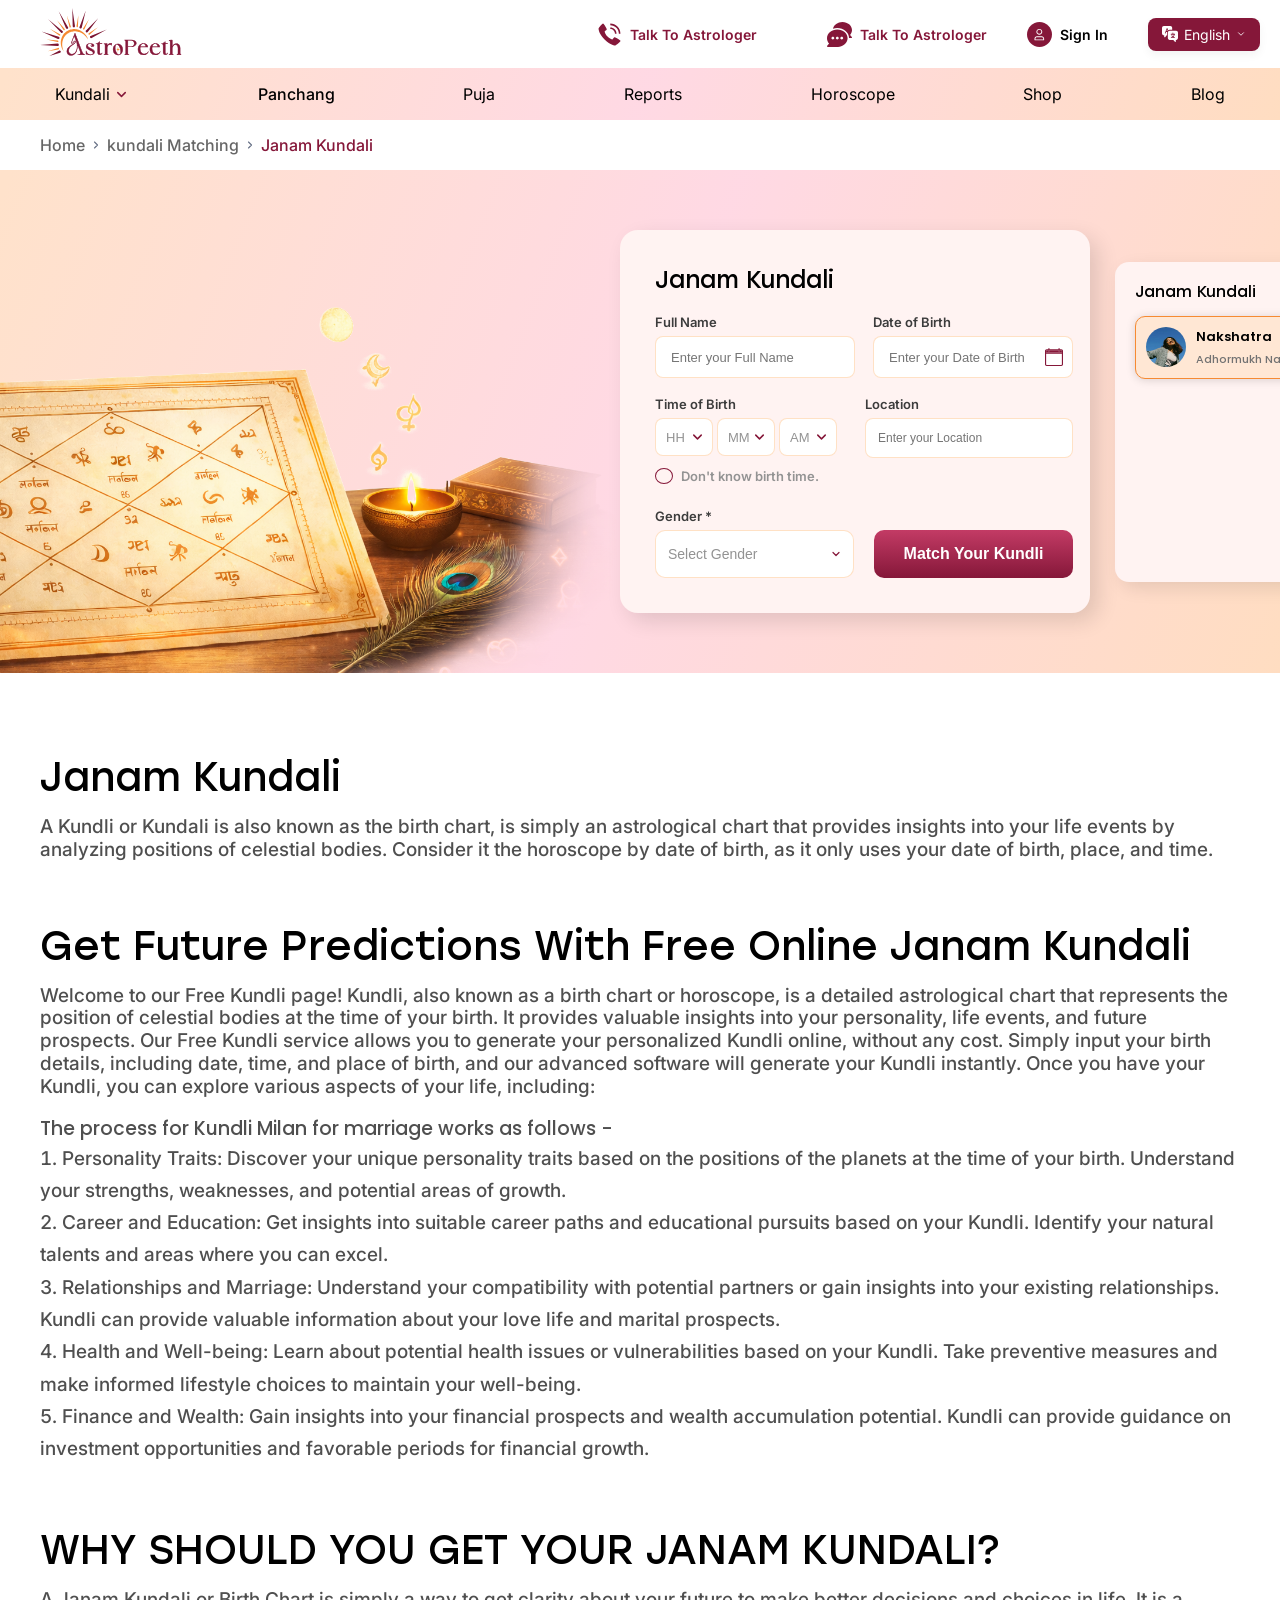
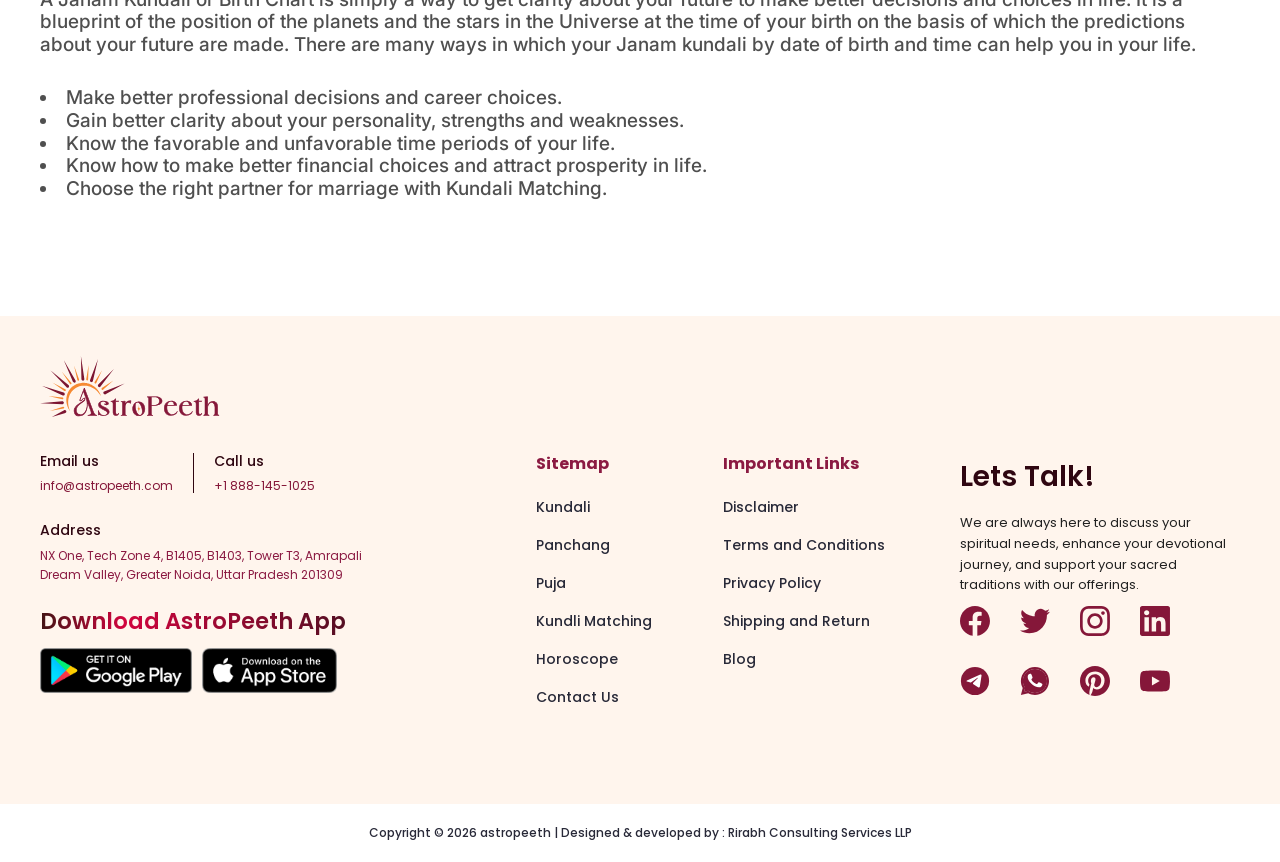
==== janam kundali.html @ 213d7656 "new pages" ====
<!DOCTYPE html>
<html lang="en">

<head>
    <meta charset="UTF-8">
    <meta name="viewport" content="width=device-width, initial-scale=1.0">
    <link
        href="https://fonts.googleapis.com/css2?family=Inter:wght@300;400;500;600&family=Poppins:wght@300;400;500&family=Roboto:wght@300;400;500;700&display=swap"
        rel="stylesheet">
    <link href="https://fonts.googleapis.com/css2?family=Manrope:wght@200;300;400;500;600;700;800&display=swap"
        rel="stylesheet">
    <link href="https://fonts.googleapis.com/css2?family=Figtree:wght@300;400;500;600;700&display=swap"
        rel="stylesheet">
    <link href="https://fonts.googleapis.com/css2?family=Mulish:wght@200;300;400;500;600;700;800&display=swap"
        rel="stylesheet">
    <link rel="stylesheet" href="style.css">
    <link rel="stylesheet" href="css/profile.css">
    <link rel="stylesheet" href="css/janam_kundali.css">
    <link rel="stylesheet" href="css/kundali_matching.css">
    <title>Astropeeth</title>
</head>

<header class="header">
    <div class="container">
        <div class="logo">
            <img src="Images/logo.svg" alt="AstroPeeth Logo">
        </div>

        <div class="header-right">
            <div class="header-item  phone desktop-only">
                <img src="Images/phone.svg" alt="">
                <span>Talk To Astrologer</span>
            </div>

            <div class="header-item talk-to-astro desktop-only">
                <img src="Images/msg.svg" alt="">
                <span>Talk To Astrologer</span>
            </div>

            <div class="header-item sign-in">
                <img src="Images/user.svg" alt="">
                <span>Sign In</span>
            </div>

            <div class="hamburger-menu" id="hamburger">
                <img src="Images/hamburger.svg" alt="Menu">
            </div>

            <div class="language desktop-only">
                <img src="Images/Language.svg" alt="">
                <span>English</span>
                <img src="Images/arrow-down.svg" class="arrow" alt="">
            </div>
        </div>
    </div>
</header>

<body>
    <section class="top-strip">
        <div class="container strip-container">

            <div class="strip-item">

                <span class="with-arrow">
                    Kundali
                    <img src="Images/arrow-down-red.svg" class="arrow" alt="">
                </span>
            </div>


            <div class="strip-item active">

                <span>Panchang</span>
            </div>

            <div class="strip-item">

                <span>Puja</span>
            </div>

            <div class="strip-item">

                <span>Reports</span>
            </div>

            <div class="strip-item">

                <span>Horoscope</span>
            </div>

            <div class="strip-item">

                <span>Shop</span>
            </div>

            <div class="strip-item">

                <span>Blog</span>
            </div>

        </div>
    </section>
    <nav class="breadcrumb-nav">
        <div class="container">
            <ul class="breadcrumbs">
                <li>
                    <a href="index.html">Home</a>
                    <img src="Images/arrow-right.svg" alt="arrow" class="breadcrumb-separator">
                </li>
                <li>
                    <a href="kundali matching.html">kundali Matching</a>
                    <img src="Images/arrow-right.svg" alt="arrow" class="breadcrumb-separator">
                </li>
                <li class="active">Janam Kundali</li>
            </ul>
        </div>
    </nav>

    <section class="kundli-hero janam-kundli-page">
        <div class="container">
            <div class="hero-wrapper">

                <!-- LEFT IMAGE -->
                <div class="hero-image-box">
                    <img src="Images/janam-kundali.png" alt="Janam Kundali Chart" class="janam-bg" aria-hidden="true">
                </div>

                <!-- RIGHT SIDE (2 CARDS WRAPPER) -->
                <div class="hero-card-box janam-cards-wrapper">

                    <!-- MAIN FORM CARD -->
                    <div class="janam-card main-card">
                        <h2 class="card-title">Janam Kundali</h2>

                        <form class="match-form">
                            <div class="input-grid">

                                <!-- NAME -->
                                <div class="form-group">
                                    <label for="full-name">Full Name</label>
                                    <input type="text" id="full-name" name="full-name"
                                        placeholder="Enter your Full Name">
                                </div>

                                <!-- DOB -->
                                <div class="form-group">
                                    <label for="dob">Date of Birth</label>
                                    <div class="date-input-wrapper">
                                        <input type="text" id="dob" name="dob" placeholder="Enter your Date of Birth">
                                        <img src="Images/date.svg" class="icon-date" alt="" aria-hidden="true">
                                    </div>
                                </div>

                                <!-- TIME + LOCATION -->
                                <div class="form-group full-width">
                                    <div class="time-location-row">

                                        <!-- TIME -->
                                        <div class="time-section">
                                            <label id="tob-label">Time of Birth</label>

                                            <div class="time-inputs" role="group" aria-labelledby="tob-label">

                                                <!-- HOUR -->
                                                <div class="select-wrapper">
                                                    <select id="tob-hh" name="birth-hour" aria-label="Birth Hour">
                                                        <option value="" disabled selected>HH</option>
                                                        <option>01</option>
                                                        <option>02</option>
                                                        <option>03</option>
                                                        <option>04</option>
                                                        <option>05</option>
                                                        <option>06</option>
                                                        <option>07</option>
                                                        <option>08</option>
                                                        <option>09</option>
                                                        <option>10</option>
                                                        <option>11</option>
                                                        <option>12</option>
                                                    </select>
                                                    <img src="Images/arrow-down-red.svg" class="arrow-icon" alt=""
                                                        aria-hidden="true">
                                                </div>

                                                <!-- MINUTE -->
                                                <div class="select-wrapper">
                                                    <select id="tob-mm" name="birth-minute" aria-label="Birth Minute">
                                                        <option value="" disabled selected>MM</option>
                                                        <option>00</option>
                                                        <option>05</option>
                                                        <option>10</option>
                                                        <option>15</option>
                                                        <option>20</option>
                                                        <option>25</option>
                                                        <option>30</option>
                                                        <option>35</option>
                                                        <option>40</option>
                                                        <option>45</option>
                                                        <option>50</option>
                                                        <option>55</option>
                                                    </select>
                                                    <img src="Images/arrow-down-red.svg" class="arrow-icon" alt=""
                                                        aria-hidden="true">
                                                </div>

                                                <!-- AM/PM -->
                                                <div class="select-wrapper">
                                                    <select id="tob-ampm" name="birth-period" aria-label="AM or PM">
                                                        <option value="AM">AM</option>
                                                        <option value="PM">PM</option>
                                                    </select>
                                                    <img src="Images/arrow-down-red.svg" class="arrow-icon" alt=""
                                                        aria-hidden="true">
                                                </div>

                                            </div>
                                        </div>

                                        <!-- LOCATION -->
                                        <div class="location-section">
                                            <label for="location">Location</label>
                                            <input type="text" id="location" name="location"
                                                placeholder="Enter your Location">
                                        </div>

                                    </div>

                                    <!-- CHECKBOX -->
                                    <div class="checkbox-group">
                                        <input type="checkbox" id="no-time" name="no-time">
                                        <label for="no-time">Don't know birth time.</label>
                                    </div>
                                </div>

                                <!-- LAST ROW -->
                                <div class="last-row">

                                    <!-- GENDER -->
                                    <div class="form-group">
                                        <label for="gender">Gender *</label>
                                        <div class="select-wrapper type-full">
                                            <select id="gender" name="gender" required>
                                                <option value="">Select Gender</option>
                                                <option value="male">Male</option>
                                                <option value="female">Female</option>
                                                <option value="other">Other</option>
                                            </select>
                                            <img src="Images/arrow-down-red.svg" class="arrow-icon" alt=""
                                                aria-hidden="true">
                                        </div>
                                    </div>

                                    <!-- BUTTON -->
                                    <div class="button-wrapper">
                                        <button type="submit" class="match-btn">Match Your Kundli</button>
                                    </div>

                                </div>

                            </div>
                        </form>
                    </div>

                    <!-- RIGHT SMALL CARD -->
                    <div class="janam-card side-card">
                        <h3 class="side-title">Janam Kundali</h3>

                        <div class="profile-box">
                            <img src="Images/nak.png" alt="User Profile">
                            <div>
                                <p class="name">Nakshatra</p>
                                <span class="sub-text">Adhormukh Nakshatra</span>
                            </div>
                        </div>

                    </div>

                </div>
            </div>
        </div>
    </section>

    <section class="janam-kundali-info">
        <div class="janam-kundali-wrapper">
            <div class="janam-kundali-block">
                <h1 class="janam-kundali-title">Janam Kundali</h1>
                <p class="janam-kundali-text">
                    A Kundli or Kundali is also known as the birth chart, is simply an astrological chart that provides
                    insights into your life events by analyzing positions of celestial bodies. Consider it the horoscope
                    by date of birth, as it only uses your date of birth, place, and time.
                </p>
            </div>

            <div class="janam-kundali-block">
                <h2 class="janam-kundali-subtitle">Get Future Predictions With Free Online Janam Kundali</h2>
                <p class="janam-kundali-text">
                    Welcome to our Free Kundli page! Kundli, also known as a birth chart or horoscope, is a detailed
                    astrological chart that represents the position of celestial bodies at the time of your birth. It
                    provides valuable insights into your personality, life events, and future prospects. Our Free Kundli
                    service allows you to generate your personalized Kundli online, without any cost. Simply input your
                    birth details, including date, time, and place of birth, and our advanced software will generate
                    your Kundli instantly. Once you have your Kundli, you can explore various aspects of your life,
                    including: </p>

                <p class="janam-kundali-process">The process for Kundli Milan for marriage works as follows -</p>

                <ul class="janam-kundali-features">
                    <li>Personality Traits: Discover your unique personality traits based on the positions of the
                        planets at the time of your birth. Understand your strengths, weaknesses, and potential areas of
                        growth.</li>
                    <li>Career and Education: Get insights into suitable career paths and educational pursuits based on
                        your Kundli. Identify your natural talents and areas where you can excel.</li>
                    <li>Relationships and Marriage: Understand your compatibility with potential partners or gain
                        insights into your existing relationships. Kundli can provide valuable information about your
                        love life and marital prospects.</li>
                    <li>Health and Well-being: Learn about potential health issues or vulnerabilities based on your
                        Kundli. Take preventive measures and make informed lifestyle choices to maintain your
                        well-being.</li>
                    <li>Finance and Wealth: Gain insights into your financial prospects and wealth accumulation
                        potential. Kundli can provide guidance on investment opportunities and favorable periods for
                        financial growth.</li>
                </ul>
            </div>

            <div class="janam-kundali-block">
                <h2 class="janam-kundali-subtitle uppercase">WHY SHOULD YOU GET YOUR JANAM KUNDALI?</h2>
                <p class="janam-kundali-text">
                    A Janam Kundali or Birth Chart is simply a way to get clarity about your future to make better
                    decisions and choices in life. It is a blueprint of the position of the planets and the stars in the
                    Universe at the time of your birth on the basis of which the predictions about your future are made.
                    There are many ways in which your Janam kundali by date of birth and time can help you in your life.
                </p>

                <ul class="janam-kundali-benefits">
                    <li>Make better professional decisions and career choices.</li>
                    <li>Gain better clarity about your personality, strengths and weaknesses.</li>
                    <li>Know the favorable and unfavorable time periods of your life.</li>
                    <li>Know how to make better financial choices and attract prosperity in life.</li>
                    <li>Choose the right partner for marriage with Kundali Matching.</li>
                </ul>
            </div>
        </div>
    </section>



  
    <footer class="footer-section">
        <div class="footer-container">
            <div class="footer-content">
                <div class="footer-brand">
                    <img src="Images/logo.svg" alt="AstroPeeth" class="footer-logo">
                    <div class="contact-info">
                        <div class="info-item">
                            <span>Email us</span>
                            <p>info@astropeeth.com</p>
                        </div>
                        <div class="info-divider"></div>
                        <div class="info-item">
                            <span>Call us</span>
                            <p>+1 888-145-1025</p>
                        </div>
                    </div>
                    <div class="address-info">
                        <span>Address</span>
                        <p>NX One, Tech Zone 4, B1405, B1403, Tower T3, Amrapali Dream Valley, Greater Noida, Uttar
                            Pradesh 201309</p>
                    </div>
                    <div class="download-apps">
                        <h3>Download AstroPeeth App</h3>
                        <div class="app-buttons">
                            <img src="Images/google-play.png" alt="Get it on Google Play">
                            <img src="Images/app-store.png" alt="Download on the App Store">
                        </div>
                    </div>
                </div>

                <div class="footer-links">
                    <div class="link-column">
                        <h3>Sitemap</h3>
                        <ul>
                            <li><a href="#">Kundali</a></li>
                            <li><a href="panchang.html">Panchang</a></li>
                            <li><a href="puja.html">Puja</a></li>
                            <li><a href="kundali matching.html">Kundli Matching</a></li>
                            <li><a href="#">Horoscope</a></li>
                            <li><a href="#">Contact Us</a></li>
                        </ul>
                    </div>
                    <div class="link-column">
                        <h3>Important Links</h3>
                        <ul>
                            <li><a href="#">Disclaimer</a></li>
                            <li><a href="#">Terms and Conditions</a></li>
                            <li><a href="#">Privacy Policy</a></li>
                            <li><a href="#">Shipping and Return</a></li>
                            <li><a href="#">Blog</a></li>
                        </ul>
                    </div>
                </div>

                <div class="footer-social">
                    <h2>Lets Talk!</h2>
                    <p>We are always here to discuss your spiritual needs, enhance your devotional journey, and support
                        your sacred traditions with our offerings.</p>
                    <div class="social-icons">
                        <img src="Images/fb.svg" alt="Facebook">
                        <img src="Images/twitter.svg" alt="Twitter">
                        <img src="Images/insta.svg" alt="Instagram">
                        <img src="Images/linkdin.svg" alt="LinkedIn">
                        <img src="Images/telegram.svg" alt="Telegram">
                        <img src="Images/whatsapp.svg" alt="WhatsApp">
                        <img src="Images/pinterest.svg" alt="Pinterest">
                        <img src="Images/youtube.svg" alt="YouTube">
                    </div>
                </div>
            </div>
        </div>
    </footer>
    
    <div class="footer-bottom">
        <p>Copyright © 2026 astropeeth | Designed & developed by : Rirabh Consulting Services LLP</p>
    </div>
    <script>
        const minuteSelect = document.getElementById("tob-mm");

        for (let i = 0; i < 60; i++) {
            let val = i.toString().padStart(2, '0'); // 01, 02, 03...
            let option = document.createElement("option");

            option.value = val;
            option.textContent = val;

            minuteSelect.appendChild(option);
        }
    </script>
    <script src="script.js" defer></script>
</body>

</html>
---- style.css ----
/* ================= GLOBAL RESET ================= */
* {
    margin: 0;
    padding: 0;
    box-sizing: border-box;
}

body {
    font-family: 'Inter', sans-serif;
}

/* ================= FONT VARIABLES (ONLY) ================= */
:root {
    --font-body: 'Inter', sans-serif;
    --font-heading: 'Stolzl', sans-serif;
    --font-para: 'Poppins', sans-serif;
    
    /* Colors */
    --white: rgba(255, 255, 255, 1);
    --light-cream: rgba(255, 245, 237, 1);
    --span-color: linear-gradient(120deg,rgba(37, 37, 37, 1), rgba(209, 4, 62, 1), rgba(44, 44, 44, 1));
}

@font-face {
    font-family: 'Satoshi';
    src: url('Fonts/Satoshi-Regular.woff') format('woff2');
    font-weight: 300;
}

@font-face {
    font-family: 'Stolzl';
    src: url('Fonts/stolzl_light.woff2') format('woff2');
    font-weight: 300;
}

@font-face {
    font-family: 'Stolzl';
    src: url('Fonts/stolzl_book.woff2') format('woff2');
    font-weight: 350;
}

@font-face {
    font-family: 'Stolzl';
    src: url('Fonts/stolzl_regular.woff2') format('woff2');
    font-weight: 400;
}

@font-face {
    font-family: 'Stolzl';
    src: url('Fonts/stolzl_medium.woff2') format('woff2');
    font-weight: 500;
}

@font-face {
    font-family: 'Stolzl';
    src: url('Fonts/stolzl_bold.woff2') format('woff2');
    font-weight: 700;
}

/* ================= GLOBAL ELEMENTS ================= */
a {
    text-decoration: none;
    color: inherit;
}

/* ================= HEADING & PARA ================= */
h1, h2, h3, h4, h5, h6 {
    font-family: var(--font-heading);
}

p {
    font-family: var(--font-para);
}

/* ================= CONTAINER ================= */
.container {
    max-width: 1200px;
    margin: auto;
    display: flex;
    justify-content: space-between;
    align-items: center;
}

/* ================= HEADER ================= */
.header {
    width: 100%;
    background:var(--white);
      padding: 8px 0; 
}
.hamburger-menu {
    display: none;
    cursor: pointer;
}
.hamburger-menu img {
    width: 30px;
    height: 30px;
}
/* ================= LOGO ================= */
.logo img {
    height: 48px;
}

/* ================= RIGHT SECTION ================= */
.header-right {
    display: flex;
    align-items: center;
    gap: 40px;
    transform: translateX(20px);
}

/* ================= HEADER ITEMS ================= */
.header-item {
    display: flex;
    align-items: center;
    gap: 8px;
    cursor: pointer;
    font-size: 14px;
    color: rgba(133, 23, 57, 1);
    font-weight: 600;
    transition: 0.3s;
}
.sign-in span {
    color: #000000;
}

.talk-to-astro{
    margin-left: 30px;
}

.header-item img {
    width: 25px;
    height: 25px;
}

.header-item:hover {
    opacity: 0.8;
}

/* ================= LANGUAGE BUTTON ================= */
.language {
    display: flex;
    align-items: center;
    gap: 6px;
    background: rgba(133, 23, 57, 1);
    color: #fff;
    padding: 8px 14px;
    border-radius: 8px;
    font-size: 14px;
    cursor: pointer;
    transition: 0.3s;
    box-shadow: 0px 4px 10px rgba(10, 13, 18, 0.05);
}

.language img {
    width: 16px;
}

.language .arrow {
    width: 10px;
}

.language:hover {
    background: #a52a4a;
}


/* ================= TOP STRIP ================= */
.top-strip {
    width: 100%;
   background: linear-gradient(111.75deg, #FFE2CB 0.68%, rgba(255, 180, 202, 0.51) 50.32%, #FFDDC1 99.97%);

}
.with-arrow {
    display: flex;
    align-items: center;
    gap: 4px;
}

.with-arrow .arrow {
    width: 15px;
}

/* container same alignment */
.strip-container {
    display: flex;
    align-items: center;
    gap: 40px;
    padding: 15px 15px;
}

/* items */
.strip-item {
    display: inline-flex;
    align-items: center;
    position: relative;
    gap: 6px;
    font-size: 16px;
    color: black;
    cursor: pointer;
}


/* active underline only text */
.strip-item.active span::after {
    content: "";
    position: absolute;
    left:20px;
    bottom: 0;
    width: 100%;
    top: 34px;
    height: 2.5px;
    background: #8b1c3d;
}

.strip-item img {
       width: 22px;
    height: 22px;
    object-fit: contain;
    display: block;          
}

/* hover */
.strip-item:hover {
    color: #8b1c3d;
}

/* active (underline effect) */
.strip-item.active {
    color: black;
    font-weight: 500;
}

/* ================= HERO SECTION ================= */

.hero {
    width: 100%;
    height: 590px; 
    background: linear-gradient(111.75deg, #FFE2CB 0.68%, rgba(255, 180, 202, 0.51) 50.32%, #FFDDC1 99.97%);
    position: relative;
    overflow: hidden;
    display: flex;
    align-items: flex-start;
}

.hero-image {
    position: absolute;
    left: 0;
    bottom: 0;
    height: 110%; 
    z-index: 1;
}

.hero-image img {
    height: 100%;
    width: auto;
    display: block;
} 

.hero-wrapper {
    max-width: 1350px;
    margin: 0 auto;
    width: 100%;
    height: 100%;
    position: relative;
    z-index: 2;
   display: flex;
    justify-content: center;
    align-items: space-between;
    
}

/* ================= LEFT CONTENT POSITIONING ================= */
.hero-content {
    position: absolute;
    left: 0; 
    top: 30px; 
    width: 700px;
    margin-left: -80px;
    display: flex;
    justify-content: center;
    align-items: center;
    flex-direction: column;
}

.hero-heading {
    font-size: 36px;
    font-weight: 500;
    line-height: 1.15;
    color: #252525;
    margin-bottom: 8px;
    text-align: center;
    
}

.hero-heading span {
 display: inline-block;
  background: linear-gradient(120deg,rgba(37, 37, 37, 1), rgba(209, 4, 62, 1), rgba(44, 44, 44, 1));

    -webkit-background-clip: text;
    background-clip: text;
    -webkit-text-fill-color: transparent;
    width: fit-content;
}

.hero-subtext {
    font-size: 16px;
    color: rgba(59, 58, 58, 1);
    line-height: 1.5;
    margin-bottom: 35px;
    max-width: 550px;
    text-align: center;
    font-weight: 500;
}

.hero-row{
   position: relative;
    left: 180px;
    max-width: 280px;
    margin-top: 20px;
}

.hero-points {
    display: flex;
    flex-direction: column;
    gap: 16px;
    
}

.point {
    display: flex;
    align-items: center;
    gap: 12px;
}

.point img {
    width: 28px;
    height: 28px;
    background: #8B1A42;
    border-radius: 50%;
    transform: translateY(-11px);
}

.point p {
    font-size: 16px;
    color: rgba(59, 58, 58, 1);
    font-weight: 500;
}

.hero-btn {
    width: fit-content;
    font-family: var(--font-para);
    padding: 8px 16px;
    margin-left: 35px;
    background: #8B1A42;
    color: #fff;
     border: 2px solid transparent;
    background-image: 
        linear-gradient(#8B1A42, #8B1A42), 
        linear-gradient(161.75deg, rgba(255, 226, 203, 1), rgba(186, 122, 142, 0.51), rgba(255, 221, 193, 1));
    background-origin: border-box;
    background-clip: padding-box, border-box;
    border-radius: 12px;
    font-size: 16px;
    font-weight: 600;
    cursor: pointer;
    box-shadow: 0 4px 15px rgba(139, 26, 66, 0.3);
}

/* ================= RIGHT PANEL (PANCHANG CARD) ================= */
.hero-panel {
    position: absolute;
    right: 0;
    top: 20px;
    width: 720px;
    padding: 30px;
    border-radius: 24px;
    background-color: rgba(255, 243, 242, 1);
  
    box-shadow: 8px 8px 25.2px 0px rgba(9, 9, 9, 0.12);
    border: 4px solid transparent;
    background-image: 
        linear-gradient(rgba(255, 243, 242, 1), rgba(255, 243, 242, 1)), 
        linear-gradient(111.75deg, rgba(255, 226, 203, 0.4) 0.68%, rgba(255, 180, 202, 0.4) 50.32%, rgba(255, 221, 193, 0.4) 99.97%);
    background-origin: border-box;
    background-clip: padding-box, border-box;
}

.panel-header h2 {
    font-size: 32px;
    color: #851739;
    font-weight: 800;
    margin-bottom: 4px;
    font-weight: 500;
}

.panel-header .date {
    font-size: 16px;
    color: rgba(56, 56, 56, 1);
    font-weight: 700;
    margin-bottom: 25px;
    font-family: var(--font-body);
}

.astro-times {
    display: grid;
    grid-template-columns: repeat(4, 1fr);
    gap: 10px;
    margin-bottom: 20px;
}
.time-box {
    display: flex;
    align-items: center;
    gap: 15px;
    background: rgba(255, 236, 220, 1);
    padding: 1px 2px;
    border-radius: 12px;
    
    border: 2px solid transparent;
    background-image: 
        linear-gradient(rgba(255, 236, 220, 1), rgba(255, 236, 220, 1)), 
        linear-gradient(111.75deg, #FFE2CB 0.68%, #FFB4CA 50.32%, #FFDDC1 99.97%);
    background-origin: border-box;
    background-clip: padding-box, border-box;

    min-width: 140px; 
}

.time-box img {
    width: 55px;
    height: auto;
    flex-shrink: 0;
}

.time-text {
    display: flex;
    flex-direction: column;
    justify-content: center;
    text-align: left;
}

.time-text h2 {
    font-size: 14px;
    font-weight: 500;
    color: #000;
    margin: 0;
    line-height: 1.2;
}

.time-text h6{
    font-size: 11px;
    color: #333;
    font-weight: 400;
    margin-top: 2px;
}



.astro-info {
    display: flex;
    flex-direction: column;
    gap: 12px;
    margin-bottom: 30px;
   
}

.astro-info p {
    font-size: 18px;
    color: #333;
    margin: 0;
     font-family: var(--font-body);
     font-weight: 400;
}

.astro-info strong {
    color: #111;
    font-weight: 700;
    display: inline-block;
}

.panchang-btn {
     width: fit-content;
    background: linear-gradient(180deg, #D64572 0%, #851739 100%);
    color: #fff;
    border: none;
    padding: 14px 100px;
    border-radius: 12px;
    font-size: 15px;
    font-weight: 700;
    cursor: pointer;
    text-align: center;   
}



.astrologers-section {
    padding: 80px 0;
    background-color: #ffffff;
    display: flex;
    justify-content: center;
}

.astrologers-container {
    max-width: 1200px;
    width: 100%;
    text-align: center;
}

.astrologers-title {
    font-size: 32px;
    font-weight: 500;
    color: #000;
    margin-bottom: 40px;
}

.astrologers-title span {
   background: linear-gradient(90deg, rgb(88, 39, 39), rgba(209, 4, 62, 1), rgba(44, 44, 44, 1));
    -webkit-background-clip: text;
    background-clip: text;
    -webkit-text-fill-color: transparent;
}

.astrologers-grid {
    display: grid;
    grid-template-columns: repeat(3, 1fr);
    gap: 20px;
    padding: 0 20px;
}

.card-link-wrapper {
    text-decoration: none;
    color: inherit; 
    display: block;
    width: 100%;
}

.astro-card {
    
  border: 4px solid transparent;
    background-image: 
        linear-gradient(rgb(255, 244, 235), rgb(255, 255, 255)), 
        linear-gradient(111.75deg,rgba(255, 226, 203, 0.735),rgba(255, 180, 202, 1),rgba(255, 221, 193, 1));
    background-origin: border-box;
    background-clip: padding-box, border-box;
    border-radius: 20px;
    overflow: hidden;
    display: flex;
    flex-direction: column;
    cursor: pointer;
}

.astro-top {
    padding: 30px;
    display: flex;
    align-items: center; 
    gap: 20px;
    
}


.astro-profile {
    display: flex;
    flex-direction: column;
    align-items: center;
    justify-content: center;
    flex-shrink: 0;
    padding-right: 15px;
    border-right: 1px solid rgba(130, 0, 37, 0.24);
    max-height: 90px;
}

.img-wrapper {
    width: 55px;
    height: 75px;
    border-radius: 50%;
    overflow: hidden;
    display: flex;
    align-items: center;
    justify-content: center;
    box-shadow: 0 4px 10px rgba(0,0,0,0.1);
}

.img-wrapper img {
    width: 100%;
    height: 100%;
    object-fit: cover; 
}

.rating-info {
    width: 100%;
    display: flex;
    flex-direction: column;
    align-items: center;
    margin-top: 6px;
}

.stars {
    color: #FFB800;
    font-size: 10px;
    display: block;
}

.count {
    font-size: 8px;
    color: rgba(51, 51, 51, 0.63);
    font-weight: 400;
    font-family: Roboto, 'sans-serif';
}

.astro-details {
    flex: 1;
    text-align: left;
    display: flex;
    flex-direction: column;
    gap: 4px;
    align-self: flex-start;
   margin-top: 2px;
}

.name-row {
    display: flex;
    align-items: center;
    gap: 10px;
    margin-bottom: 2px;
}

.name-row h3 {
    font-size: 24px;
    font-weight: 600;
    color: rgba(36, 36, 36, 1);
    font-family: var(--font-body);
}

.verify-icon {
    width: 14px;
    height: 14px;
}

.info-row {
    display: flex;
    align-items: center;
    gap: 8px;
    font-size: 18px;
    color: rgba(81, 81, 81, 1);
    font-weight: 500;
  
}

.info-row img {
    width: 18px;
    height: 18px;
}

.astro-bottom {
   background: linear-gradient(111.75deg, #FFE2CB 0.68%, rgba(255, 180, 202, 0.51) 50.32%, #FFDDC1 99.97%);
    padding: 15px 30px;
    display: flex;
    justify-content: space-between;
    align-items: center;
    border-top: 1px solid rgba(255, 255, 255, 0.3);
}

.price-info {
    text-align: left;
}

.exp  {
    font-size: 14px;
    font-weight: 600;
    color: #444;
    display: block;
    font-family: var(--font-body);
}
.year{
    font-weight: 500;
}
.min{
    color: black;
    font-weight: 500;
}
.rate {
    font-size: 25px;
    font-weight: 600;
    color: #8B1A42;
    margin: 0;
    font-family: var(--font-body);
}

.rate span {
    font-size: 13px;
    font-weight: 500;
}

.action-icons {
    display: flex;
    gap: 10px;
}

.icon-btn {
    width: 45px;
    height: 45px;
    background: #8B1A42;
    border: none;
    border-radius: 50%;
    display: flex;
    align-items: center;
    justify-content: center;
    cursor: pointer;
    box-shadow: 0 4px 8px rgba(139, 26, 66, 0.2);
}

.icon-btn img {
    width: 25px;
    height: 25px;
}

.view-all-btn {
    margin-top: 40px;
    background: #8B1A42;
    color: #fff;
    border: 2px solid transparent;
    background-image: 
        linear-gradient(#8B1A42, #8B1A42), 
        linear-gradient(161.75deg, rgba(255, 226, 203, 1), rgba(186, 122, 142, 0.51), rgba(255, 221, 193, 1));
    background-origin: border-box;
    background-clip: padding-box, border-box;
    border-radius: 12px;
    padding: 10px 16px;
    border-radius: 10px;
    font-size: 15px;
    font-weight: 600;
    cursor: pointer;
    transition: 0.3s;
}

.view-all-btn:hover {
    background: #721435;
    transform: translateY(-2px);
}

/* HOROSCOPE SECTION */

.horoscope-section {
    position: relative;
    padding: 80px 10px;
    background-color: rgba(255, 245, 237, 1);
    text-align: center;
    margin-top: 50px;
    overflow: hidden;
}
.horoscope-section::before {
    content: "";
    position: absolute;
    inset: 0;
    background-image: url("Images/horoscope_bg1.svg"), url("Images/horoscope_bg2.svg");
    background-repeat: no-repeat, no-repeat;
    background-position: left center, right center;
    background-size: 290px auto, 290px auto;
    opacity: 0.1;
    z-index: 0;
}

.horoscope-container {
    max-width: 1400px;
    margin: 0 auto;
      position: relative;
    z-index: 1;
}

.horoscope-title {
    font-size: 40px;
    font-weight: 400;
    color: #222;
    margin-bottom: 40px;
}

.horoscope-title span {
    background:linear-gradient(90deg, rgba(128, 35, 35, 1), #D1043E 15%, #252424 100%);
    -webkit-background-clip: text;
    background-clip: text;
    -webkit-text-fill-color: transparent;
    font-weight: 500;
}

.horoscope-grid {
    display: grid;
  grid-template-columns: repeat(6, 180px);
  justify-content: center;
    gap: 30px 20px;
}

.horoscope-card {
    max-width:226px;
    height: 210px;
    border: 4px solid transparent;
    border-radius: 16px;
    background: 
        /* 1️⃣ white overlay */
        linear-gradient(rgba(255, 255, 255, 0.6), rgba(255, 255, 255, 0.6)) padding-box,

        /* 2️⃣ main gradient bg */
        linear-gradient(100deg, 
            rgba(255, 226, 203, 1) 0%, 
            rgba(255, 180, 202, 0.2) 35%, 
            rgba(255, 180, 202, 0.2) 75%, 
            rgba(255, 221, 193, 1) 100%
        ) padding-box,

        /* 3️⃣ border gradient */
        linear-gradient(111.75deg,
            rgba(255, 226, 203, 0.735),
            rgba(255, 180, 202, 1),
            rgba(255, 221, 193, 1)
        ) border-box;
    background-clip: padding-box, padding-box, border-box;
    padding: 5px 10px;
    display: flex;
    flex-direction: column;
    align-items: center;
    transition: all 0.3s ease;
    cursor: pointer;
    flex-shrink: 0;
    overflow: hidden;
   justify-content: center;

}

.horoscope-card:hover {
    transform: translateY(-5px);
    box-shadow: 0 10px 20px rgba(139, 26, 66, 0.05);
}

.horoscope-card img {
    width: 60px;
    height: 60px;
    object-fit: contain;
    margin-bottom: 12px;
    transform: scale(2) translateY(-8px);  
}

.horoscope-card h3 {
    font-size: 18px;
    font-weight: 600;
    color: rgba(36, 36, 36, 1);
    margin: 10px 0 4px 0;
    font-family: var(--font-body);
}

.horoscope-card p {
    font-size: 12px;
    color: rgba(114, 114, 114, 1);
    margin: 0;
    font-weight: 500;
    font-family: var(--font-body);
}


.services-section {
    padding: 60px 20px;
    background-color: #ffffff;
    text-align: center;
    margin-top: 40px;
}

.services-container {
    max-width: 1200px;
    margin: 0 auto;
}

.services-title {
    font-size: 44px;
    font-weight: 400;
    color: #000;
    margin-bottom: 40px;
}

.services-title span {
background:linear-gradient(90deg, rgba(128, 35, 35, 1), #D1043E 15%, #252424 100%);
    -webkit-background-clip: text;
    background-clip: text;
    -webkit-text-fill-color: transparent;
    font-weight: 500;
}

.services-grid {
    display: grid;
    grid-template-columns: repeat(5, 1fr);
    gap: 20px;
}

.service-card {
   background: linear-gradient(111.75deg, #FFE2CB 0.68%, rgba(255, 180, 202, 0.51) 50.32%, #FFDDC1 99.97%);
    border: 1px solid #FFDDC1;
    border-radius: 12px;
    padding: 10px;
    display: flex;
    flex-direction: column;
    align-items: center;
    box-shadow: 0px 4px 8.1px 0px rgba(0, 0, 0, 0.19);
}

.service-img {
    width: 100%;
    aspect-ratio: 1/1;
    border-radius: 10px;
    overflow: hidden;
    margin-bottom: 10px;
}

.service-img img {
    width: 100%;
    height: 100%;
    object-fit: cover;
}

.service-card h3 {
   width: 100%;
    background: rgba(246, 246, 246, 0.56);
    border-radius: 8px;
    padding: 10px 0;
    margin: 5px 0 0 0;
    
    font-size: 16px;
    font-weight: 500;
    color: rgba(40, 40, 40, 1);
    font-family: var(--font-body);
    
    display: flex;
    align-items: center;
    justify-content: center;
   box-shadow: 0px 4px 8px 0px rgba(0, 0, 0, 0.14);
    font-family: var(--font-body);
}

/* GEMSTONES COLLECTION SECTION */
.gemstones-section {
    position: relative;
    padding: 80px 10px;
    background-color: rgba(255, 245, 237, 1);
    text-align: center;
    margin-top: 50px;
    overflow: hidden;
}

.gemstones-section::before {
    content: "";
    position: absolute;
    inset: 0;
    background-image: url("Images/horoscope_bg1.svg"), url("Images/horoscope_bg2.svg");
    background-repeat: no-repeat, no-repeat;
    background-position: left center, right center;
    background-size: 270px auto, 270px auto;
    opacity: 0.1;
    z-index: 0;
}

.gemstones-container {
    max-width: 1200px;
    margin: 0 auto;
    position: relative;
}

.gemstones-title {
    font-size: 44px;
    font-weight: 400;
    color: #252525;
    margin-bottom: 50px;
}

.gemstones-title span {
    background:linear-gradient(90deg, rgba(128, 35, 35, 1), #D1043E 15%, #252424 100%);
    -webkit-background-clip: text;
    background-clip: text;
    -webkit-text-fill-color: transparent;
    font-weight: 500;
}

.gemstones-grid {
    display: grid;
    grid-template-columns: repeat(4, 1fr);
    gap: 20px;
}

.gemstone-card {
    background: linear-gradient(111.75deg, #FFE2CB 0.68%, #FFDAE5 50.32%, #FFDDC1 99.97%);;
    border: 1px solid #FFDDC1;
    border-radius: 15px;
    padding: 12px;
    text-align: left;
   box-shadow: 0px 4px 8.1px 0px rgba(0, 0, 0, 0.19);
}

.gemstone-img {
    width: 100%;
    aspect-ratio: 1/1;
    border-radius: 10px;
    overflow: hidden;
    margin-bottom: 15px;
}

.gemstone-img img {
    width: 100%;
    height: 100%;
    object-fit: cover;
}

.gemstone-info h3 {
    font-size: 14px;
    font-weight: 600;
    color: black;
    margin-bottom: 4px;
    white-space: nowrap;
    overflow: hidden;
    font-family: var(--font-body);
}

.rating-row {
    display: flex;
    align-items: center;
    gap: 8px;
    margin-bottom: 8px;
    line-height: 1;
}

.stars {
    color: #FFB800;
    font-size: 14px;
}

.score {
    font-size: 12px;
    color:rgba(0, 0, 0, 1);
    font-weight: 400;
   font-family: satoshi, 'sans-serif';
}
.score-max{
    color: rgba(0, 0, 0, 0.6);
}
.price-row {
    display: flex;
    justify-content: space-between;
    align-items: center;
}

.price {
    font-size: 18px;
    font-weight: 600;
    color: #252525;
}

.buy-btn {
    background: transparent;
    border: 2px solid rgba(133, 23, 57, 1);
    color: #8B1A42;
    padding: 6px 15px;
    border-radius: 12px;
    font-size: 11px;
    font-weight: 500;
    cursor: pointer;
    transition: 0.3s;
    font-family: var(--font-para);
}

.buy-btn:hover {
    background: #8B1A42;
    color: #ffffff;
}

/* ASTROLOGY VIDEOS SECTION */
.videos-section {
    padding: 60px 0;
    background-color: #ffffff;
    text-align: center;
    
}

.videos-container {
    width: 100%;
    margin: 0 auto;
    
}

.videos-title {
    font-size: 46px;
    font-weight: 400;
    color: #252525;
    margin-bottom: 40px;
}

.videos-title span {
      background:linear-gradient(90deg, rgba(128, 35, 35, 1), #D1043E 15%, #252424 100%);
    -webkit-background-clip: text;
    background-clip: text;
    -webkit-text-fill-color: transparent;
    font-weight: 500;
}

.videos-scroll {
    display: flex;
    gap: 20px;
    overflow-x: auto;
    padding-bottom: 20px;
  
}

.videos-scroll::-webkit-scrollbar {
    display: none;
}

.video-card {
    min-width: 280px;
  background: linear-gradient(111.75deg, #FFE2CB 0.68%, #FFDAE5 50.32%, #FFDDC1 99.97%);
    border: 1px solid #FFDDC1;
    border-radius: 20px;
    overflow: hidden;
    cursor: pointer;
    transition: transform 0.3s ease;
    display: flex;
    flex-direction: column;
    justify-content: space-between;
}

.video-card:hover {
    transform: translateY(-5px);
}

.video-thumb {
    width: 100%;
    height: 300px;
    position: relative;
    border-radius: 12px;
}


.video-thumb img {
    width: 100%;
    height: 100%;
    object-fit: cover;
    overflow: hidden;
    
}

.play-overlay {
    position: absolute;
    top: 50%;
    left: 50%;
    transform: translate(-50%, -50%);
    width: 66px;
    height: 66px;
    z-index: 5;
}

.play-shape {
    position: absolute;
    top: 0;
    left: 0;
    width: 90%;
    height: 90%;
    object-fit: contain;
}

.play-overlay img.play-icon {
    position: absolute;
    top: 50%;
    left: 55%;

    transform: translate(-50%, -50%);
    width: 24px;
    height: 24px;
    object-fit: contain;
    z-index: 6;
}

.video-info {
    padding: 10px 15px 15px;
}

.video-info p {
    font-size: 15px;
    font-weight: 600;
    color: rgba(10, 10, 10, 1);
     font-family: var(--font-body);
    line-height: 1;
    text-align: center;
    margin: 0;
}

/* CLIENT TESTIMONIALS SECTION */

.testimonials-section {
    position: relative;
    padding: 80px 10px;
    background-color: rgba(255, 245, 237, 1);
    text-align: center;
    margin-top: 20px;
    overflow: hidden;
}

.testimonials-section::before {
    content: "";
    position: absolute;
    inset: 0;
    background-image: url("Images/horoscope_bg1.svg"), url("Images/horoscope_bg2.svg");
    background-repeat: no-repeat, no-repeat;
    background-position: left center, right center;
    background-size: 220px auto, 220px auto;
    opacity: 0.1;
    z-index: 0;
}

.testimonials-container {
    max-width: 1200px;
    margin: 0 auto;
    position: relative;
}

.testimonials-title {
    font-size: 46px;
    font-weight: 400;
    color: #222;
    margin-bottom: 50px;
}

.testimonials-title span {
       background:linear-gradient(90deg, rgb(57, 25, 25), #D1043E 55%, #252424 100%);
    -webkit-background-clip: text;
    background-clip: text;
    -webkit-text-fill-color: transparent;
    font-weight: 500;
}

.testimonials-grid {
    display: grid;
    grid-template-columns: repeat(3, 1fr);
    gap: 25px;
    margin-bottom: 40px;
}

.testimonial-card {
    background: linear-gradient(111.75deg, #FFE2CB 0.68%, rgba(255, 180, 202, 0.51) 50.32%, #FFDDC1 99.97%);
    border-radius: 24px;
    padding: 12px;
    text-align: left;

}
.testimonial-content {
    background-color:rgba(255, 255, 255, 0.52);
        border: 2px solid white;
    border-radius: 24px;
    padding: 20px;
    height: 100%;
    box-shadow: 0px 4px 13.9px 0px rgba(0, 0, 0, 0.25);

}
.testimonial-header {
    display: flex;
    align-items: center;
    gap: 15px;
    margin-bottom: 20px;
}

.client-img {
    width: 60px;
    height: 60px;
    border-radius: 50%;
    object-fit: cover;
}

.client-meta h3 {
    font-size: 18px;
    font-weight: 700;
    color: rgba(36, 36, 36, 1);
    margin: 0 0 5px 0;
    font-family: manrope, 'poppins', 'sans-serif';
}

.client-rating {
    display: flex;
    align-items: center;
    gap: 5px;
}

.star-icon {
    color: #8B1A42;
    font-size: 18px;
}

.rating-value {
    font-size: 14px;
    font-weight: 800;
    color: #444;
    font-family: manrope, 'poppins', 'sans-serif';
}

.testimonial-text {
    font-size: 13px;
    line-height: 1.6;
    color: rgba(99, 99, 99, 1);
    margin: 0;
    font-weight: 400;
    font-family: var(--font-body);
}

.testimonial-pagination {
    display: flex;
    justify-content: center;
    align-items: center;
    gap: 10px;
}

.dot {
    width: 8px;
    height: 8px;
    background-color: #E0E0E0;
    border-radius: 50%;
    cursor: pointer;
}

.dot.active {
    width: 30px;
    height: 8px;
    background-color: #8B1A42;
    border-radius: 10px;
}

/* AS SEEN ON SECTION */
.seen-section {
    padding: 80px 20px 30px  ;
    background-color: #ffffff;
    text-align: center;
}

.seen-container {
    max-width: 1200px;
    margin: 0 auto;
}

.seen-title {
    font-size: 58px;
    font-weight: 400;
    color: #252525;
    margin-bottom: 50px;
}

.seen-title span {
         background:linear-gradient(70deg, rgb(25, 5, 5), #D1043E 75%);
    -webkit-background-clip: text;
    background-clip: text;
    -webkit-text-fill-color: transparent;
    font-weight: 500;
}

.seen-grid {
    display: grid;
    grid-template-columns: repeat(4, 1fr);
    gap: 30px;
}

.seen-card {
   background: linear-gradient(111.75deg, #FFE2CB 0.68%, rgba(255, 180, 202, 0.51) 50.32%, #FFDDC1 99.97%);
    border: 1px solid #FFDDC1;
    border-radius: 15px;
    padding: 12px;
    transition: transform 0.3s ease;
   box-shadow: 0px 4px 8.1px 0px rgba(0, 0, 0, 0.19);

}

.seen-card:hover {
    transform: translateY(-5px);
}

.seen-img {
    width: 100%;
    aspect-ratio: 1/1;
    border-radius: 10px;
    overflow: hidden;
    margin-bottom: 15px;
}

.seen-img img {
    width: 100%;
    height: 100%;
    object-fit: cover;
}

.seen-info h3 {
    font-size: 22px;
    font-weight: 600;
    color: #333;
    margin-bottom: 15px;
    font-family: var(--font-body);
}

.explore-btn {
    background: transparent;
    border: 2px solid rgba(133, 23, 57, 1);
    color: #8B1A42;
    padding: 6px 20px;
    border-radius: 8px;
    font-size: 13px;
    font-weight: 500;
    cursor: pointer;
    transition: 0.3s;
    display: inline-flex;
    align-items: center;
    gap: 5px;
    font-family: var(--font-para);
}

.explore-btn:hover {
    background: #8B1A42;
    color: #ffffff;
}


.blogs-section {
    position: relative;
    padding: 80px 10px;
    background-color: rgba(255, 245, 237, 1);
    text-align: center;
    margin-top: 50px;
    overflow: hidden;
}

.blogs-section::before {
    content: "";
    position: absolute;
    inset: 0;
    background-image: url("Images/horoscope_bg1.svg"), url("Images/horoscope_bg2.svg");
    background-repeat: no-repeat, no-repeat;
    background-position: left center, right center;
    background-size: 300px auto, 300px auto;
    opacity: 0.1;
    z-index: 0;
}

.blogs-container {
    max-width: 1200px;
    margin: 0 auto;
    position: relative;
}


.blogs-title {
    font-size: 36px;
    font-weight: 400;
    color: #222;
    margin-bottom: 50px;
}

.blogs-title span {
     background:linear-gradient(90deg, rgb(138, 66, 66), #D1043E 15%, #252424 100%);
    -webkit-background-clip: text;
    background-clip: text;
    -webkit-text-fill-color: transparent;
    font-weight: 500;
}

.blogs-grid {
    display: grid;
    grid-template-columns: repeat(3, 1fr);
    gap: 35px;
    margin-bottom: 40px;
    align-items: stretch;
}

.blog-card {
    
    background: linear-gradient(111.75deg, #FFE2CB 0.68%, rgba(255, 180, 202, 0.51) 50.32%, #FFDDC1 99.97%);
    border: 1px solid #FFDDC1;
    border-radius: 16px;
    padding: 8px;
    overflow: hidden;
    text-align: left;
    transition: transform 0.3s ease;
    box-shadow: 0 5px 15px rgba(0,0,0,0.02);
}

.blog-main-wrapper {
   background-color:rgba(255, 255, 255, 0.52);
        border: 1px solid white;
     border-radius: 14px;
    height: 100%;
    box-shadow: 0px 4px 13.9px 0px rgba(0, 0, 0, 0.3);
}
.blog-card:hover {
    transform: translateY(-5px);
}

.blog-thumb {
    width: 100%;
    aspect-ratio: 16/10;
    overflow: hidden;
}

.blog-thumb img {
    width: 100%;
    height: 100%;
    object-fit: cover;
     border-radius: 14px 14px 0 0;
}

.blog-header {
    display: flex;
    justify-content: space-between;
    align-items: flex-start;
    gap: 10px;
    margin: 20px 35px 5px 20px;
}

.blog-header h3 {
    font-size: 20px;
    font-weight: 500;
    color: rgba(16, 24, 40, 1);
    line-height: 1.2;
}

.blog-arrow-svg {
    width: 20px;
    height: 20px;
    object-fit: contain;
    flex-shrink: 0;
   transform: translateX(20px);
   
}

.blog-content-area p {
    font-size: 13px;
    color: rgba(93, 93, 93, 1);
    font-family: var(--font-body);
    line-height: 1.2;
    margin-bottom: 20px;
    font-weight:400 ;
       margin: 0 35px 0 20px;
}

.blog-footer {
    display: flex;
    justify-content: space-between;
    align-items: center;
    padding: 20px;
}

.author-info {
    display: flex;
    align-items: center;
    gap: 8px;
}

.author-info img {
    width: 32px;
    height: 32px;
    border-radius: 50%;
    object-fit: cover;
}

.author-info span {
    font-size: 12px;
    font-weight: 500;
    color: rgba(29, 31, 30, 1);
    font-weight: 500;
    font-family: 'figtree', sans-serif;
}

.blog-date {
    font-size: 12px;
    font-weight: 500;
    color: rgba(29, 31, 30, 1);
     font-family: 'figtree', sans-serif;

}

.blog-pagination {
    display: flex;
    justify-content: center;
    align-items: center;
    gap: 10px;
}

.dot {
    width: 8px;
    height: 8px;
    background-color: rgba(202, 100, 129, 0.68);
    border-radius: 50%;
}

.dot.active {
    width: 30px;
    height: 8px;
    background-color: #8B1A42;
    border-radius: 10px;
}

/* FREQUENTLY ASK QUESTIONS SECTION */
.faq-section {
    padding: 70px 20px;
    background-color: #ffffff;
    text-align: center;
}

.faq-container {
    max-width: 1200px;
    margin: 0 auto;
}

.faq-title {
    font-size: 36px;
    font-weight: 400;
    color: #252525;
    margin-bottom: 40px;
}

.faq-title span {
    background:linear-gradient(90deg, rgb(138, 66, 66), #D1043E 15%, #252424 100%);
    -webkit-background-clip: text;
    background-clip: text;
    -webkit-text-fill-color: transparent;
    font-weight: 500;

}

.faq-wrapper {
   background: linear-gradient(111.75deg, #FFE2CB 0.68%, rgba(255, 180, 202, 0.51) 50.32%, #FFDDC1 99.97%);
    border-radius: 20px;
    padding: 30px 20px;
    display: flex;
    gap: 30px;
}

.faq-column {
    flex: 1;
    display: flex;
    flex-direction: column;
    gap: 15px;
}

.faq-item {
    background: rgba(255, 255, 255, 0.52);
    border-radius: 12px;
    padding: 15px 25px;
    box-shadow: 0px 4px 13.9px 0px rgba(0, 0, 0, 0.14);
    text-align: left;
    transition: 0.3s ease;
}

.faq-question {
    display: flex;
    justify-content: space-between;
    align-items: center;
    cursor: pointer;
}

.faq-question h3 {
    font-size: 15px;
    font-weight: 600;
    font-family: var(--font-body);
    color: #252525;
    margin: 0;
}

.faq-icon {
    width: 32px;
    height: 32px;
    object-fit: contain;
   transform: translateX(15px);
}

.faq-icon-up {
    width: 38px;
    height: 38px;
    object-fit: contain;
    flex-shrink: 0;
    transform: translateX(15px);
}

.faq-answer {
    margin-top: 2px;
}

.faq-answer p {
    font-size: 12.5px;
    color: rgba(111, 108, 143, 1);
    line-height: 1.6;
    margin: 0;
    font-weight: 400;
    font-family: var(--font-body);
}

/* FOOTER SECTION */
.footer-section {
    position: relative;
    padding: 40px 20px;
    background-color: rgba(255, 245, 237, 1);
    overflow: hidden;
}


.footer-section::before {
    content: "";
    position: absolute;
    top: 0;
    left: 0;
    width: 550px;
    height: 550px;
    background-image: url("Images/horoscope_bg1.svg");
    background-repeat: no-repeat;
    background-size: contain;
    opacity: 0.09;
    z-index: 0;
    
    transform: rotate(90deg);
}  
.footer-section::after {
    content: "";
    position: absolute;
    bottom: 0;
    right: 0;
    top: 315px;
     width: 680px;
    height: 550px;
    left: 900px;
    background-image: url("Images/horoscope_bg2.svg");
    background-repeat: no-repeat;
    background-size: contain;
    opacity: 0.09;
    z-index: 0;
   
    transform: rotate(90deg);
}

.footer-container {
    max-width: 1300px;
    margin: 0 auto;
    padding: 0 20px;
}

.footer-content {
    display: grid;
    grid-template-columns: 1.5fr 1.5fr 1fr;
    gap: 40px;
    padding-bottom: 40px;
    
}

.footer-logo {
    width: 180px;
    margin-bottom: 30px;
}

.contact-info {
    display: flex;
    align-items: center;
    gap: 20px;
    margin-bottom: 25px;
}

.info-item span, .address-info span {
    display: block;
    font-size: 14px;
    font-weight: 500;
    color: rgba(47, 6, 17, 1);
    margin-bottom: 5px;
    font-family: var(--font-para);
}

.info-item p, .address-info p {
    font-size: 12px;
    color: rgba(133, 23, 57, 1);
    margin: 0;
    max-width: 350px;
}

.info-divider {
    width: 1px;
    height: 40px;
    background-color: rgba(47, 6, 17, 1);
}

.address-info {
    margin-bottom: 20px;
}

.address-info p {
    color: #8B1A42;
    line-height: 1.6;
}

.download-apps h3 {
    font-size: 22.5px;
      background:linear-gradient(90deg, rgb(66, 20, 20), #D1043E 20%, #141414 100%);
    -webkit-background-clip: text;
    background-clip: text;
    -webkit-text-fill-color: transparent;
    font-weight: 600;
    margin-bottom: 10px;
    font-family: var(--font-para);
}

.app-buttons {
    display: flex;
    gap: 10px;
}

.app-buttons img {
    height: 45px;
    cursor: pointer;
}

.footer-links {
    display: flex;
    justify-content: space-around;
    margin-top: 95px;
}

.link-column h3 {
    font-size: 16px;
    font-weight: 700;
    color: #8B1A42;
    margin-bottom: 20px;
    font-family: var(--font-para);
}

.link-column ul {
    list-style: none;
    padding: 0; 
   
}

.link-column ul li {
    margin-bottom: 16px;
   
}

.link-column ul li a {
    text-decoration: none;
    color: rgba(40, 41, 56, 1);
    font-size: 14px;
    transition: 0.3s;
    font-family: var(--font-para);
    font-weight: 500;
}

.link-column ul li a:hover {
    color: #8B1A42;
}
.footer-social{
margin-top: 100px;
}

.footer-social h2 {
    font-size: 28px;
    font-weight: 600;
    color: rgba(47, 6, 17, 1);
    margin-bottom: 15px;
    font-family: var(--font-para);
}

.footer-social p {
    font-size: 13px;
    color: rgba(33, 33, 33, 1);
    line-height: 1.6;
    margin-bottom: 10px;
    font-weight: 400;
}

.social-icons {
    display: grid;
    grid-template-columns: repeat(4, 1fr);
    gap: 30px;
    width: fit-content;
}

.social-icons img {
    width: 30px;
    height: 30px;
    cursor: pointer;
    transition: 0.3s;
}

.social-icons img:hover {
    transform: scale(1.1);
}

.footer-bottom {
    padding: 20px;
    text-align: center;
    background-color: rgba(255, 255, 255, 1);
}

.footer-bottom p {
    font-size: 12px;
    color: rgba(40, 41, 56, 1);
    margin: 0;
    font-weight: 500;
}


@media (min-width: 1870px) and (max-width: 2200px) {
    
/* ================= HERO SECTION ================= */

.hero {
    width: 100%;
    height: 700px; 
    background: linear-gradient(111.75deg, #FFE2CB 0.68%, rgba(255, 180, 202, 0.51) 50.32%, #FFDDC1 99.97%);
    position: relative;
    overflow: hidden;
    display: flex;
    align-items: flex-start;
}

.hero-image {
    position: absolute;
    left: 0;
    bottom: 0;
    height: 128%; 
    z-index: 1;
}

.hero-image img {
    height: 100%;
    width: auto;
    display: block;
} 

.hero-wrapper {
    max-width: 1350px;
    margin: 0 auto;
    width: 100%;
    height: 100%;
    position: relative;
    z-index: 2;
   display: flex;
    justify-content: center;
    align-items: space-between;
    
}

/* ================= LEFT CONTENT POSITIONING ================= */
.hero-content {
    position: absolute;
    left: 0; 
    top: 30px; 
    width: 600px;
    margin-left: -30px;
    
}

.hero-heading {
    font-size: 34px;
    
}

.hero-subtext {
    font-size: 14px;
    margin-bottom: 20px;
}

.hero-row{
   position: relative;
    left: 80px;
    max-width: 280px;
    margin-top: 20px;
}

/* ================= RIGHT PANEL (PANCHANG CARD) ================= */
.hero-panel {
    position: absolute;
    right: 0;
    left: 650px;
    top: 20px;
    width: 800px;
    padding: 30px;
}



.astro-info p {
    font-size: 24px;
    
}
.gemstones-grid {
    display: grid;
    grid-template-columns: repeat(4, 1fr);
    gap: 30px;
}
.gemstones-grid {
    display: grid;
    grid-template-columns: repeat(4, 1fr);
    gap: 40px;
}




}

@media (min-width: 1700px) and (max-width: 1870px) {
    
/* ================= HERO SECTION ================= */

.hero {
    width: 100%;
    height: 700px; 
    background: linear-gradient(111.75deg, #FFE2CB 0.68%, rgba(255, 180, 202, 0.51) 50.32%, #FFDDC1 99.97%);
    position: relative;
    overflow: hidden;
    display: flex;
    align-items: flex-start;
}

.hero-image {
    position: absolute;
    left: 0;
    bottom: 0;
    height: 130%; 
    z-index: 1;
}

.hero-image img {
    height: 100%;
    width: auto;
    display: block;
} 

.hero-wrapper {
    max-width: 1350px;
    margin: 0 auto;
    width: 100%;
    height: 100%;
    position: relative;
    z-index: 2;
   display: flex;
    justify-content: center;
    align-items: space-between;
    
}

/* ================= LEFT CONTENT POSITIONING ================= */
.hero-content {
    position: absolute;
    left: 0; 
    top: 30px; 
    width: 700px;
    margin-left: -30px;
    
}

.hero-heading {
    font-size: 30px;
    
}

.hero-subtext {
    font-size: 12px;
}

.hero-row{
   position: relative;
    left: 100px;
    max-width: 280px;
    margin-top: 20px;
}



.point img {
    width: 28px;
    height: 28px;
    background: #8B1A42;
    border-radius: 50%;
    transform: translateY(-11px);
}

.point p {
    font-size: 16px;
    color: rgba(59, 58, 58, 1);
    font-weight: 500;
}

/* ================= RIGHT PANEL (PANCHANG CARD) ================= */
.hero-panel {
    position: absolute;
    right: 0;
    left: 600px;
    top: 20px;
    width: 800px;
    padding: 30px;
}



.astro-info p {
    font-size: 24px;
    
}
.gemstones-grid {
    display: grid;
    grid-template-columns: repeat(4, 1fr);
    gap: 40px;
}





}
@media (min-width: 1000px) and (max-width: 1345px) {
   .header{
            padding: 20px ;
}
.horoscope-grid {
        grid-template-columns: repeat(6, 1fr); 
        gap: 30px 20px;
        max-width: 1200px;
      
    }

    .horoscope-card {
        width: 100%; 
        max-width: 180px; 
        height: 210px;
    }
    
.hero-panel {
    max-width: 800px; 
}


.astro-times {
    display: flex;
   
    gap: 20px;
    width: auto;
}

.time-box {
    display: inline-flex;
    width: fit-content;
    min-width: 0;
    padding: 4px 10px;
    align-items: center;
    gap: 15px;
    flex-shrink: 0;
}

.time-text {
    width: auto;
    flex-shrink: 0;
}
.time-box img {
    width: 20px;
    height: 20px;
}
.time-text h2 {
    font-size: 11px;
}
.hero-heading {
    font-size: 28px;
}
.hero-subtext {
    font-size: 14px;
}
.point p {
    font-size: 14px;
    max-width: 150px;
}
.point img {
    width: 20px;
    height: 20px;
   
}
}

@media (min-width: 650px) and (max-width: 1000px) {
    
.hamburger-menu img {
        transform: translateY(10px);
    }

.desktop-only  {
        display: none;
    }

    .header-right {
        gap: 15px;
        transform: translateX(0);
    }

    .hamburger-menu {
        display: block;
    }

    .sign-in span {
        display: none; 
    }
    .sign-in{
        transform: translateY(10px);
    }
    .phone{
    display: block;
    transform: translateY(10px)
}
.phone span{
    display: none;
}
    .top-strip {
        display: none;
        position: absolute;
        top: 60px;
        left: 0;
        width: 100%;
        height: 100%;
        background: #fff;
        z-index: 1000;
        box-shadow: 0 5px 15px rgba(0,0,0,0.1);
    }

        .header{
            padding: 5px ;
}
    .top-strip.active {
        display: block;
    }

    .strip-container {
        flex-direction: column;
        align-items: flex-start;
        padding: 10px 0;
        gap: 0;
    }

    .strip-item {
        width: 100%;
        padding: 15px 20px;
        border-bottom: 1px solid #f0f0f0;
        justify-content: flex-start;
    }

    .strip-item.active span::after {
        display: none;
    }

    .strip-item.active {
        background: #fff5ed;
        border-left: 4px solid #8b1c3d;
    }

    .hero {
        height: auto;
        padding: 20px 0;
        display: block;
    }

    .hero-image {
        display: none;
    }

    .hero-wrapper {
        flex-direction: column;
        align-items: center;
        position: static;
        width: 100%;
        padding: 0 15px;
    }

    .hero-content {
        position: static;
        width: 100%;
        margin-left: 0;
        text-align: center;
        display: flex;
        flex-direction: column;
        align-items: center;
    }

    .hero-heading {
        font-size: 40px;
        line-height: 1.3;
    }

    .hero-subtext {
        font-size:16px;
        max-width: 100%;
        padding: 0 10px;
        margin-bottom: 5px;
        max-width: 500px;
    }
    .hero-subtext br{
        display: none;
    }

    .hero-row {
        position: static;
        max-width: 100%;
        margin: 0;
        left: 0;
    }

    .hero-points {
        gap: 2px;
    }

    .point img {
        width: 20px;
        height: 20px;
        transform: translateY(0);
    }

    .point p {
        font-size: 12px;
        line-height: 1.2;
    }

    .hero-btn {
        padding: 6px 12px;
        font-size: 14px;
        display: block;
        margin: 8px auto 0 auto;
        float: none;
        border-radius: 8px;
    }
    
.panel-header h2 {
    font-size: 28px;
    color: #851739;
    font-weight: 800;
    margin-bottom: 4px;
    font-weight: 500;
    text-align: center;
}

.panel-header .date {
    font-size: 18px;
    color: rgba(56, 56, 56, 1);
    font-weight: 700;
    margin-bottom: 20px;
    font-family: var(--font-body);
    text-align: center;
}
    
    .hero-panel {
        position: static;
        width: 100%;
        margin-top: 30px;
        padding: 20px 15px;
        box-sizing: border-box;
    }

    .astro-times {
        grid-template-columns: repeat(4, 1fr);
        gap: 10px;
        width: 100%;
    }

    .time-box {
        min-width: 0;
        width: 100%;
        gap: 8px;
        padding: 5px;
    }

    .time-box img {
        width: 40px;
    }

    .time-text h2 {
        font-size: 15px;
        font-weight:400 ;
    }

    .time-text h6 {
        font-size: 2x;
    }

    .astro-info p {
        font-size: 20px;
        line-height: 1;
       
    }

    .panchang-btn {
        width: 100%;
        padding: 12px 0;
    }
    .astrologers-section
    {    padding: 40px 10px;}

    .astrologers-grid {
        grid-template-columns: repeat(2, 1fr);
        gap: 15px;
        padding: 0 10px;
    }

    .astrologers-title {
        font-size: 24px;
        margin-bottom: 25px;
    }

    .astro-card {
        border-width: 2px;
    }

    .astro-top {
        padding: 10px;
        flex-direction: column;
        align-items: center;
        text-align: center;
        gap: 10px;
    }
    .img-wrapper {
        width: 46px;        
    }
    .astro-profile {
        padding-right: 0;
        border-right: none;
        border-bottom: 1px solid rgba(130, 0, 37, 0.1);
        padding-bottom: 10px;
        width: 100%;
    }
    .astro-details {
        align-items: center;
        width: 100%;
    }

    .name-row {
        display: flex;
        justify-content: center;
        align-items: center;
        width: 100%;
        text-align: center;
        gap: 5px;
    }
    
    .name-row h3 {
        font-size: 16px;
        margin: 0;
    }

    .info-row {
        font-size: 12px;
        justify-content: center;
    }

    .astro-bottom {
        padding: 10px;
        flex-direction: column;
        gap: 10px;
    }

    .price-info {
        text-align: center;
    }

    .rate {
        font-size: 18px;
    }

    .action-icons {
        justify-content: center;
        width: 100%;
    }

    .icon-btn {
        width: 35px;
        height: 35px;
    }

    .icon-btn img {
        width: 22px;
        height: 22px;
    }
    
    .horoscope-grid {
        display: grid;
        grid-template-columns: repeat(3, 1fr);
        gap: 20px;
        padding: 50px;
        overflow-x: hidden;
        justify-content: center;
        align-items: center;
        margin: 0 auto;
    }
    .horoscope-card {
        padding: 10px 5px;
        height: auto;
        min-height: 140px;
        max-width: 280px;
    }

    .horoscope-card img {
        width: 35px;
        height: 35px;
        margin-bottom: 4px;
    }

    .horoscope-card h3 {
        font-size: 12px;
        margin-bottom: 2px;
    }

    .horoscope-card p {
        font-size: 9px;
        white-space: nowrap;
    }

    .horoscope-title {
        font-size: 24px;
        margin-bottom: 15px;
    }

.horoscope-section::before {
    content: "";
    position: absolute;
    top: 0;
    left: 0;
    width: 350px;
    height: 350px;
    background-image: url("Images/horoscope_bg1.svg");
    background-repeat: no-repeat;
    background-size: contain;
    opacity: 0.09;
    z-index: 0;
    
    transform: rotate(90deg);
}  
.horoscope-section::after {
    content: "";
    position: absolute;
    bottom: 0;
    right: 0;
    top: 650px;
     width: 350px;
    height: 350px;
    background-image: url("Images/horoscope_bg2.svg");
    background-repeat: no-repeat;
    background-size: contain;
    opacity: 0.09;
    z-index: 0;
    transform: rotate(90deg);
}
    .services-section {
        padding: 20px;
    }
    .services-grid {
        grid-template-columns: repeat(2, 1fr);
        gap: 15px;
    }
    
    .services-title {
        font-size: 28px;
    }
    .service-card h3{
        font-size: 12px;
    }

    .gemstones-section {
        padding: 40px 15px;
    }

    .gemstones-title {
        font-size: 20px;
        margin-bottom: 20px;
    }

    .gemstones-grid {
        grid-template-columns: repeat(4, 1fr);
        gap: 20px;
        max-width: 700px;
        margin: 0 auto;
    }

    .gemstone-card {
        padding: 6px;
        z-index: 2;
    }

    .gemstone-info h3 {
        font-size: 10px;
        white-space: normal;
    }

    .price {
        font-size: 12px;
    }

    .buy-btn {
        padding: 2px 8px;
        font-size: 13px;
    }

    .gemstones-section::before {
    content: "";
    position: absolute;
    top: 0;
    left: 0;
    width: 350px;
    height: 350px;
    background-image: url("Images/horoscope_bg1.svg");
    background-repeat: no-repeat;
    background-size: contain;
    opacity: 0.09;
    z-index: 0;
    transform: rotate(90deg);
}  
.gemstones-section::after {
    content: "";
    position: absolute;
    bottom: 0;
    right: 0;
    top: 480px;
     width: 350px;
    height: 350px;
    background-image: url("Images/horoscope_bg2.svg");
    background-repeat: no-repeat;
    background-size: contain;
    opacity: 0.09;
    z-index: 0;
    transform: rotate(90deg);
   
}

.videos-section {
        padding: 40px 15px;
    }

    .videos-title {
        font-size: 28px;
        margin-bottom: 25px;
    }

    .videos-scroll {
        gap: 15px;
        padding-bottom: 15px;
    }

    .video-card {
        min-width: 200px;
        border-radius: 15px;
    }

   .video-thumb {
        border-radius: 10px;
        height: 200px;
    }

    .play-overlay {
        width: 45px;
        height: 45px;
    }

    .play-overlay img.play-icon {
        width: 16px;
        height: 16px;
    }

    .video-info {
        padding: 10px;
    }

    .video-info p {
        font-size: 13px;
    }

    .testimonials-section {
        padding: 40px 15px;
        margin-top: 20px;
    }

    .testimonials-section::before {
        background-size: 150px auto, 150px auto;
    }

    .testimonials-title {
        font-size: 28px;
        margin-bottom: 30px;
    }

    .testimonials-grid {
        grid-template-columns: repeat(3,1fr);
        gap: 20px;
        margin-bottom: 25px;
    }

    .testimonial-card {
        padding: 8px;
        border-radius: 20px;
    }

    .testimonial-content {
        padding: 15px;
        border-radius: 20px;
    }

    .testimonial-header {
        gap: 12px;
        margin-bottom: 15px;
    }

    .client-img {
        width: 50px;
        height: 50px;
    }

    .client-meta h3 {
        font-size: 16px;
    }

    .star-icon {
        font-size: 14px;
    }

    .testimonial-text {
        font-size: 12px;
        line-height: 1.5;
    }

    .dot {
        width: 6px;
        height: 6px;
    }

    .dot.active {
        width: 20px;
        height: 6px;
    }

  .seen-grid {
        grid-template-columns: repeat(4, 1fr);
        gap: 15px;
    }

    .seen-title {
        font-size: 28px;
    }

    .seen-info h3 {
        font-size: 16px;
    }

    .blogs-section {
        padding: 40px 15px;
        margin-top: 30px;
    }

    .blogs-section::before {
        background-size: 180px auto, 180px auto;
    }

    .blogs-title {
        font-size: 28px;
        margin-bottom: 30px;
    }

    .blogs-grid {
        grid-template-columns: repeat(3,1fr);
        gap: 25px;
        margin-bottom: 30px;
    }

    .blog-card {
        padding: 6px;
    }

    .blog-header {
        margin: 15px 20px 5px 15px;
    }

    .blog-header h3 {
        font-size: 12px;
    }

    .blog-arrow-svg {
        width: 18px;
        height: 18px;
        transform: translateX(10px);
    }

    .blog-content-area p {
        font-size: 8px;
        margin: 0 20px 0 15px;
    }

    .blog-footer {
        padding: 15px;
    }

    .author-info img {
        width: 28px;
        height: 28px;
    }

    .author-info span, .blog-date {
        font-size: 8px;
    }

    .dot {
        width: 6px;
        height: 6px;
    }

    .dot.active {
        width: 20px;
        height: 6px;
    }

    .faq-wrapper {
        flex-direction: column;
        padding: 20px 15px;
        gap: 12px;
    }

    .faq-column {
        width: 100%;
    }
    .faq-title{
        font-size: 28px;
        margin-bottom: 25px;
    }
    .faq-question h3 {
        font-size: 12px;
        line-height: 1.4;
    }
   .faq-answer p {
        font-size: 14px;
        line-height: 1.5;
        margin-top: 2px;
    }
    .faq-icon, .faq-icon-up {
        width: 28px;
        height: 28px;
        transform: translateX(5px);
    }

    .footer-section {
        padding: 40px 20px;
    }
    .footer-brand .info-item span,.address-info span {
        font-size: 42px;
    }
    .info-item p, .address-info p {
        font-size: 18px;
        max-width: 500px;
    }
    .download-apps h3 {
        font-size: 40px;
        
    }
    .app-buttons img {
    height: 80px;
    cursor: pointer;
}
    
    .footer-section:before {
    content: "";
    position: absolute;
    bottom: 0;
    
    width: 350px;
    height: 350px;
}
 .footer-section:after {
    content: "";
    position: absolute;
    bottom: 0;
    top: 850px;
    left: 0;
    width: 350px;
    height: 350px;
    opacity: 0.09;
}
    .footer-content {
        display: flex;
        flex-direction: column;
        gap: 0;
        padding-bottom: 10px;
       
    }
  .footer-brand {
    margin: 20px auto 0 auto;
}

.footer-links {
    gap: 20px;
    margin-top: 45px;
}

    .link-column ul li {
    margin-bottom: 10px;
}
.link-column h3 {
    font-size: 24px;}

.link-column ul li a {
    font-size: 20px;
   
}
.footer-social {
    margin-top: 20px;
}
.footer-social p {
    font-size: 20px;
   
}
.footer-social{
    text-align: center;
}
.social-icons {
    margin: 20px auto 0 auto;
}

}
@media (max-width: 650px) {
    
.hamburger-menu img {
        transform: translateY(10px);
    }

.desktop-only  {
        display: none;
    }
.phone{
    display: block;
    transform: translateY(10px)
}
.phone span{
    display: none;
}
    .header-right {
        gap: 15px;
        transform: translateX(0);
    }

    .hamburger-menu {
        display: block;
    }

    .sign-in span {
        display: none; 
    }
    .sign-in{
        transform: translateY(10px);
    }
    .top-strip {
        display: none;
        position: absolute;
        top: 60px;
        left: 0;
        width: 100%;
        height: 100%;
        background: #fff;
        z-index: 1000;
        box-shadow: 0 5px 15px rgba(0,0,0,0.1);
    }
        .header{
            padding: 5px ;
}
    .top-strip.active {
        display: block;
    }

    .strip-container {
        flex-direction: column;
        align-items: flex-start;
        padding: 10px 0;
        gap: 0;
    }

    .strip-item {
        width: 100%;
        padding: 15px 20px;
        border-bottom: 1px solid #f0f0f0;
        justify-content: flex-start;
    }

    .strip-item.active span::after {
        display: none;
    }

    .strip-item.active {
        background: #fff5ed;
        border-left: 4px solid #8b1c3d;
    }

    .hero {
        height: auto;
        padding: 20px 0;
        display: block;
    }

    .hero-image {
        display: none;
    }

    .hero-wrapper {
        flex-direction: column;
        align-items: center;
        position: static;
        width: 100%;
        padding: 0 15px;
    }

    .hero-content {
        position: static;
        width: 100%;
        margin-left: 0;
        text-align: center;
        display: flex;
        flex-direction: column;
        align-items: center;
    }

    .hero-heading {
        font-size: 20px;
        line-height: 1.3;
    }

    .hero-subtext {
        font-size: 8px;
        max-width: 100%;
        padding: 0 10px;
        margin-bottom: 5px;
        max-width: 250px;
    }
    .hero-subtext br{
        display: none;
    }

    .hero-row {
        position: static;
        max-width: 100%;
        margin: 0;
        left: 0;
    }

    .hero-points {
        gap: 2px;
    }

    .point img {
        width: 10px;
        height: 10px;
        transform: translateY(0);
    }

    .point p {
        font-size: 6px;
        line-height: 1.2;
    }

    .hero-btn {
        padding: 6px 12px;
        font-size: 14px;
        display: block;
        margin: 8px auto 0 auto;
        float: none;
        border-radius: 8px;
    }
    
.panel-header h2 {
    font-size: 28px;
    color: #851739;
    font-weight: 800;
    margin-bottom: 4px;
    font-weight: 500;
    text-align: center;
}

.panel-header .date {
    font-size: 18px;
    color: rgba(56, 56, 56, 1);
    font-weight: 700;
    margin-bottom: 20px;
    font-family: var(--font-body);
    text-align: center;
}
    
    .hero-panel {
        position: static;
        width: 100%;
        margin-top: 30px;
        padding: 20px 15px;
        box-sizing: border-box;
    }

    .astro-times {
        grid-template-columns: repeat(2, 1fr);
        gap: 10px;
        width: 100%;
    }

    .time-box {
        min-width: 0;
        width: 100%;
        gap: 8px;
        padding: 5px;
    }

    .time-box img {
        width: 40px;
    }

    .time-text h2 {
        font-size: 8px;
    }

    .time-text h6 {
        font-size: 10px;
    }

    .astro-info p {
        font-size: 8px;
        line-height: 1;
    }

    .panchang-btn {
        width: 100%;
        padding: 12px 0;
    }
    .astrologers-section
    {    padding: 40px 10px;}

    .astrologers-grid {
        grid-template-columns: repeat(2, 1fr);
        gap: 15px;
        padding: 0 10px;
    }

    .astrologers-title {
        font-size: 24px;
        margin-bottom: 25px;
    }

    .astro-card {
        border-width: 2px;
    }

    .astro-top {
        padding: 10px;
        flex-direction: column;
        align-items: center;
        text-align: center;
        gap: 10px;
    }
    .img-wrapper {
        width: 46px;        
    }
    .astro-profile {
        padding-right: 0;
        border-right: none;
        border-bottom: 1px solid rgba(130, 0, 37, 0.1);
        padding-bottom: 10px;
        width: 100%;
    }
    .astro-details {
        align-items: center;
        width: 100%;
    }

    .name-row {
        display: flex;
        justify-content: center;
        align-items: center;
        width: 100%;
        text-align: center;
        gap: 5px;
    }
    
    .name-row h3 {
        font-size: 16px;
        margin: 0;
    }

    .info-row {
        font-size: 12px;
        justify-content: center;
    }

    .astro-bottom {
        padding: 10px;
        flex-direction: column;
        gap: 10px;
    }

    .price-info {
        text-align: center;
    }

    .rate {
        font-size: 18px;
    }

    .action-icons {
        justify-content: center;
        width: 100%;
    }

    .icon-btn {
        width: 35px;
        height: 35px;
    }

    .icon-btn img {
        width: 22px;
        height: 22px;
    }
    
    .horoscope-grid {
        display: grid;
        grid-template-columns: repeat(3, 1fr);
        gap: 8px;
        padding: 0 10px;
        overflow-x: hidden;
    }
    .horoscope-card {
        padding: 10px 5px;
        height: auto;
        min-height: 140px;
    }

    .horoscope-card img {
        width: 35px;
        height: 35px;
        margin-bottom: 4px;
    }

    .horoscope-card h3 {
        font-size: 12px;
        margin-bottom: 2px;
    }

    .horoscope-card p {
        font-size: 9px;
        white-space: nowrap;
    }

    .horoscope-title {
        font-size: 24px;
        margin-bottom: 15px;
    }

.horoscope-section::before {
    content: "";
    position: absolute;
    top: 0;
    left: 0;
    width: 350px;
    height: 350px;
    background-image: url("Images/horoscope_bg1.svg");
    background-repeat: no-repeat;
    background-size: contain;
    opacity: 0.09;
    z-index: 0;
    
    transform: rotate(90deg);
}  
.horoscope-section::after {
    content: "";
    position: absolute;
    bottom: 0;
    right: 0;
    top: 650px;
     width: 350px;
    height: 350px;
    background-image: url("Images/horoscope_bg2.svg");
    background-repeat: no-repeat;
    background-size: contain;
    opacity: 0.09;
    z-index: 0;
    transform: rotate(90deg);
}
    .services-section {
        padding: 20px;
    }
    .services-grid {
        grid-template-columns: repeat(2, 1fr);
        gap: 15px;
    }
    
    .services-title {
        font-size: 28px;
    }
    .service-card h3{
        font-size: 12px;
    }

    .gemstones-section {
        padding: 40px 15px;
    }

    .gemstones-title {
        font-size: 20px;
        margin-bottom: 20px;
    }

    .gemstones-grid {
        grid-template-columns: repeat(2, 1fr);
        gap: 20px;
        max-width: 320px;
        margin: 0 auto;
    }

    .gemstone-card {
        padding: 6px;
        z-index: 2;
    }

    .gemstone-info h3 {
        font-size: 10px;
        white-space: normal;
    }

    .price {
        font-size: 12px;
    }

    .buy-btn {
        padding: 2px 8px;
        font-size: 13px;
    }

    .gemstones-section::before {
    content: "";
    position: absolute;
    top: 0;
    left: 0;
    width: 350px;
    height: 350px;
    background-image: url("Images/horoscope_bg1.svg");
    background-repeat: no-repeat;
    background-size: contain;
    opacity: 0.09;
    z-index: 0;
    transform: rotate(90deg);
}  
.gemstones-section::after {
    content: "";
    position: absolute;
    bottom: 0;
    right: 0;
    top: 480px;
     width: 350px;
    height: 350px;
    background-image: url("Images/horoscope_bg2.svg");
    background-repeat: no-repeat;
    background-size: contain;
    opacity: 0.09;
    z-index: 0;
    transform: rotate(90deg);
   
}


.videos-section {
        padding: 40px 15px;
    }

    .videos-title {
        font-size: 28px;
        margin-bottom: 25px;
    }

    .videos-scroll {
        gap: 15px;
        padding-bottom: 15px;
    }

    .video-card {
        min-width: 200px;
        border-radius: 15px;
    }

    .video-thumb {
        border-radius: 10px;
        height: 200px;
    }


    .play-overlay {
        width: 45px;
        height: 45px;
    }

    .play-overlay img.play-icon {
        width: 16px;
        height: 16px;
    }

    .video-info {
        padding: 10px;
    }

    .video-info p {
        font-size: 13px;
    }

    .testimonials-section {
        padding: 40px 15px;
        margin-top: 20px;
    }

    .testimonials-section::before {
        background-size: 150px auto, 150px auto;
    }

    .testimonials-title {
        font-size: 28px;
        margin-bottom: 30px;
    }

    .testimonials-grid {
        grid-template-columns: 1fr;
        gap: 20px;
        margin-bottom: 25px;
    }

    .testimonial-card {
        padding: 8px;
        border-radius: 20px;
    }

    .testimonial-content {
        padding: 15px;
        border-radius: 20px;
    }

    .testimonial-header {
        gap: 12px;
        margin-bottom: 15px;
    }

    .client-img {
        width: 50px;
        height: 50px;
    }

    .client-meta h3 {
        font-size: 16px;
    }

    .star-icon {
        font-size: 14px;
    }

    .testimonial-text {
        font-size: 12px;
        line-height: 1.5;
    }

    .dot {
        width: 6px;
        height: 6px;
    }

    .dot.active {
        width: 20px;
        height: 6px;
    }

  .seen-grid {
        grid-template-columns: repeat(2, 1fr);
        gap: 15px;
    }

    .seen-title {
        font-size: 28px;
    }

    .seen-info h3 {
        font-size: 16px;
    }

    .blogs-section {
        padding: 40px 15px;
        margin-top: 30px;
    }

    .blogs-section::before {
        background-size: 180px auto, 180px auto;
    }

    .blogs-title {
        font-size: 28px;
        margin-bottom: 30px;
    }

    .blogs-grid {
        grid-template-columns: 1fr;
        gap: 25px;
        margin-bottom: 30px;
    }

    .blog-card {
        padding: 6px;
    }

    .blog-header {
        margin: 15px 20px 5px 15px;
    }

    .blog-header h3 {
        font-size: 18px;
    }

    .blog-arrow-svg {
        width: 18px;
        height: 18px;
        transform: translateX(10px);
    }

    .blog-content-area p {
        font-size: 12px;
        margin: 0 20px 0 15px;
    }

    .blog-footer {
        padding: 15px;
    }

    .author-info img {
        width: 28px;
        height: 28px;
    }

    .author-info span, .blog-date {
        font-size: 11px;
    }

    .dot {
        width: 6px;
        height: 6px;
    }

    .dot.active {
        width: 20px;
        height: 6px;
    }

    .faq-wrapper {
        flex-direction: column;
        padding: 20px 15px;
        gap: 12px;
    }

    .faq-column {
        width: 100%;
    }
    .faq-title{
        font-size: 28px;
        margin-bottom: 25px;
    }
    .faq-question h3 {
        font-size: 10px;
        line-height: 1.4;
    }
   .faq-answer p {
        font-size: 10px;
        line-height: 1.5;
        margin-top: 2px;
    }
    .faq-icon, .faq-icon-up {
        width: 28px;
        height: 28px;
        transform: translateX(5px);
    }

    .footer-section {
        padding: 40px 20px;
    }
    .download-apps h3 {
        font-size: 20px;
        text-align: center;
    }
    .app-buttons img {
    height: 40px;
    cursor: pointer;
}
    
    .footer-section:before {
    content: "";
    position: absolute;
    bottom: 0;
    
    width: 350px;
    height: 350px;
}
 .footer-section:after {
    content: "";
    position: absolute;
    bottom: 0;
    top: 850px;
    left: 0;
    width: 350px;
    height: 350px;
    opacity: 0.09;
}
    .footer-content {
        display: flex;
        flex-direction: column;
        gap: 0;
        padding-bottom: 10px;
       
    }
    .app-buttons {
        justify-content: center;
    }

.footer-links {
    gap: 50px;
    margin-top: 45px;
}

    .link-column ul li {
    margin-bottom: 10px;
}
.link-column h3 {
    font-size: 14px;}

.link-column ul li a {
    font-size: 12px;
   
}
.footer-social {
    margin-top: 20px;
}
}
---- css/profile.css ----
/* ================= GLOBAL RESET ================= */
* {
    margin: 0;
    padding: 0;
    box-sizing: border-box;
}

body {
    font-family: 'Inter', sans-serif;
}

/* ================= FONT VARIABLES (ONLY) ================= */
:root {
    --font-body: 'Inter', sans-serif;
    --font-heading: 'Stolzl', sans-serif;
    --font-para: 'Poppins', sans-serif;
    
    /* Colors */
    --white: rgba(255, 255, 255, 1);
    --light-cream: rgba(255, 245, 237, 1);
    --span-color: linear-gradient(120deg,rgba(37, 37, 37, 1), rgba(209, 4, 62, 1), rgba(44, 44, 44, 1));
}

@font-face {
    font-family: 'Satoshi';
    src: url('Fonts/Satoshi-Regular.woff') format('woff2');
    font-weight: 300;
}

@font-face {
    font-family: 'Stolzl';
    src: url('Fonts/stolzl_light.woff2') format('woff2');
    font-weight: 300;
}

@font-face {
    font-family: 'Stolzl';
    src: url('Fonts/stolzl_book.woff2') format('woff2');
    font-weight: 350;
}

@font-face {
    font-family: 'Stolzl';
    src: url('Fonts/stolzl_regular.woff2') format('woff2');
    font-weight: 400;
}

@font-face {
    font-family: 'Stolzl';
    src: url('Fonts/stolzl_medium.woff2') format('woff2');
    font-weight: 500;
}

@font-face {
    font-family: 'Stolzl';
    src: url('Fonts/stolzl_bold.woff2') format('woff2');
    font-weight: 700;
}

/* ================= GLOBAL ELEMENTS ================= */
a {
    text-decoration: none;
    color: inherit;
}

/* ================= HEADING & PARA ================= */
h1, h2, h3, h4, h5, h6 {
    font-family: var(--font-heading);
}

p {
    font-family: var(--font-para);
}

/* ================= CONTAINER ================= */
.container {
    max-width: 1200px;
    margin: auto;
    display: flex;
    justify-content: space-between;
    align-items: center;
}

/* ================= HEADER ================= */
.header {
    width: 100%;
    background:var(--white);
      padding: 8px 0; 
}
.hamburger-menu {
    display: none;
    cursor: pointer;
}
.hamburger-menu img {
    width: 30px;
    height: 30px;
}
/* ================= LOGO ================= */
.logo img {
    height: 48px;
}

/* ================= RIGHT SECTION ================= */
.header-right {
    display: flex;
    align-items: center;
    gap: 40px;
    transform: translateX(20px);
}

/* ================= HEADER ITEMS ================= */
.header-item {
    display: flex;
    align-items: center;
    gap: 8px;
    cursor: pointer;
    font-size: 14px;
    color: rgba(133, 23, 57, 1);
    font-weight: 600;
    transition: 0.3s;
}
.sign-in span {
    color: #000000;
}

.talk-to-astro{
    margin-left: 30px;
}

.header-item img {
    width: 25px;
    height: 25px;
}

.header-item:hover {
    opacity: 0.8;
}

/* ================= LANGUAGE BUTTON ================= */
.language {
    display: flex;
    align-items: center;
    gap: 6px;
    background: rgba(133, 23, 57, 1);
    color: #fff;
    padding: 8px 14px;
    border-radius: 8px;
    font-size: 14px;
    cursor: pointer;
    transition: 0.3s;
    box-shadow: 0px 4px 10px rgba(10, 13, 18, 0.05);
}

.language img {
    width: 16px;
}

.language .arrow {
    width: 10px;
}

.language:hover {
    background: #a52a4a;
}


/* ================= TOP STRIP ================= */
.top-strip {
    width: 100%;
   background: linear-gradient(111.75deg, #FFE2CB 0.68%, rgba(255, 180, 202, 0.51) 50.32%, #FFDDC1 99.97%);

}
.with-arrow {
    display: flex;
    align-items: center;
    gap: 4px;
}

.with-arrow .arrow {
    width: 15px;
}

/* container same alignment */
.strip-container {
    display: flex;
    align-items: center;
    gap: 40px;
    padding: 15px 15px;
}

/* items */
.strip-item {
    display: inline-flex;
    align-items: center;
    position: relative;
    gap: 6px;
    font-size: 16px;
    color: black;
    cursor: pointer;
}


/* active underline only text */
.strip-item.active span::after {
    content: "";
    position: absolute;
    left:20px;
    bottom: 0;
    width: 100%;
    top: 34px;
    height: 2.5px;
    background: #8b1c3d;
}

.strip-item img {
       width: 22px;
    height: 22px;
    object-fit: contain;
    display: block;          
}

/* hover */
.strip-item:hover {
    color: #8b1c3d;
}

/* active (underline effect) */
.strip-item.active {
    color: black;
    font-weight: 500;
}

.strip-item.active span::after {
    display: none;
}

/* ================= BREADCRUMB SECTION ================= */
.breadcrumb-nav {
    background-color: #ffffff;
    padding: 15px 0;
    width: 100%;
}

.breadcrumbs {
    list-style: none;
    display: flex;
    align-items: center;
    padding: 0;
    margin: 0;
}

.breadcrumbs li {
    display: flex;
    align-items: center;
    font-family: var(--font-para);
    color: rgba(102, 112, 133, 1);
}


.breadcrumbs li a {
    text-decoration: none;
    color: #666;
    transition: 0.3s;
    font-family: var(--font-body);
    font-weight: 500;
}

.breadcrumbs li a:hover {
    color: #851739; 
}


.breadcrumbs li img.breadcrumb-separator {
    width: 12px;
    height: 12px;
    margin: 0 5px;
    display: flex;
    align-items: center;
}

.breadcrumbs li.active {
    color: #851739; 
    font-weight: 500;
    font-family: var(--font-body);
}

/* ================= PROFILE PAGE LAYOUT ================= */
.profile-main {
    padding: 50px 0;
    background-color: #ffffff;
}

.profile-grid {
    display: grid;
    grid-template-columns: 320px 1fr;
    gap: 40px;
    align-items: start;
    
}

/* ================= SIDEBAR / ASTRO CARD ================= */
.astro-bio-card {
     border: 4px solid transparent;
    background-image: 
        linear-gradient(rgb(255, 244, 235), rgb(255, 255, 255)), 
        linear-gradient(111.75deg,rgba(255, 226, 203, 0.735),rgba(255, 180, 202, 1),rgba(255, 221, 193, 1));
    background-origin: border-box;
    background-clip: padding-box, border-box;
    border-radius: 24px;
    padding: 40px 0 0;
    text-align: center;
}

.profile-img-box img {
    width: 110px;
    height: 110px;
    border-radius: 50%;
    object-fit: cover;
    margin-bottom: 5px;
}

.follow-btn {
    background: rgba(133, 23, 57, 1);
    color: #ffffff;
    border: none;
    padding: 8px 50px;
    border-radius: 8px;
    font-size: 14px;
    font-weight: 600;
    cursor: pointer;
    margin-bottom: 2%;
}

.astro-name {
    font-size: 22px;
    margin: 2px 0 5px;
    display: flex;
    align-items: center;
    justify-content: center;
    gap: 8px;
    font-family: var(--font-body);
    font-weight: 600;
}

.astro-name img {
    width: 14px;
    height: 14px;
}

.astro-spec {
    color: rgba(36, 36, 36, 0.6);
    font-size: 15px;
    margin-bottom: 3px;
    font-family: var(--font-body);
}

.astro-lang {
    color: rgba(36, 36, 36, 0.6);
    font-size: 14px;
    margin-bottom: 20px;
    font-family: var(--font-body);
}

.pricing-actions {
   background: linear-gradient(111.75deg, #FFE2CB 0.68%, rgba(255, 180, 202, 0.51) 50.32%, #FFDDC1 99.97%);
    padding: 20px 30px;
    display: flex;
    justify-content: space-between;
    align-items: center;
    border-top: 1px solid rgba(255, 255, 255, 0.3);
    border-radius:0 0 20px 20px;
}

.price-info {
    text-align: left;
}

.exp  {
    font-size: 14px;
    font-weight: 600;
    color: rgba(36, 36, 36, 1);
    display: block;
    font-family: var(--font-body);
}
.year{
    font-weight: 500;
     color: rgba(36, 36, 36, 1);
}

.rate {
    font-size: 25px;
    font-weight: 600;
    color: #8B1A42;
    margin: 0;
    font-family: var(--font-body);
}

.rate span {
    font-size: 22px;
    font-weight: 500;
}
.action-buttons {
    display: flex;
    gap: 8px;
}

.action-buttons button {
    width: 50px;
    height: 50px;
    border-radius: 50%;
    border: none;
    background: #851739;
    cursor: pointer;
    display: flex;
    align-items: center;
    justify-content: center;
}

.action-buttons img {
    width: 30px;
    height: 30px;
}

/* Trust Badges */
.trust-badges {
    margin-top: 20px;
    background: #FFEBEB;
    border-radius: 15px;
    overflow: hidden;
    border: 1px solid rgba(130, 0, 37, 0.1);
}

.badge-item {
    padding: 15px 20px;
    display: flex;
    align-items: center;
    gap: 12px;
    position: relative;
}

.badge-item:not(:last-child)::after {
    content: "";
    position: absolute;
    bottom: 0;
    left: 0;
    width: 100%;
    height: 1px;
    background: linear-gradient(90deg, #FFD9CF 0.47%, rgba(130, 0, 37, 0.74) 50%, #FFD5CA 99.53%);
}

.badge-item:last-child {
    border-bottom: none;
}

.badge-item img {
    width: 45px; 
    height: 45px;
    background-color: #851739;
    border-radius: 50%;
    padding: 8px; 
    display: flex;
    align-items: center;
    justify-content: center;
    object-fit: contain;
    box-sizing: border-box;
}
.badge-item span {
    font-size: 14px;
    font-weight: 600;
    color: rgba(19, 21, 21, 1);
   
}

/* ================= CONTENT AREA ================= */
.about-section h2 {
    font-size: 28px;
    margin-bottom: 15px;
    font-family: var(--font-heading);
    font-weight: 400;
}

.about-section p {
    line-height: 1.6;
    letter-spacing: 1.4px;
    color: rgba(16, 21, 46, 1);
    font-size: 16px;
    margin-bottom: 30px;
    font-family: var(--font-body);
    font-weight: 400;
    max-width: 820px;
}

.reviews-container {
    background: linear-gradient(111.75deg, #FFE2CB 0.68%, rgba(255, 180, 202, 0.51) 50.32%, #FFDDC1 99.97%); 
    border-radius: 12px;
    overflow: hidden;
    margin-bottom: 40px;
}

.reviews-top-part {
    padding: 30px 150px 30px 80px;
}

.rating-summary {
    display: flex;
    justify-content: space-between;
    align-items: center;
}

.rating-bars {
    flex: 1;
    max-width: 450px;
}

.bar-row {
    display: flex;
    align-items: center;
    gap: 5px;
    margin-bottom: 10px;
}

.rating-label .num{
    color: rgba(51, 51, 51, 1);
   font-family: 'Mulish', sans-serif;
   font-size: 16px;
}

.star-icon img {
    width: 14px;
    height: 14px;
   
    object-fit: contain;
}

.bar {
    flex: 1;
    height: 10px;
    border-radius: 5px;
    overflow: hidden;
}

.fill {
    height: 100%;
    background: #851739;
    border-radius: 5px;
}

.bar-5 { width: 85%; }
.bar-4 { width: 65%; }
.bar-3 { width: 40%; }
.bar-2 { width: 20%; }
.bar-1 { width: 10%; }

.rating-score {
    text-align: right;
    padding-left: 40px;
    
}

.rating-score h3 {
    font-size: 68px;
    color: #333;
    margin-bottom: 5px;
    line-height: 1;
    font-family: 'Mulish', sans-serif;
    font-weight: 700;
}


.rating-score p {
    font-size: 14px;
    color: #444;
    font-family: 'Mulish', sans-serif;
    font-weight: 600;
}

.rating-score .stars {
    display: flex;
    justify-content: center;
    align-items: center;
    gap: 8px;
    margin: 12px 0;
}

.rating-score .stars img {
    width: 15px;
    height: 15px;
    object-fit: contain;
}
.reviews-bottom-part {
    width: 100%;;
}

.reviews-list {
  border: 1px solid transparent;
  border-top: none;
    background-image: 
        linear-gradient(rgba(255, 243, 242, 1)), 
        linear-gradient(111.75deg,rgba(255, 226, 203, 0.735),rgba(255, 180, 202, 1),rgba(255, 221, 193, 1));
    background-origin: border-box;
    background-clip: padding-box, border-box;
    border-radius: 0 0 12px 12px;
  padding: 10px 80px 30px;
 
   
}

.review-item {
    border-bottom: 1px solid rgba(217, 217, 217, 1);
    padding: 20px 0;
}

.review-item:last-child {
    border-bottom: none;
}

.review-header {
    display: flex;
    gap: 8px;
}

.review-header img {
    width: 45px;
    height: 45px;
    border-radius: 50%;
    object-fit: cover;
}

.user-meta {
    flex: 1;
}

.name-dots {
    display: flex;
    justify-content: space-between;
    align-items: center;
}

.name-dots h4 {
   
    font-size: 17px;
    font-weight: 600;
     font-family: 'Mulish', sans-serif;
}

.dots-btn {
    background: none;
    border: none;
    color: rgba(30, 30, 30, 1);
    font-size: 26px;
    cursor: pointer;
    line-height: 1;
}

.stars-time {
    display: flex;
    gap: 6px;
    margin-top: 5px;
    line-height: 0;
}

.stars-time .stars {
    display: flex;
    align-items: center;
    gap: 6px;
}

.stars-time .stars img {
    width: 14px;
    height: 14px;
    object-fit: contain;
    
}

.stars-time .time {
    font-size: 16px;
    font-family: 'Mulish', sans-serif;
    color: #777;
    line-height: 1;
    font-weight: 500;
}


.review-text {
    line-height: 1.6;
    color: rgba(51, 51, 51, 1);
    font-size: 15px;
    margin-top: 12px;
    font-family: 'Mulish', sans-serif;
     font-weight: 400;
}

.view-more {
    display: block;
    width: 280px;
    margin: 30px auto 0;
    background: rgba(130, 0, 37, 1);
    color: #ffffff;
    border: none;
    padding: 16px 24px;
    border-radius: 8px;
    font-weight: 700;
    font-size: 16px;
    cursor: pointer;
    font-family: 'Mulish', sans-serif;
    
}


/* FOOTER SECTION */
.footer-section {
    position: relative;
    padding: 40px 20px;
    background-color: rgba(255, 245, 237, 1);
    overflow: hidden;
}


.footer-section::before {
    content: "";
    position: absolute;
    top: 0;
    left: 0;
    width: 550px;
    height: 550px;
    background-image: url("Images/horoscope_bg1.svg");
    background-repeat: no-repeat;
    background-size: contain;
    opacity: 0.09;
    z-index: 0;
    
    transform: rotate(90deg);
}  
.footer-section::after {
    content: "";
    position: absolute;
    bottom: 0;
    right: 0;
    top: 315px;
     width: 680px;
    height: 550px;
    left: 900px;
    background-image: url("Images/horoscope_bg2.svg");
    background-repeat: no-repeat;
    background-size: contain;
    opacity: 0.09;
    z-index: 0;
   
    transform: rotate(90deg);
}

.footer-container {
    max-width: 1300px;
    margin: 0 auto;
    padding: 0 20px;
}

.footer-content {
    display: grid;
    grid-template-columns: 1.5fr 1.5fr 1fr;
    gap: 40px;
    padding-bottom: 40px;
    
}

.footer-logo {
    width: 180px;
    margin-bottom: 30px;
}

.contact-info {
    display: flex;
    align-items: center;
    gap: 20px;
    margin-bottom: 25px;
}

.info-item span, .address-info span {
    display: block;
    font-size: 14px;
    font-weight: 500;
    color: rgba(47, 6, 17, 1);
    margin-bottom: 5px;
    font-family: var(--font-para);
}

.info-item p, .address-info p {
    font-size: 12px;
    color: rgba(133, 23, 57, 1);
    margin: 0;
    max-width: 350px;
}

.info-divider {
    width: 1px;
    height: 40px;
    background-color: rgba(47, 6, 17, 1);
}

.address-info {
    margin-bottom: 20px;
}

.address-info p {
    color: #8B1A42;
    line-height: 1.6;
}

.download-apps h3 {
    font-size: 22.5px;
      background:linear-gradient(90deg, rgb(66, 20, 20), #D1043E 20%, #141414 100%);
    -webkit-background-clip: text;
    background-clip: text;
    -webkit-text-fill-color: transparent;
    font-weight: 600;
    margin-bottom: 10px;
    font-family: var(--font-para);
}

.app-buttons {
    display: flex;
    gap: 10px;
}

.app-buttons img {
    height: 45px;
    cursor: pointer;
}

.footer-links {
    display: flex;
    justify-content: space-around;
    margin-top: 95px;
}

.link-column h3 {
    font-size: 16px;
    font-weight: 700;
    color: #8B1A42;
    margin-bottom: 20px;
    font-family: var(--font-para);
}

.link-column ul {
    list-style: none;
    padding: 0; 
   
}

.link-column ul li {
    margin-bottom: 16px;
   
}

.link-column ul li a {
    text-decoration: none;
    color: rgba(40, 41, 56, 1);
    font-size: 14px;
    transition: 0.3s;
    font-family: var(--font-para);
    font-weight: 500;
}

.link-column ul li a:hover {
    color: #8B1A42;
}
.footer-social{
margin-top: 100px;
}

.footer-social h2 {
    font-size: 28px;
    font-weight: 600;
    color: rgba(47, 6, 17, 1);
    margin-bottom: 15px;
    font-family: var(--font-para);
}

.footer-social p {
    font-size: 13px;
    color: rgba(33, 33, 33, 1);
    line-height: 1.6;
    margin-bottom: 10px;
    font-weight: 400;
}

.social-icons {
    display: grid;
    grid-template-columns: repeat(4, 1fr);
    gap: 30px;
    width: fit-content;
}

.social-icons img {
    width: 30px;
    height: 30px;
    cursor: pointer;
    transition: 0.3s;
}

.social-icons img:hover {
    transform: scale(1.1);
}

.footer-bottom {
    padding: 20px;
    text-align: center;
    background-color: rgba(255, 255, 255, 1);
}

.footer-bottom p {
    font-size: 12px;
    color: rgba(40, 41, 56, 1);
    margin: 0;
    font-weight: 500;
}

@media (min-width: 851px) and (max-width: 1240px) {

/* ================= PROFILE PAGE LAYOUT ================= */
.profile-main {
    padding: 20px 15px;
}

.hamburger-menu img {
        transform: translateY(10px);
    }

.desktop-only  {
        display: none;
    }
.phone{
    display: block;
    transform: translateY(10px)
}
.phone span{
    display: none;
}
    .header-right {
        gap: 15px;
        transform: translateX(0);
    }

    .hamburger-menu {
        display: block;
    }

    .sign-in span {
        display: none; 
    }
    .sign-in{
        transform: translateY(10px);
    }
    .top-strip {
        display: none;
        position: absolute;
        top: 60px;
        left: 0;
        width: 100%;
        height: 100%;
        background: #fff;
        z-index: 1000;
        box-shadow: 0 5px 15px rgba(0,0,0,0.1);
    }
        .header{
            padding: 5px ;
}
    .top-strip.active {
        display: block;
    }

    .strip-container {
        flex-direction: column;
        align-items: flex-start;
        padding: 10px 0;
        gap: 0;
    }

    .strip-item {
        width: 100%;
        padding: 15px 20px;
        border-bottom: 1px solid #f0f0f0;
        justify-content: flex-start;
    }

    .strip-item.active span::after {
        display: none;
    }

.breadcrumb-nav {
    padding: 15px 20px;
}

/* ================= SIDEBAR / ASTRO CARD ================= */
.astro-bio-card {
    padding: 20px 0 0;
    width: 90%;
    max-width: 400px;
    margin: 0 auto;
}


/* Trust Badges */
.trust-badges {
    width: 90%;
    max-width: 900px;
    margin: 0 auto;
    margin-top: 20px;
}
}


@media (max-width: 850px) {
    
.hamburger-menu img {
        transform: translateY(10px);
    }

.desktop-only  {
        display: none;
    }
.phone{
    display: block;
    transform: translateY(10px)
}
.phone span{
    display: none;
}
    .header-right {
        gap: 15px;
        transform: translateX(0);
    }

    .hamburger-menu {
        display: block;
    }

    .sign-in span {
        display: none; 
    }
    .sign-in{
        transform: translateY(10px);
    }
    .top-strip {
        display: none;
        position: absolute;
        top: 60px;
        left: 0;
        width: 100%;
        height: 100%;
        background: #fff;
        z-index: 1000;
        box-shadow: 0 5px 15px rgba(0,0,0,0.1);
    }
        .header{
            padding: 5px ;
}
    .top-strip.active {
        display: block;
    }

    .strip-container {
        flex-direction: column;
        align-items: flex-start;
        padding: 10px 0;
        gap: 0;
    }

    .strip-item {
        width: 100%;
        padding: 15px 20px;
        border-bottom: 1px solid #f0f0f0;
        justify-content: flex-start;
    }

    .strip-item.active span::after {
        display: none;
    }

.breadcrumb-nav {
    padding: 15px 20px;
}


/* ================= PROFILE PAGE LAYOUT ================= */
.profile-main {
    padding: 20px 15px;
    
}

.profile-grid {
   grid-template-columns: 1fr;
        gap: 30px;
        
}

/* ================= SIDEBAR / ASTRO CARD ================= */
.astro-bio-card {
    padding: 20px 0 0;
    width: 90%;
    max-width: 400px;
    margin: 0 auto;
}


/* Trust Badges */
.trust-badges {
    width: 90%;
    max-width: 900px;
    margin: 0 auto;
    margin-top: 20px;
}


/* ================= CONTENT AREA ================= */
.content-area {
    padding: 0 30px;
    margin: 0 auto;
}

.reviews-container {
    background: linear-gradient(111.75deg, #FFE2CB 0.68%, rgba(255, 180, 202, 0.51) 50.32%, #FFDDC1 99.97%); 
    border-radius: 12px;
    overflow: hidden;
    margin-bottom: 40px;
    width: 100%;
    max-width: 500px;
    margin: 0 auto;
}

.reviews-top-part {
    padding: 10px 10px;
}


.reviews-bottom-part {
    width: 100%;;
}

.reviews-list {
  padding: 15px;   
}


.stars-time .stars {
  
    gap: 2px;
}


.stars-time .time {
    font-size: 12px;
}


.view-more {
    display: block;
    width: 90%;
    max-width: 280px;
    margin: 30px auto 0;

    
}

    .footer-section {
        padding: 40px 20px;
    }
    .download-apps h3 {
        font-size: 20px;
        text-align: center;
    }
    .app-buttons img {
    height: 40px;
    cursor: pointer;
}
    
    .footer-section:before {
    content: "";
    position: absolute;
    bottom: 0;
    
    width: 350px;
    height: 350px;
}
 .footer-section:after {
    content: "";
    position: absolute;
    bottom: 0;
    top: 850px;
    left: 0;
    width: 350px;
    height: 350px;
    opacity: 0.09;
}
    .footer-content {
        display: flex;
        flex-direction: column;
        gap: 0;
        padding-bottom: 10px;
       
    }
    .app-buttons {
        justify-content: center;
    }

.footer-links {
    gap: 50px;
    margin-top: 45px;
}

    .link-column ul li {
    margin-bottom: 10px;
}
.link-column h3 {
    font-size: 14px;}

.link-column ul li a {
    font-size: 12px;
   
}
.footer-social {
    margin-top: 20px;
}
}
---- css/janam_kundali.css ----
:root {
    --font-body: 'Inter', sans-serif;
    --font-heading: 'Stolzl', sans-serif;
    --font-para: 'Poppins', sans-serif;
    
    /* Colors */
    --white: rgba(255, 255, 255, 1);
    --light-cream: rgba(255, 245, 237, 1);
    --span-color: linear-gradient(120deg,rgba(37, 37, 37, 1), rgba(209, 4, 62, 1), rgba(44, 44, 44, 1));
}
.strip-item.active span::after {
    display: none;
}
.janam-bg {
    position: absolute;
    top: 90%;
    left: 50%;
    transform: translate(-65%, -47%);
    width: 900px;
    opacity: 1;
    z-index: 1;
}

/* ================= RIGHT CARD WRAPPER ================= */
.janam-kundli-page .hero-card-box {
    width: 50%;
    display: flex;
    justify-content: flex-start;
}

/* 2 CARDS LAYOUT */
.janam-cards-wrapper {
    display: flex;
    gap: 5px;
    align-items: center;
}

/* ================= MAIN CARD ================= */
.janam-card.main-card {
    width: 100%;
    max-width: 470px;
     flex-shrink: 0;
    background: rgba(255, 243, 242, 1);
    padding: 35px;
    max-height: 450px;
    border-radius: 18px;
    box-shadow: 8px 8px 21.3px 0px rgba(9, 9, 9, 0.12);

    /* LEFT SHIFT (only this page) */
    transform: translateX(-20px);
}

/* ================= SIDE CARD ================= */
.janam-card.side-card {
    width: 250px;
    height: 320px;    
    flex-shrink: 0;
    background: rgba(255, 243, 242, 1);
    padding: 20px;
    border-radius: 14px;
    box-shadow: 6px 6px 18px rgba(0,0,0,0.1);
}

/* SIDE CARD CONTENT */
.side-title {
    font-size: 16px;
    font-weight: 400;
    margin-bottom: 15px;
    font-family: var(--font-heading);
}

.profile-box {
    display: flex;
    align-items: center;
    gap: 10px;
    padding: 10px;
   border: 1px solid rgba(246, 138, 50, 1);
    border-radius: 10px;
    background: rgba(255, 231, 212, 1);
    box-shadow: 0px 1px 10px 0px rgba(0, 0, 0, 0.15);


}

.profile-box img {
    width: 40px;
    height: 40px;
    border-radius: 50%;
}

.profile-box .name {
    font-size: 13px;
    font-weight: 600;
    margin: 0;
    
}

.profile-box .sub-text {
    font-size: 11px;
    color: rgba(114, 114, 114, 1);
    font-weight: 500;
    font-family: var(--font-para);
}

/* ================= TITLE ================= */
.janam-kundli-page .card-title {
    font-size: 24px;
    font-weight: 400;
    margin-bottom: 20px;
    font-family: var(--font-heading);
}

/* ================= FORM ================= */
.janam-kundli-page .input-grid {
    display: grid;
    grid-template-columns: 1fr 1fr;
    gap: 18px;
}

.janam-kundli-page .form-group {
    display: flex;
    flex-direction: column;
}

.janam-kundli-page .form-group.full-width {
    grid-column: span 2;
}

.janam-kundli-page .form-group label {
    font-size: 13px;
    margin-bottom: 6px;
    color: rgba(60, 60, 60, 1);
    font-weight: 600;
}

.janam-kundli-page input, 
.janam-kundli-page select {
    height: 42px;
    padding: 0 15px;
    border-radius: 8px;
    border: 1px solid rgba(255, 195, 140, 0.5);
    font-size: 13px;
    outline: none;
}

/* ================= DATE ================= */
.janam-kundli-page .date-input-wrapper {
    position: relative;
}

.janam-kundli-page .icon-date {
    position: absolute;
    right: 10px;
    top: 50%;
    transform: translateY(-50%);
    width: 18px;
}

/* ================= SELECT ================= */
.janam-kundli-page .select-wrapper {
    position: relative;
    width: 65px;
}

.janam-kundli-page .select-wrapper select {
    width: 100%;
    height: 38px;
    padding: 0 25px 0 10px;
    font-size: 13px;
    appearance: none;
    border: 1px solid rgba(255, 195, 140, 0.5);
    border-radius: 8px;
    background: #fff;
    cursor: pointer;
    color: rgba(147, 147, 147, 1);
}

.janam-kundli-page .arrow-icon {
    position: absolute;
    right: 8px;
    top: 50%;
    transform: translateY(-50%);
    width: 15px;
    pointer-events: none;
}

/* ================= TIME + LOCATION ================= */
.janam-kundli-page .time-location-row {
    display: flex;
    gap: 20px;
    align-items: flex-start;
    width: 100%;
}

.janam-kundli-page .time-section {
    display: flex;
    flex-direction: column;
     min-width:190px; 
}

.janam-kundli-page .time-inputs {
    display: flex;
    gap: 4px;
}

.janam-kundli-page .time-inputs .select-wrapper {
    width: 58px;
}

.janam-kundli-page .location-section {
    display: flex;
    flex-direction: column;
    flex: 1;
}

.janam-kundli-page .location-section input {
    height: 40px;
    padding: 0 12px;
}

/* ================= CHECKBOX ================= */
.janam-kundli-page .checkbox-group {
    margin-top: 10px;
    display: flex;
    gap: 8px;
}

.janam-kundli-page .checkbox-group input[type="checkbox"] {
     -webkit-appearance: none;
    appearance: none;
    width: 14px; 
    height: 16px;
    min-width: 18px; 
    border: 1px solid #851739;
    border-radius: 50%;
    cursor: pointer;
    position: relative;
    outline: none;
    display: inline-block;
    padding: 0;
    margin: 0;
}


.janam-kundli-page .checkbox-group input[type="checkbox"]:checked::before {
     content: "";
    position: absolute;
    width: 4px;
    height: 8px;
    right: 5px;
   
    border: solid #851739;
    border-width: 0 2px 2px 0;
    transform: rotate(45deg);
}

.janam-kundli-page .checkbox-group label {
    font-size: 13px;
    color: rgba(147, 147, 147, 1);
}

/* ================= LAST ROW ================= */
.janam-kundli-page .last-row {
    display: flex;
    align-items: flex-end;
    gap: 20px;
    width: 100%;
    grid-column: 1 / -1;
}

.janam-kundli-page .last-row > * {
    flex: 1;
}

.janam-kundli-page .type-full select {
    width: 100%;
    height: 48px;
    padding: 0 40px 0 12px;
    border-radius: 10px;
    border: 1px solid rgba(255, 195, 140, 0.5);
    font-size: 14px;
}

/* ================= BUTTON ================= */
.janam-kundli-page .button-wrapper {
    height: 48px;
}

.janam-kundli-page .match-btn {
    height: 48px;
    width: 100%;
    border: none;
    border-radius: 10px;
    background: linear-gradient(180deg, #C33B65 0%, #851739 100%);
    color: #fff;
    font-size: 16px;
    font-weight: 600;
    cursor: pointer;
}

.janam-kundli-page .match-btn:active {
    transform: scale(0.98);
}


.janam-kundali-info {
    padding: 80px 20px;
    background-color: #ffffff;
    
    color: rgba(79, 79, 79, 1);
}


.janam-kundali-wrapper {
    max-width: 1280px;
    margin: 0 auto;
    padding: 0 20px;
}

.janam-kundali-block {
    margin-bottom: 35px;
}

.janam-kundali-title {
    font-size: 40px;
    font-weight: 400;
    color: #000;
    margin-bottom: 15px;
    
}

.janam-kundali-subtitle {
    font-size: 40px;
    font-weight: 400;
    font-family: var(--font-heading);
    color: #000;
    margin-bottom: 15px;
    margin-top: 60px;
}

.janam-kundali-subtitle.uppercase {
    text-transform: uppercase;
}

.janam-kundali-text {
    font-size: 19px;
    margin-bottom: 15px;
    font-family: var(--font-body);
    line-height: 1.2;
    font-weight: 500;
   
}

.janam-kundali-process {
    font-size: 19px;
   
    color: rgba(79, 79, 79, 1);
    font-weight: 500;
}

.janam-kundali-features, .janam-kundali-benefits {
    padding-left: 20px;
    line-height: 1.7;
    font-weight: 500;
      list-style-position: inside;
      padding-left: 0;
}

.janam-kundali-features li {
    font-size: 19px;
      line-height: 1.7;
    list-style-type: number;
}
.janam-kundali-benefits li{
      font-size: 19px;
      line-height: 1.2;
    
}
.janam-kundali-benefits{
    margin-top: 30px;
}
---- css/kundali_matching.css ----
.strip-item.active span::after {
    display: none;
}
/* ================= KUNDLI HERO ================= */
.kundli-hero {
    padding: 60px 0;
    background: linear-gradient(111.75deg, #FFE2CB 0.68%, rgba(255, 180, 202, 0.51) 50.32%, #FFDDC1 99.97%);
    overflow: hidden;
}


.hero-wrapper {
    display: flex;
    align-items: center;
    justify-content: space-between;
    gap: 60px;
}

/* ================= LEFT IMAGE ================= */
.hero-image-box {
    position: relative;
    width: 100%;
}

.circle-bg {
    position: absolute;
    top: 50%;
    left: 50%;
    transform: translate(-65%, -35%);
    width: 650px;
    opacity: 1;
    z-index: 1;
}

.couple-img {
    position: absolute;
    max-width: 840px;
    z-index: 2;
    top: 50%;
    left: 50%;
    transform: translate(-65%, -42%);
}

/* ================= RIGHT CARD ================= */
.hero-card-box {
    width: 50%;
    display: flex;
    justify-content: center;
}

.matchmaking-card {
    width: 100%;
    max-width: 500px;
    background: #f6eeee;
    padding: 38px ;
    max-height: 450px;
    border-radius: 18px;
    box-shadow: 8px 8px 21.3px 0px rgba(9, 9, 9, 0.12);

}

/* ================= TITLE ================= */
.card-title {
    font-size: 24px;
    font-weight: 400;
    margin-bottom: 20px;
    font-family: var(--font-heading);
}

/* ================= TABS ================= */
.tab-header {
    display: flex;
    gap: 60px;
    margin-bottom: 25px;
    border-bottom: 1px solid #ddd;
    align-items: center;
    justify-content: center;
}

.tab-btn {
    background: none;
    border: none;
    padding-bottom: 10px;
    font-size: 16px;
    cursor: pointer;
    color: #555;
    position: relative;
    font-weight: 500;
}

.tab-btn.active {
    color: rgba(246, 138, 50, 1);
     font-weight: 600;
}

.tab-btn.active::after {
    content: "";
    position: absolute;
    left: -40px;
    bottom: -1px;
    width: 150%;
    height: 2px;
    background: rgba(246, 138, 50, 1);
}

/* ================= FORM ================= */
.input-grid {
    display: grid;
    grid-template-columns: 1fr 1fr;
    gap: 18px;
}

.form-group {
    display: flex;
    flex-direction: column;
}

.form-group.full-width {
    grid-column: span 2;
}

.form-group label {
    font-size: 13px;
    margin-bottom: 6px;
    color: rgba(60, 60, 60, 1);
    font-weight: 600;
}

input, select {
    height: 42px;
    padding: 0 12px;
    border-radius: 8px;
    border: 1px solid rgba(255, 195, 140, 0.5);
    font-size: 13px;
    outline: none;
    
}
/* ================= DATE INPUT ================= */
.date-input-wrapper {
    position: relative;
}

.icon-date {
    position: absolute;
    right: 10px;
    top: 50%;
    transform: translateY(-50%);
    width: 18px;
}

.select-wrapper select {
    width: 100%;
    height: 38px;
    padding: 0 25px 0 10px;
    font-size: 13px;
    -webkit-appearance: none;
    -moz-appearance: none;
    appearance: none;
    border: 1px solid rgba(255, 195, 140, 0.5);
    border-radius: 8px;
    background: #fff;
    cursor: pointer;
    color: rgba(147, 147, 147, 1);
    outline: none;
}

.time-location-row {
    display: flex;
    gap: 20px;
    align-items: flex-start;
    width: 100%;
}

.time-section {
    display: flex;
    flex-direction: column;
}
.time-inputs .select-wrapper {
    width: 58px;
}

.time-inputs {
    display: flex;
    gap: 4px;
}

.location-section {
    display: flex;
    flex-direction: column;
    flex: 1;
}

.time-section label, 
.location-section label {
    font-size: 13px;
    margin-bottom: 6px;
    color: #333;
    font-weight: 600;
}

.select-wrapper {
    position: relative;
    width: 65px;
}

.select-wrapper select, 
.location-section input {
    height: 40px;
    border-radius: 8px;
    border: 1px solid rgba(255, 195, 140, 0.5);
    font-size: 12px;
    outline: none;
    background: #fff;
    width: 100%;
    box-sizing: border-box;
}

.location-section input {
    padding: 0 12px;
}

.select-wrapper select {
    padding: 0 20px 0 10px;
    -webkit-appearance: none;
    -moz-appearance: none;
    appearance: none;
    cursor: pointer;
}

.arrow-icon {
    position: absolute;
    right: 8px;
    top: 50%;
    transform: translateY(-50%);
    width: 15px;
    pointer-events: none;
}

.checkbox-group {
    margin-top: 10px;
    display: flex;
  
    gap: 8px;
}

.checkbox-group input[type="checkbox"] {
    -webkit-appearance: none;
    appearance: none;
    width: 14px; 
    height: 14px;
    min-width: 18px; 
    border: 1px solid #851739;
    border-radius: 50%;
    cursor: pointer;
    position: relative;
    outline: none;
    display: inline-block;
    padding: 0;
    margin: 0;
}
.checkbox-group input[type="checkbox"]:checked::before {
    content: "";
    position: absolute;
    width: 4px;
    height: 8px;
    right: 5px;
   
    border: solid #851739;
    border-width: 0 2px 2px 0;
    transform: rotate(45deg);
  
}
.checkbox-group label {
    font-size: 13px;
    color: rgba(147, 147, 147, 1);
    cursor: pointer;
    font-weight: 400;
}
.last-row {
    display: flex;
    align-items: flex-end;
    gap: 20px;
    width: 100%;
     grid-column: 1 / -1;
}

.last-row > * {
    flex: 1;
    min-width: 0;
}

.last-row .form-group {
    display: flex;
    flex-direction: column;
    margin-bottom: 0;
}

.last-row .select-wrapper {
    width: 100%;
}

.last-row .type-full {
    width: 100%;
    position: relative;
}

.last-row .type-full select {
    width: 100%;
    height: 48px;
    padding: 0 40px 0 12px;
    border-radius: 10px;
    border: 1px solid rgba(255, 195, 140, 0.5);
    font-size: 14px;
    outline: none;
    appearance: none;
    background: #fff;
    cursor: pointer;
    box-sizing: border-box;
}

.last-row .type-full .arrow-icon {
    position: absolute;
    right: 12px;
    top: 50%;
    transform: translateY(-50%);
    width: 12px;
    pointer-events: none;
}

.button-wrapper {
    display: flex;
    flex-direction: column;
    height: 48px;
}

.match-btn {
    height: 48px;
    width: 100%;
    border: none;
    border-radius: 10px;
   background: linear-gradient(180deg, #C33B65 0%, #851739 100%);
    color: #fff;
    font-size: 16px;
    font-weight: 600;
    cursor: pointer;
    transition: transform 0.2s;
    display: flex;
    align-items: center;
    justify-content: center;
    box-sizing: border-box;
    margin: 0;
}

.match-btn:active {
    transform: scale(0.98);
}

/* ================= SECTION ================= */
.kundli-analysis-section {
  
    padding: 20px 20px;
}

/* ================= CONTAINER ================= */
.kundli-container {
    max-width: 1200px;
    margin: 0 auto;
    
}

/* ================= MAIN TITLE ================= */
.kundli-main-title {
    font-size: 40px;
    font-weight: 400;
     color: rgba(10, 10, 10, 1);
    margin-bottom: 12px;
}

/* ================= DESCRIPTION ================= */
.kundli-description {
    font-size: 18.5px;
    line-height: 1.2;
    margin-bottom: 30px;
    color: rgba(79, 79, 79, 1);
    font-family: var(--font-body);
    font-weight: 500;
}

/* ================= SUB TITLES ================= */
.kundli-sub-title {
    font-size: 38px;
    font-weight: 400;
    margin-bottom: 20px;
    margin-top: 40px;
  color: rgba(10, 10, 10, 1);
}

/* ================= SUB DESC ================= */
.kundli-sub-desc {
    font-size: 19px;
    margin-bottom: 15px;
    color: rgba(79, 79, 79, 1);
    font-family: var(--font-body);
    font-weight: 500;
}

/* ================= STEPS ================= */
.kundli-steps p {
    font-size: 18.5px;
    line-height: 1.7;
    margin-bottom: 10px;
    color: rgba(79, 79, 79, 1);
    font-family: var(--font-body);
    font-weight: 500;
}

/* ================= BENEFITS ================= */
.benefits-sub-desc {
    font-size: 19px;
    
    margin-bottom: 35px;
    color: rgba(79, 79, 79, 1);
    font-family: var(--font-body);
    font-weight: 500;
}

.kundli-benefits p {
    font-size: 18.5px;
    font-family: var(--font-body);
    font-weight: 500;
    color: rgba(79, 79, 79, 1);
}
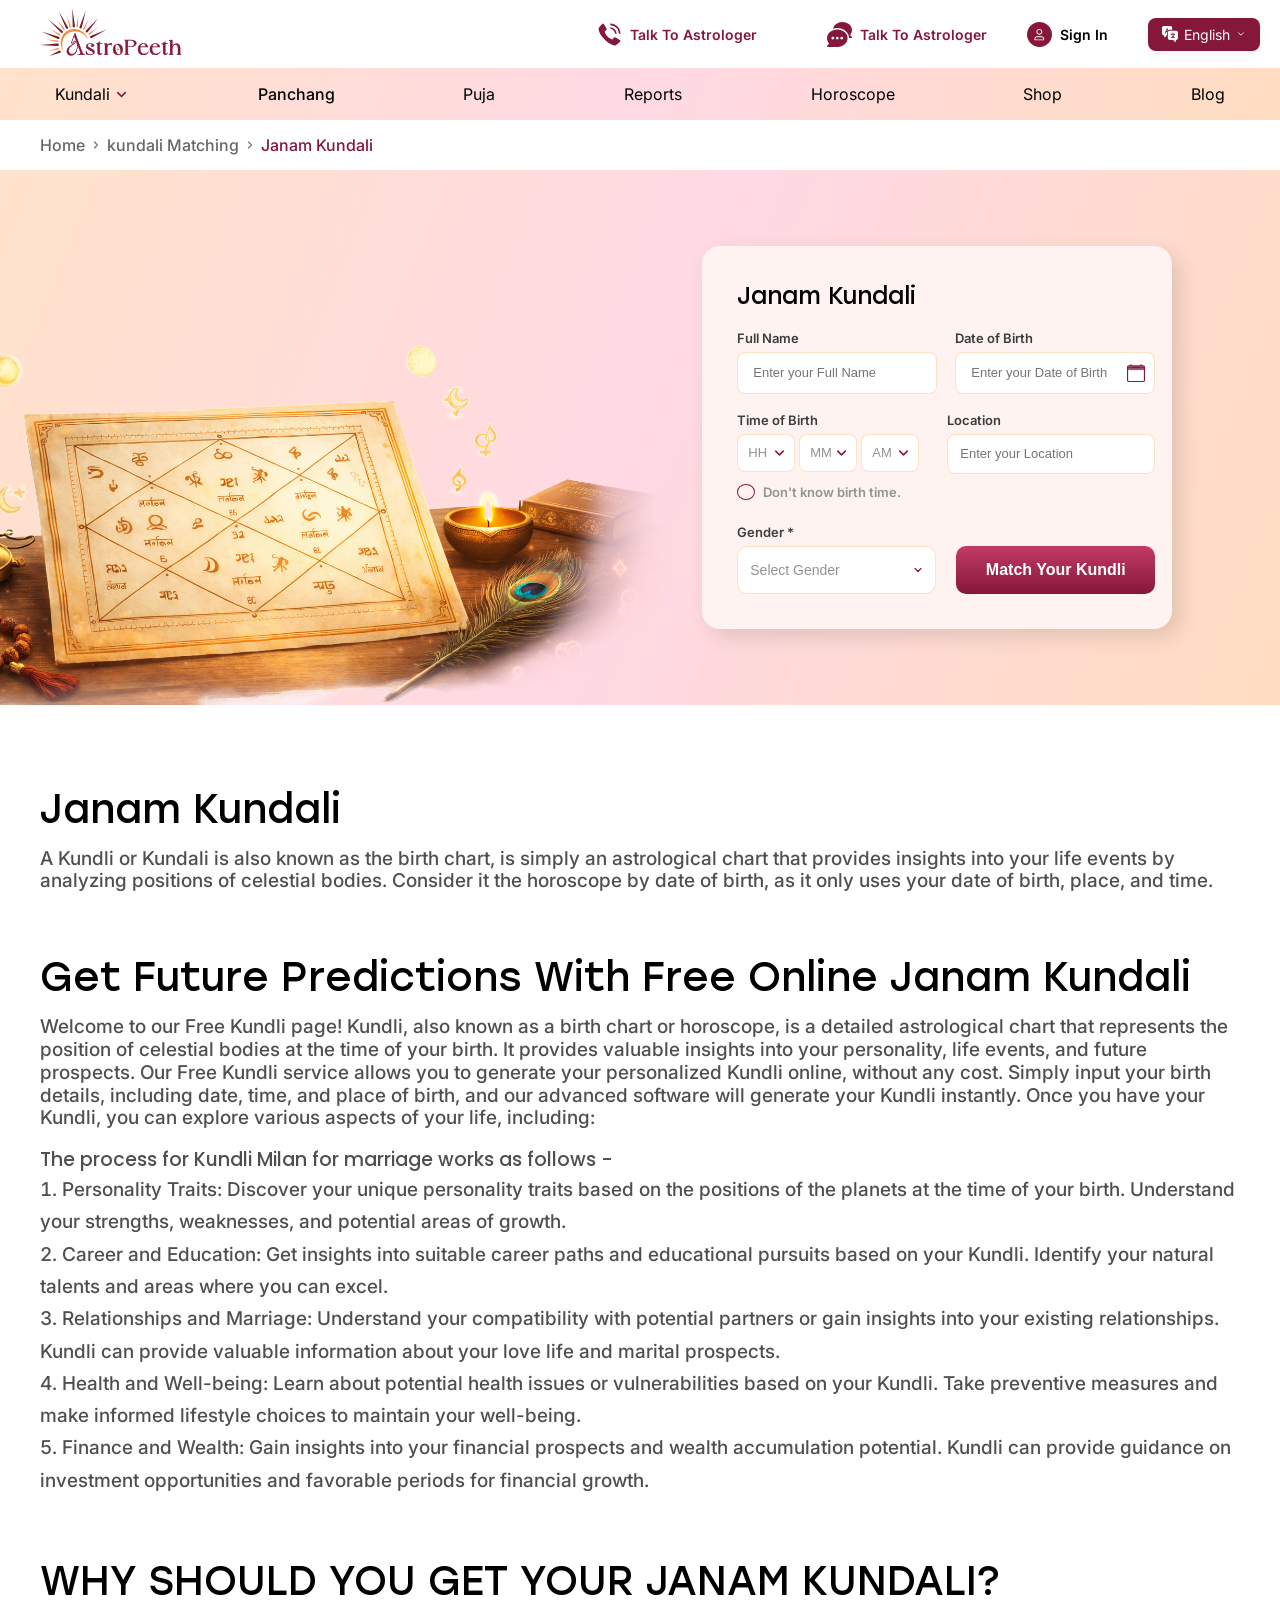
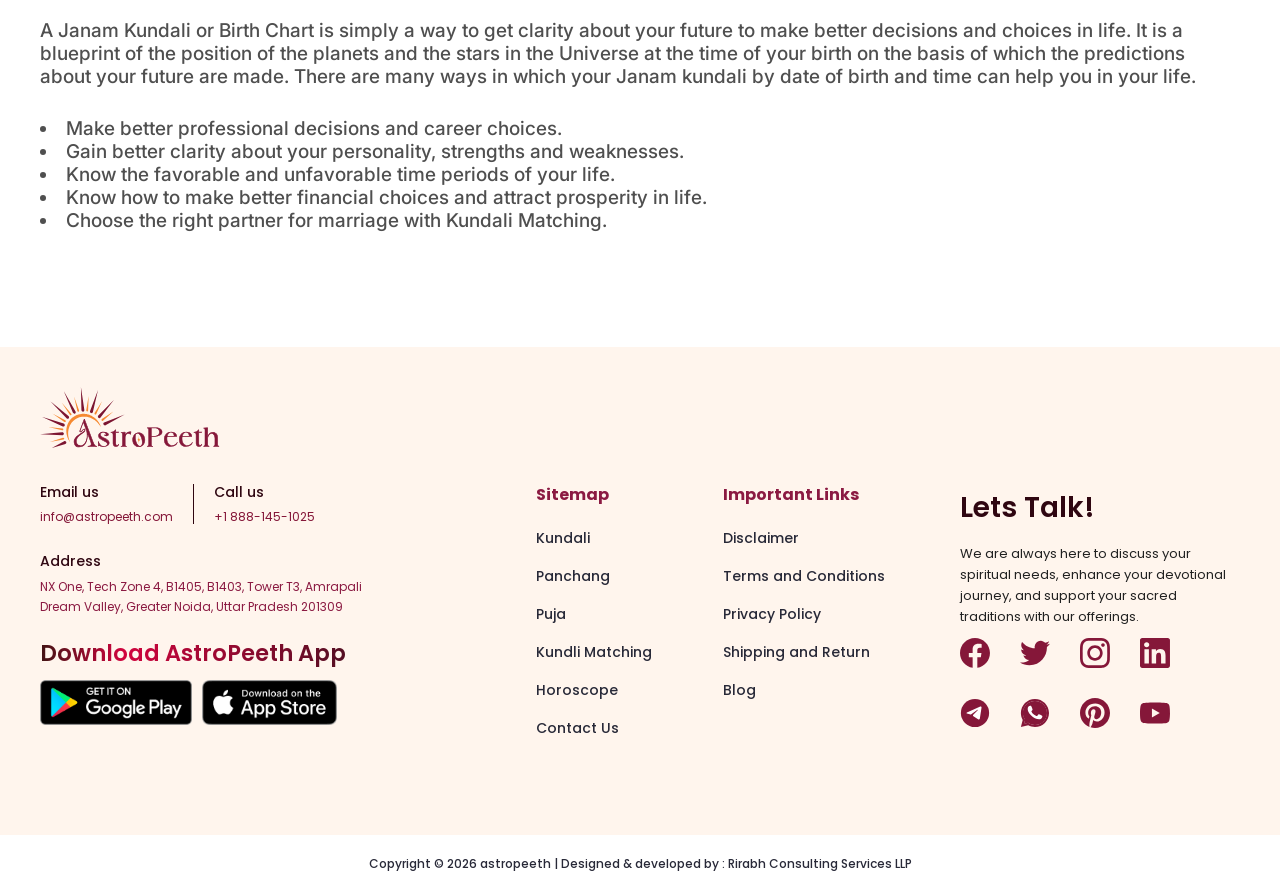
==== commit 31e6b872: "new page" ====
--- a/janam kundali.html
+++ b/janam kundali.html
@@ -13,10 +13,9 @@
         rel="stylesheet">
     <link href="https://fonts.googleapis.com/css2?family=Mulish:wght@200;300;400;500;600;700;800&display=swap"
         rel="stylesheet">
-    <link rel="stylesheet" href="style.css">
-    <link rel="stylesheet" href="css/profile.css">
+    
+  
     <link rel="stylesheet" href="css/janam_kundali.css">
-    <link rel="stylesheet" href="css/kundali_matching.css">
     <title>Astropeeth</title>
 </head>
 
--- a/css/janam_kundali.css
+++ b/css/janam_kundali.css
@@ -1,3 +1,16 @@
+
+/* ================= GLOBAL RESET ================= */
+* {
+    margin: 0;
+    padding: 0;
+    box-sizing: border-box;
+}
+
+body {
+    font-family: 'Inter', sans-serif;
+}
+
+/* ================= FONT VARIABLES (ONLY) ================= */
 :root {
     --font-body: 'Inter', sans-serif;
     --font-heading: 'Stolzl', sans-serif;
@@ -8,13 +21,297 @@
     --light-cream: rgba(255, 245, 237, 1);
     --span-color: linear-gradient(120deg,rgba(37, 37, 37, 1), rgba(209, 4, 62, 1), rgba(44, 44, 44, 1));
 }
+
+
+@font-face {
+    font-family: 'Satoshi';
+    src: url('../Fonts/Satoshi-Regular.woff') format('woff2');
+    font-weight: 300;
+}
+
+@font-face {
+    font-family: 'Stolzl';
+    src: url('../Fonts/stolzl_light.woff2') format('woff2');
+    font-weight: 300;
+}
+
+@font-face {
+    font-family: 'Stolzl';
+    src: url('../Fonts/stolzl_book.woff2') format('woff2');
+    font-weight: 350;
+}
+
+@font-face {
+    font-family: 'Stolzl';
+    src: url('../Fonts/stolzl_regular.woff2') format('woff2');
+    font-weight: 400;
+}
+
+@font-face {
+    font-family: 'Stolzl';
+    src: url('../Fonts/stolzl_medium.woff2') format('woff2');
+    font-weight: 500;
+}
+
+@font-face {
+    font-family: 'Stolzl';
+    src: url('../Fonts/stolzl_bold.woff2') format('woff2');
+    font-weight: 700;
+}
+
+/* ================= GLOBAL ELEMENTS ================= */
+a {
+    text-decoration: none;
+    color: inherit;
+}
+
+/* ================= HEADING & PARA ================= */
+h1, h2, h3, h4, h5, h6 {
+    font-family: var(--font-heading);
+}
+
+p {
+    font-family: var(--font-para);
+}
+/* ================= CONTAINER ================= */
+.container {
+    max-width: 1200px;
+    margin: auto;
+    display: flex;
+    justify-content: space-between;
+    align-items: center;
+}
+
+/* ================= HEADER ================= */
+.header {
+    width: 100%;
+    background:var(--white);
+      padding: 8px 0; 
+}
+.hamburger-menu {
+    display: none;
+    cursor: pointer;
+}
+.hamburger-menu img {
+    width: 30px;
+    height: 30px;
+}
+/* ================= LOGO ================= */
+.logo img {
+    height: 48px;
+}
+
+/* ================= RIGHT SECTION ================= */
+.header-right {
+    display: flex;
+    align-items: center;
+    gap: 40px;
+    transform: translateX(20px);
+}
+
+/* ================= HEADER ITEMS ================= */
+.header-item {
+    display: flex;
+    align-items: center;
+    gap: 8px;
+    cursor: pointer;
+    font-size: 14px;
+    color: rgba(133, 23, 57, 1);
+    font-weight: 600;
+    transition: 0.3s;
+}
+.sign-in span {
+    color: #000000;
+}
+
+.talk-to-astro{
+    margin-left: 30px;
+}
+
+.header-item img {
+    width: 25px;
+    height: 25px;
+}
+
+.header-item:hover {
+    opacity: 0.8;
+}
+
+/* ================= LANGUAGE BUTTON ================= */
+.language {
+    display: flex;
+    align-items: center;
+    gap: 6px;
+    background: rgba(133, 23, 57, 1);
+    color: #fff;
+    padding: 8px 14px;
+    border-radius: 8px;
+    font-size: 14px;
+    cursor: pointer;
+    transition: 0.3s;
+    box-shadow: 0px 4px 10px rgba(10, 13, 18, 0.05);
+}
+
+.language img {
+    width: 16px;
+}
+
+.language .arrow {
+    width: 10px;
+}
+
+.language:hover {
+    background: #a52a4a;
+}
+
+
+/* ================= TOP STRIP ================= */
+.top-strip {
+    width: 100%;
+   background: linear-gradient(111.75deg, #FFE2CB 0.68%, rgba(255, 180, 202, 0.51) 50.32%, #FFDDC1 99.97%);
+
+}
+.with-arrow {
+    display: flex;
+    align-items: center;
+    gap: 4px;
+}
+
+.with-arrow .arrow {
+    width: 15px;
+}
+
+/* container same alignment */
+.strip-container {
+    display: flex;
+    align-items: center;
+    gap: 40px;
+    padding: 15px 15px;
+}
+
+/* items */
+.strip-item {
+    display: inline-flex;
+    align-items: center;
+    position: relative;
+    gap: 6px;
+    font-size: 16px;
+    color: black;
+    cursor: pointer;
+}
+
+
+/* active underline only text */
+.strip-item.active span::after {
+    content: "";
+    position: absolute;
+    left:20px;
+    bottom: 0;
+    width: 100%;
+    top: 34px;
+    height: 2.5px;
+    background: #8b1c3d;
+}
+
+.strip-item img {
+       width: 22px;
+    height: 22px;
+    object-fit: contain;
+    display: block;          
+}
+
+/* hover */
+.strip-item:hover {
+    color: #8b1c3d;
+}
+
+/* active (underline effect) */
+.strip-item.active {
+    color: black;
+    font-weight: 500;
+}
+
 .strip-item.active span::after {
     display: none;
 }
+
+/* ================= BREADCRUMB SECTION ================= */
+.breadcrumb-nav {
+    background-color: #ffffff;
+    padding: 15px 0;
+    width: 100%;
+}
+
+.breadcrumbs {
+    list-style: none;
+    display: flex;
+    align-items: center;
+    padding: 0;
+    margin: 0;
+}
+
+.breadcrumbs li {
+    display: flex;
+    align-items: center;
+    font-family: var(--font-para);
+    color: rgba(102, 112, 133, 1);
+}
+
+
+.breadcrumbs li a {
+    text-decoration: none;
+    color: #666;
+    transition: 0.3s;
+    font-family: var(--font-body);
+    font-weight: 500;
+}
+
+.breadcrumbs li a:hover {
+    color: #851739; 
+}
+
+
+.breadcrumbs li img.breadcrumb-separator {
+    width: 12px;
+    height: 12px;
+    margin: 0 5px;
+    display: flex;
+    align-items: center;
+}
+
+.breadcrumbs li.active {
+    color: #851739; 
+    font-weight: 500;
+    font-family: var(--font-body);
+}
+/* ================= KUNDLI HERO ================= */
+.kundli-hero {
+    padding: 60px 0;
+    background: linear-gradient(111.75deg, #FFE2CB 0.68%, rgba(255, 180, 202, 0.51) 50.32%, #FFDDC1 99.97%);
+    overflow: hidden;
+}
+
+.hero-wrapper {
+    max-width: 1350px;
+    margin: 0 auto;
+    width: 100%;
+    height: 100%;
+    position: relative;
+    z-index: 2;
+   display: flex;
+    justify-content: center;
+    align-items: space-between;  
+}
+.hero-image-box {
+    position: relative;
+    width: 100%;
+}
+
+
 .janam-bg {
     position: absolute;
-    top: 90%;
-    left: 50%;
+    top: 50%;
+    left: 45%;
     transform: translate(-65%, -47%);
     width: 900px;
     opacity: 1;
@@ -261,24 +558,53 @@
 
 /* ================= LAST ROW ================= */
 .janam-kundli-page .last-row {
-    display: flex;
+     display: flex;
     align-items: flex-end;
     gap: 20px;
     width: 100%;
-    grid-column: 1 / -1;
-}
-
-.janam-kundli-page .last-row > * {
+     grid-column: 1 / -1;
+}
+.last-row > * {
     flex: 1;
-}
-
-.janam-kundli-page .type-full select {
+    min-width: 0;
+}
+
+.last-row .form-group {
+    display: flex;
+    flex-direction: column;
+    margin-bottom: 0;
+}
+
+.last-row .select-wrapper {
+    width: 100%;
+}
+
+.last-row .type-full {
+    width: 100%;
+    position: relative;
+}
+
+.last-row .type-full select {
     width: 100%;
     height: 48px;
     padding: 0 40px 0 12px;
     border-radius: 10px;
     border: 1px solid rgba(255, 195, 140, 0.5);
     font-size: 14px;
+    outline: none;
+    appearance: none;
+    background: #fff;
+    cursor: pointer;
+    box-sizing: border-box;
+}
+
+.last-row .type-full .arrow-icon {
+    position: absolute;
+    right: 12px;
+    top: 50%;
+    transform: translateY(-50%);
+    width: 12px;
+    pointer-events: none;
 }
 
 /* ================= BUTTON ================= */
@@ -378,4 +704,886 @@
 }
 .janam-kundali-benefits{
     margin-top: 30px;
+}
+
+/* FOOTER SECTION */
+.footer-section {
+    position: relative;
+    padding: 40px 20px;
+    background-color: rgba(255, 245, 237, 1);
+    overflow: hidden;
+}
+
+
+.footer-section::before {
+    content: "";
+    position: absolute;
+    top: 0;
+    left: 0;
+    width: 550px;
+    height: 550px;
+    background-image: url("Images/horoscope_bg1.svg");
+    background-repeat: no-repeat;
+    background-size: contain;
+    opacity: 0.09;
+    z-index: 0;
+    
+    transform: rotate(90deg);
+}  
+.footer-section::after {
+    content: "";
+    position: absolute;
+    bottom: 0;
+    right: 0;
+    top: 315px;
+     width: 680px;
+    height: 550px;
+    left: 900px;
+    background-image: url("Images/horoscope_bg2.svg");
+    background-repeat: no-repeat;
+    background-size: contain;
+    opacity: 0.09;
+    z-index: 0;
+   
+    transform: rotate(90deg);
+}
+
+.footer-container {
+    max-width: 1300px;
+    margin: 0 auto;
+    padding: 0 20px;
+}
+
+.footer-content {
+    display: grid;
+    grid-template-columns: 1.5fr 1.5fr 1fr;
+    gap: 40px;
+    padding-bottom: 40px;
+    
+}
+
+.footer-logo {
+    width: 180px;
+    margin-bottom: 30px;
+}
+
+.contact-info {
+    display: flex;
+    align-items: center;
+    gap: 20px;
+    margin-bottom: 25px;
+}
+
+.info-item span, .address-info span {
+    display: block;
+    font-size: 14px;
+    font-weight: 500;
+    color: rgba(47, 6, 17, 1);
+    margin-bottom: 5px;
+    font-family: var(--font-para);
+}
+
+.info-item p, .address-info p {
+    font-size: 12px;
+    color: rgba(133, 23, 57, 1);
+    margin: 0;
+    max-width: 350px;
+}
+
+.info-divider {
+    width: 1px;
+    height: 40px;
+    background-color: rgba(47, 6, 17, 1);
+}
+
+.address-info {
+    margin-bottom: 20px;
+}
+
+.address-info p {
+    color: #8B1A42;
+    line-height: 1.6;
+}
+
+.download-apps h3 {
+    font-size: 22.5px;
+      background:linear-gradient(90deg, rgb(66, 20, 20), #D1043E 20%, #141414 100%);
+    -webkit-background-clip: text;
+    background-clip: text;
+    -webkit-text-fill-color: transparent;
+    font-weight: 600;
+    margin-bottom: 10px;
+    font-family: var(--font-para);
+}
+
+.app-buttons {
+    display: flex;
+    gap: 10px;
+}
+
+.app-buttons img {
+    height: 45px;
+    cursor: pointer;
+}
+
+.footer-links {
+    display: flex;
+    justify-content: space-around;
+    margin-top: 95px;
+}
+
+.link-column h3 {
+    font-size: 16px;
+    font-weight: 700;
+    color: #8B1A42;
+    margin-bottom: 20px;
+    font-family: var(--font-para);
+}
+
+.link-column ul {
+    list-style: none;
+    padding: 0; 
+   
+}
+
+.link-column ul li {
+    margin-bottom: 16px;
+   
+}
+
+.link-column ul li a {
+    text-decoration: none;
+    color: rgba(40, 41, 56, 1);
+    font-size: 14px;
+    transition: 0.3s;
+    font-family: var(--font-para);
+    font-weight: 500;
+}
+
+.link-column ul li a:hover {
+    color: #8B1A42;
+}
+.footer-social{
+margin-top: 100px;
+}
+
+.footer-social h2 {
+    font-size: 28px;
+    font-weight: 600;
+    color: rgba(47, 6, 17, 1);
+    margin-bottom: 15px;
+    font-family: var(--font-para);
+}
+
+.footer-social p {
+    font-size: 13px;
+    color: rgba(33, 33, 33, 1);
+    line-height: 1.6;
+    margin-bottom: 10px;
+    font-weight: 400;
+}
+
+.social-icons {
+    display: grid;
+    grid-template-columns: repeat(4, 1fr);
+    gap: 30px;
+    width: fit-content;
+}
+
+.social-icons img {
+    width: 30px;
+    height: 30px;
+    cursor: pointer;
+    transition: 0.3s;
+}
+
+.social-icons img:hover {
+    transform: scale(1.1);
+}
+
+.footer-bottom {
+    padding: 20px;
+    text-align: center;
+    background-color: rgba(255, 255, 255, 1);
+}
+
+.footer-bottom p {
+    font-size: 12px;
+    color: rgba(40, 41, 56, 1);
+    margin: 0;
+    font-weight: 500;
+}
+
+@media (max-width: 1490px){
+       
+
+
+.hero-wrapper {
+
+    align-items: center;
+    gap: 100px;
+    padding: 0 10px;
+}
+
+
+.hero-image-box {
+    width: 100%;
+    height: 100%;
+    max-width: clamp(300px, 80vw, 900px);
+    aspect-ratio: 1 / 1;
+    display: flex;
+    justify-content: center;
+    align-items: center;
+    position: relative;
+    margin-top: 0;
+    margin: -60px auto;
+}
+
+.janam-bg {
+    width: 150%;
+    max-width: none;
+    height: auto;
+    position: relative;
+    z-index: 2;
+    display: block;
+    object-fit: contain;
+    transform: translateY(-45%) translateX(-35%);
+}
+
+.janam-kundli-page .hero-card-box {
+    width: 100%;
+    display: flex;
+    justify-content: center;
+    padding: 0 10px;
+    box-sizing: border-box;
+}
+
+.janam-cards-wrapper {
+    flex-direction: column;
+    gap: 20px;
+    width: 100%;
+}
+
+
+
+.janam-card.side-card {
+    display: none; 
+}
+}
+
+@media (max-width: 1250px) {
+     
+.hamburger-menu img {
+        transform: translateY(10px);
+    }
+
+.desktop-only  {
+        display: none;
+    }
+.phone{
+    display: block;
+    transform: translateY(10px)
+}
+.phone span{
+    display: none;
+}
+    .header-right {
+        gap: 15px;
+        transform: translateX(0);
+    }
+
+    .hamburger-menu {
+        display: block;
+    }
+
+    .sign-in span {
+        display: none; 
+    }
+    .sign-in{
+        transform: translateY(10px);
+    }
+    .top-strip {
+        display: none;
+        position: absolute;
+        top: 60px;
+        left: 0;
+        width: 100%;
+        height: 100%;
+        background: #fff;
+        z-index: 1000;
+        box-shadow: 0 5px 15px rgba(0,0,0,0.1);
+    }
+        .header{
+            padding: 5px ;
+}
+    .top-strip.active {
+        display: block;
+    }
+
+    .strip-container {
+        flex-direction: column;
+        align-items: flex-start;
+        padding: 10px 0;
+        gap: 0;
+    }
+
+    .strip-item {
+        width: 100%;
+        padding: 15px 20px;
+        border-bottom: 1px solid #f0f0f0;
+        justify-content: flex-start;
+    }
+
+    .strip-item.active span::after {
+        display: none;
+    }
+
+.breadcrumb-nav {
+    padding: 15px 10px;
+    font-size: 15px;
+}
+
+    
+    /* ================= KUNDLI HERO ================= */
+.kundli-hero {
+    padding: 20px 0;
+}
+
+.hero-wrapper {
+    flex-direction: column-reverse;
+    align-items: center;
+    gap: 0;
+    padding: 0 10px;
+}
+
+
+.hero-image-box {
+    width: 100%;
+    height: 100%;
+    max-width: clamp(300px, 80vw, 900px);
+    aspect-ratio: 1 / 1;
+    display: flex;
+    justify-content: center;
+    align-items: center;
+    position: relative;
+    margin-top: 0;
+    margin: -60px auto;
+}
+
+.janam-bg {
+    width: 150%;
+    max-width: none;
+    height: auto;
+    position: relative;
+    z-index: 2;
+    display: block;
+    object-fit: contain;
+    transform: translateY(-45%) translateX(-25%);
+}
+
+.janam-kundli-page .hero-card-box {
+    width: 100%;
+    display: flex;
+    justify-content: center;
+    padding: 0 10px;
+    box-sizing: border-box;
+}
+
+.janam-cards-wrapper {
+    flex-direction: column;
+    gap: 20px;
+    width: 100%;
+}
+
+.janam-card.main-card {
+    width: 100%;
+    max-width: 100%;
+    max-height: none; 
+    transform: translateX(0); 
+    padding: 25px 15px;
+    box-sizing: border-box;
+    display: flex;
+    
+    flex-direction: column;
+}
+
+.janam-card.side-card {
+    display: none; 
+}
+.janam-kundli-page .input-grid {
+    display: grid;
+    grid-template-columns: repeat(2, 1fr);
+    gap: 20px;
+    width: 100%;
+    box-sizing: border-box;
+}
+
+.janam-kundli-page .form-group.full-width {
+    grid-column: 1 / -1;
+    width: 100%;
+}
+
+.janam-kundli-page .time-location-row {
+    display: grid;
+    grid-template-columns: repeat(2, 1fr);
+    gap: 20px;
+    align-items: flex-end;
+    width: 100%;
+    grid-column: 1 / -1;
+}
+
+.janam-kundli-page .date-input-wrapper {
+    position: relative;
+    width: 100%;
+    display: flex;
+    align-items: center;
+}
+
+.janam-kundli-page .date-input-wrapper input {
+    width: 100%;
+    padding-right: 45px; 
+    box-sizing: border-box;
+    height: 45px;
+    border: 1px solid #ddd;
+    border-radius: 8px;
+}
+
+.janam-kundli-page .icon-date {
+    position: absolute;
+    right: 12px;
+    top: 50%;
+    transform: translateY(-50%);
+    width: 18px;
+    height: auto;
+    pointer-events: none;
+    z-index: 5;
+    display: block;
+    opacity: 0.7;
+}
+
+.janam-kundli-page .time-section, 
+.janam-kundli-page .location-section {
+    display: flex;
+    flex-direction: column;
+    width: 100%;
+    gap: 8px;
+}
+
+.janam-kundli-page .time-inputs {
+    display: flex;
+    gap: 10px;
+    width: 100%;
+    align-items: center;
+}
+
+.janam-kundli-page .time-inputs .select-wrapper {
+    flex: 1;
+    min-width: 0;
+}
+
+.janam-kundli-page .time-inputs .select-wrapper select {
+    width: 100%;
+    height: 45px;
+    box-sizing: border-box;
+    padding: 0 10px;
+    border: 1px solid #ddd;
+    border-radius: 8px;
+}
+
+.janam-kundli-page .location-section input {
+    width: 100%;
+    height: 45px;
+    box-sizing: border-box;
+    padding: 0 12px;
+    border: 1px solid #ddd;
+    border-radius: 8px;
+}
+
+    .footer-section {
+        padding: 40px 20px;
+    }
+    .download-apps h3 {
+        font-size: 20px;
+        text-align: center;
+    }
+    .app-buttons img {
+    height: 40px;
+    cursor: pointer;
+}
+    
+    .footer-section:before {
+    content: "";
+    position: absolute;
+    bottom: 0;
+    
+    width: 350px;
+    height: 350px;
+}
+ .footer-section:after {
+    content: "";
+    position: absolute;
+    bottom: 0;
+    top: 850px;
+    left: 0;
+    width: 350px;
+    height: 350px;
+    opacity: 0.09;
+}
+    .footer-content {
+        display: flex;
+        flex-direction: column;
+        gap: 0;
+        padding-bottom: 10px;
+       
+    }
+    .app-buttons {
+        justify-content: center;
+    }
+
+.footer-links {
+    gap: 50px;
+    margin-top: 45px;
+}
+
+    .link-column ul li {
+    margin-bottom: 10px;
+}
+.link-column h3 {
+    font-size: 14px;}
+
+.link-column ul li a {
+    font-size: 12px;
+   
+}
+.footer-social {
+    margin-top: 20px;
+}
+
+}
+
+@media (max-width: 749px) {
+  
+.hamburger-menu img {
+        transform: translateY(10px);
+    }
+
+.desktop-only  {
+        display: none;
+    }
+.phone{
+    display: block;
+    transform: translateY(10px)
+}
+.phone span{
+    display: none;
+}
+    .header-right {
+        gap: 15px;
+        transform: translateX(0);
+    }
+
+    .hamburger-menu {
+        display: block;
+    }
+
+    .sign-in span {
+        display: none; 
+    }
+    .sign-in{
+        transform: translateY(10px);
+    }
+    .top-strip {
+        display: none;
+        position: absolute;
+        top: 60px;
+        left: 0;
+        width: 100%;
+        height: 100%;
+        background: #fff;
+        z-index: 1000;
+        box-shadow: 0 5px 15px rgba(0,0,0,0.1);
+    }
+        .header{
+            padding: 5px ;
+}
+    .top-strip.active {
+        display: block;
+    }
+
+    .strip-container {
+        flex-direction: column;
+        align-items: flex-start;
+        padding: 10px 0;
+        gap: 0;
+    }
+
+    .strip-item {
+        width: 100%;
+        padding: 15px 20px;
+        border-bottom: 1px solid #f0f0f0;
+        justify-content: flex-start;
+    }
+
+    .strip-item.active span::after {
+        display: none;
+    }
+
+.breadcrumb-nav {
+    padding: 15px 10px;
+    font-size: 15px;
+}
+
+    
+    /* ================= KUNDLI HERO ================= */
+.kundli-hero {
+    padding: 20px 0;
+}
+
+.hero-wrapper {
+    flex-direction: column-reverse;
+    align-items: center;
+    gap: 0;
+    padding: 0 10px;
+}
+
+
+.hero-image-box {
+    width: 100%;
+    height: 100%;
+    max-width: clamp(300px, 80vw, 900px);
+    aspect-ratio: 1 / 1;
+    display: flex;
+    justify-content: center;
+    align-items: center;
+    position: relative;
+    margin-top: 0;
+    margin: -60px auto;
+}
+
+.janam-bg {
+    width: 150%;
+    max-width: none;
+    height: auto;
+    position: relative;
+    z-index: 2;
+    display: block;
+    object-fit: contain;
+    transform: translateY(-45%) translateX(-25%);
+}
+
+.janam-kundli-page .hero-card-box {
+    width: 100%;
+    display: flex;
+    justify-content: center;
+    padding: 0 10px;
+    box-sizing: border-box;
+}
+
+.janam-cards-wrapper {
+    flex-direction: column;
+    gap: 20px;
+    width: 100%;
+}
+
+.janam-card.main-card {
+    width: 100%;
+    max-width: 100%;
+    max-height: none; 
+    transform: translateX(0); 
+    padding: 25px 15px;
+    box-sizing: border-box;
+    display: flex;
+    
+    flex-direction: column;
+}
+
+.janam-card.side-card {
+    display: none; 
+}
+
+.janam-kundli-page .input-grid {
+    display: grid;
+    grid-template-columns: repeat(auto-fit, minmax(220px, 1fr));
+    gap: 15px;
+    width: 100%;
+}
+
+.janam-kundli-page .form-group.full-width {
+    grid-column: 1 / -1; /* Ye DOB ke side mein jane se rokega aur width 100% rakhega */
+    width: 100%;
+}
+
+.janam-kundli-page .time-location-row {
+    display: grid;
+    grid-template-columns: repeat(auto-fit, minmax(200px, 1fr));
+    gap: 15px;
+    align-items: flex-end;
+    width: 100%;
+}
+
+.janam-kundli-page .date-input-wrapper {
+    position: relative;
+    width: 100%;
+    display: flex;
+    align-items: center;
+}
+
+.janam-kundli-page .date-input-wrapper input {
+    width: 100%;
+    padding-right: 45px; 
+    box-sizing: border-box;
+}
+
+.janam-kundli-page .icon-date {
+    position: absolute;
+    right: 12px;
+    top: 50%;
+    transform: translateY(-50%);
+    width: 18px;
+    height: auto;
+    pointer-events: none;
+    z-index: 5;
+    display: block;
+}
+
+.janam-kundli-page .time-section, 
+.janam-kundli-page .location-section {
+    display: flex;
+    flex-direction: column;
+    width: 100%;
+}
+
+.janam-kundli-page .time-inputs {
+    display: flex;
+    gap: 5px;
+    width: 100%;
+}
+
+.janam-kundli-page .time-inputs .select-wrapper {
+    flex: 1;
+    min-width: 0;
+}
+
+.janam-kundli-page .time-inputs .select-wrapper select {
+    width: 100%;
+    box-sizing: border-box;
+}
+
+.janam-kundli-page .location-section input {
+    width: 100%;
+    box-sizing: border-box;
+}
+
+    .janam-kundli-page .last-row {
+        flex-direction: column;
+        gap: 15px;
+        align-items: center;
+    }
+
+    .last-row > * {
+        width: 100%;
+    }
+
+    .janam-kundli-page .button-wrapper,
+    .janam-kundli-page .match-btn {
+        height: 50px;
+    }
+
+
+
+.janam-kundali-info {
+    padding: 20px 10px;
+}
+
+.janam-kundali-title {
+    font-size: 28px;
+    margin-bottom: 10px; 
+}
+
+.janam-kundali-subtitle {
+    font-size: 28px;
+    margin-bottom: 10px;
+    margin-top: 40px;
+}
+
+.janam-kundali-text {
+    font-size: 14px;
+    text-align: justify;
+   
+}
+
+.janam-kundali-process {
+    font-size: 14px;
+}
+
+.janam-kundali-features li {
+    font-size: 14px;
+}
+.janam-kundali-benefits li{
+      font-size: 14px;
+}
+
+
+
+
+
+    .footer-section {
+        padding: 40px 20px;
+    }
+    .download-apps h3 {
+        font-size: 20px;
+        text-align: center;
+    }
+    .app-buttons img {
+    height: 40px;
+    cursor: pointer;
+}
+    
+    .footer-section:before {
+    content: "";
+    position: absolute;
+    bottom: 0;
+    
+    width: 350px;
+    height: 350px;
+}
+ .footer-section:after {
+    content: "";
+    position: absolute;
+    bottom: 0;
+    top: 850px;
+    left: 0;
+    width: 350px;
+    height: 350px;
+    opacity: 0.09;
+}
+    .footer-content {
+        display: flex;
+        flex-direction: column;
+        gap: 0;
+        padding-bottom: 10px;
+       
+    }
+    .app-buttons {
+        justify-content: center;
+    }
+
+.footer-links {
+    gap: 50px;
+    margin-top: 45px;
+}
+
+    .link-column ul li {
+    margin-bottom: 10px;
+}
+.link-column h3 {
+    font-size: 14px;}
+
+.link-column ul li a {
+    font-size: 12px;
+   
+}
+.footer-social {
+    margin-top: 20px;
+}
 }
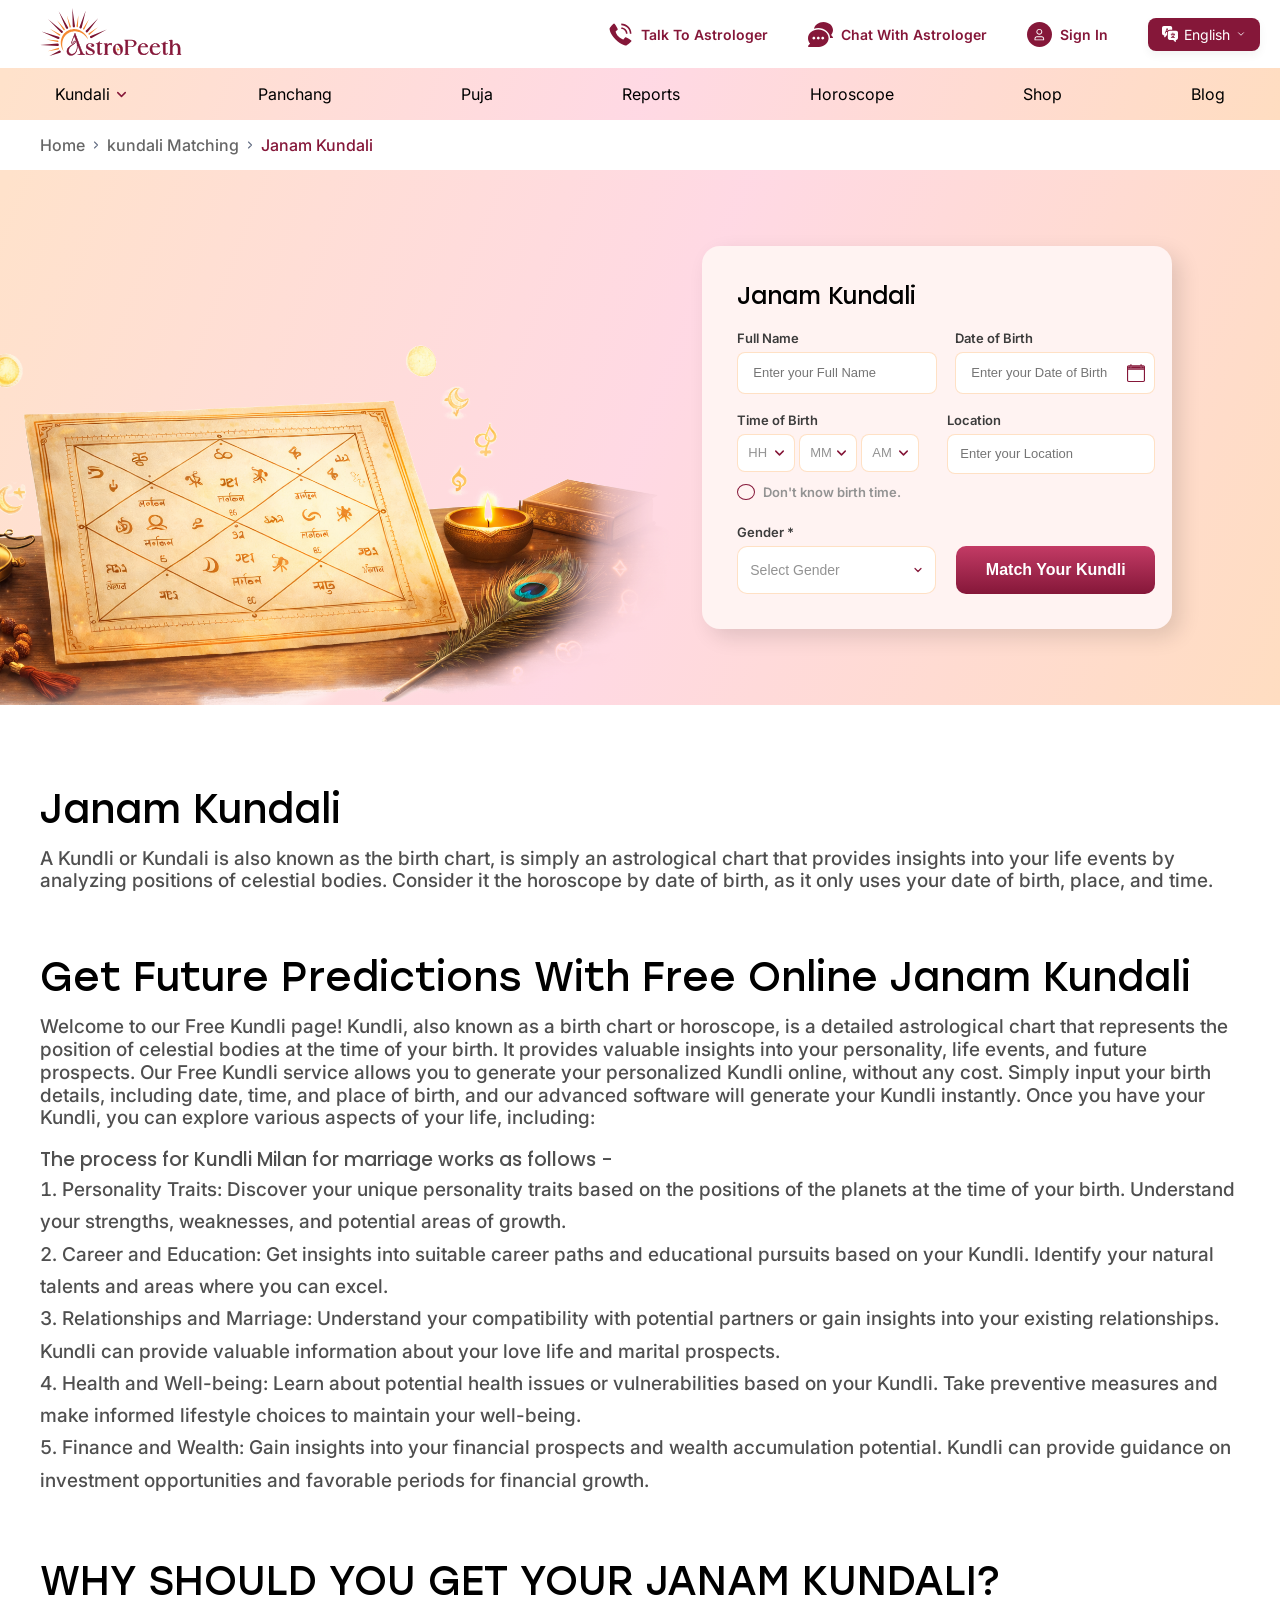
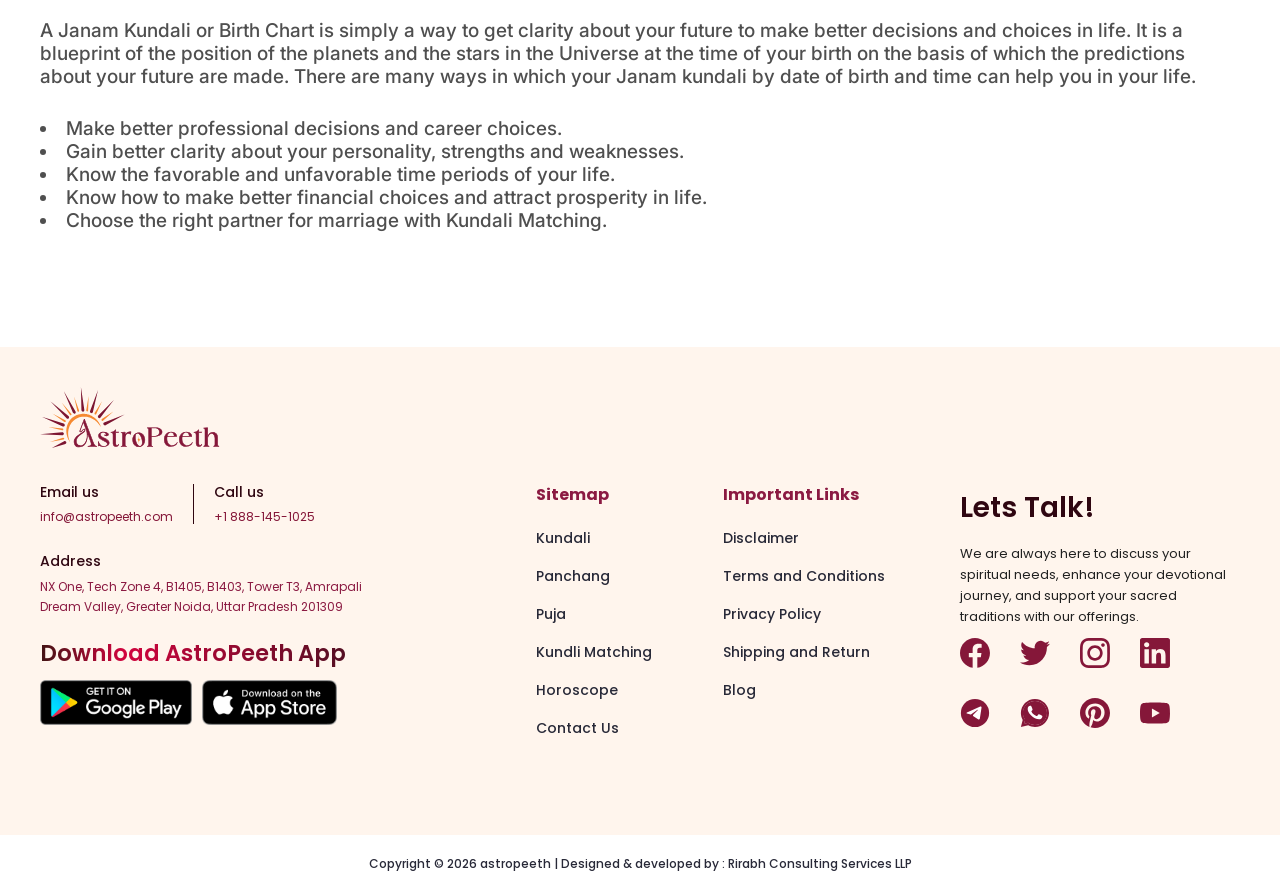
==== commit 6f502dc1: "responsive" ====
--- a/janam kundali.html
+++ b/janam kundali.html
@@ -11,10 +11,6 @@
         rel="stylesheet">
     <link href="https://fonts.googleapis.com/css2?family=Figtree:wght@300;400;500;600;700&display=swap"
         rel="stylesheet">
-    <link href="https://fonts.googleapis.com/css2?family=Mulish:wght@200;300;400;500;600;700;800&display=swap"
-        rel="stylesheet">
-    
-  
     <link rel="stylesheet" href="css/janam_kundali.css">
     <title>Astropeeth</title>
 </head>
@@ -22,35 +18,44 @@
 <header class="header">
     <div class="container">
         <div class="logo">
-            <img src="Images/logo.svg" alt="AstroPeeth Logo">
+            <a href="index.html">
+                <img src="Images/logo.svg" alt="AstroPeeth Logo">
+            </a>
         </div>
 
         <div class="header-right">
-            <div class="header-item  phone desktop-only">
+            <a href="report.html?mode=call#filter-section" class="header-item phone desktop-only">
                 <img src="Images/phone.svg" alt="">
-                <span>Talk To Astrologer</span>
-            </div>
-
-            <div class="header-item talk-to-astro desktop-only">
+                <span data-key="talk_call">Talk To Astrologer</span>
+            </a>
+
+            <a href="report.html?mode=chat#filter-section" class="header-item talk-to-astro desktop-only">
                 <img src="Images/msg.svg" alt="">
-                <span>Talk To Astrologer</span>
-            </div>
+                <span data-key="talk_chat">Chat With Astrologer</span>
+            </a>
 
             <div class="header-item sign-in">
                 <img src="Images/user.svg" alt="">
-                <span>Sign In</span>
+                <span data-key="sign_in">Sign In</span>
+            </div>
+
+            <div class="language desktop-only" id="lang-switcher">
+                <img src="Images/Language.svg" alt="">
+                <span id="current-lang" data-key="lang_current">English</span>
+                <img src="Images/arrow-down.svg" class="arrow" alt="">
+
+                <div class="lang-dropdown">
+                    <a href="#" data-lang="en">English</a>
+                    <a href="#" data-lang="hi">Hindi</a>
+                    <a href="#" data-lang="guj">Gujarati</a>
+                </div>
             </div>
 
             <div class="hamburger-menu" id="hamburger">
                 <img src="Images/hamburger.svg" alt="Menu">
             </div>
-
-            <div class="language desktop-only">
-                <img src="Images/Language.svg" alt="">
-                <span>English</span>
-                <img src="Images/arrow-down.svg" class="arrow" alt="">
-            </div>
-        </div>
+        </div>
+
     </div>
 </header>
 
@@ -58,47 +63,52 @@
     <section class="top-strip">
         <div class="container strip-container">
 
-            <div class="strip-item">
+            <div class="strip-item" id="kundali-menu">
 
                 <span class="with-arrow">
-                    Kundali
+                    <span data-key="kundali">Kundali</span>
                     <img src="Images/arrow-down-red.svg" class="arrow" alt="">
                 </span>
-            </div>
-
-
-            <div class="strip-item active">
-
-                <span>Panchang</span>
-            </div>
+
+                <div class="dropdown-menu">
+                    <a href="kundali matching.html" data-key="kundali_matching">Kundali Matching</a>
+                    <a href="janam kundali.html" data-key="janam_kundali">Janam Kundali</a>
+                </div>
+            </div>
+
+            <a href="panchang.html" class="strip-item">
+
+                <span data-key="panchang">Panchang</span>
+            </a>
+
+            <a href="puja.html" class="strip-item">
+
+                <span data-key="puja">Puja</span>
+            </a>
+
+            <a href="report.html" class="strip-item">
+
+                <span data-key="reports">Reports</span>
+            </a>
 
             <div class="strip-item">
 
-                <span>Puja</span>
+                <span data-key="horoscope">Horoscope</span>
             </div>
 
             <div class="strip-item">
 
-                <span>Reports</span>
-            </div>
-
-            <div class="strip-item">
-
-                <span>Horoscope</span>
-            </div>
-
-            <div class="strip-item">
-
-                <span>Shop</span>
-            </div>
-
-            <div class="strip-item">
-
-                <span>Blog</span>
+                <span data-key="shop">Shop</span>
+            </div>
+
+            <div class="strip-item blogy">
+
+                <span data-key="blog">Blog</span>
             </div>
 
         </div>
     </section>
+
     <nav class="breadcrumb-nav">
         <div class="container">
             <ul class="breadcrumbs">
@@ -343,7 +353,7 @@
 
 
 
-  
+
     <footer class="footer-section">
         <div class="footer-container">
             <div class="footer-content">
@@ -416,23 +426,60 @@
             </div>
         </div>
     </footer>
-    
+
     <div class="footer-bottom">
         <p>Copyright © 2026 astropeeth | Designed & developed by : Rirabh Consulting Services LLP</p>
     </div>
-    <script>
-        const minuteSelect = document.getElementById("tob-mm");
-
-        for (let i = 0; i < 60; i++) {
-            let val = i.toString().padStart(2, '0'); // 01, 02, 03...
-            let option = document.createElement("option");
-
-            option.value = val;
-            option.textContent = val;
-
-            minuteSelect.appendChild(option);
-        }
-    </script>
+
+    <!-- SIGN IN MODAL -->
+    <div class="modal-overlay" id="authModal">
+        <div class="modal-box">
+
+            <!-- CLOSE BUTTON -->
+            <span class="modal-close" id="closeModal">&times;</span>
+
+            <!-- TOP SECTION -->
+            <div class="modal-header">
+                <h2>Get Consultation from Experts</h2>
+                <p class="highlight">First Chat Free</p>
+            </div>
+
+            <!-- BODY -->
+            <div class="modal-body">
+
+                <h3>Sign In</h3>
+                <p class="subtitle">Enter your mobile number to continue</p>
+
+                <div class="input-box">
+                    <span>+91</span>
+                    <input type="tel" id="mobileInput" placeholder="Enter Mobile Number" maxlength="10"
+                        inputmode="numeric" pattern="[0-9]*">
+                </div>
+
+                <button class="otp-btn">Send OTP</button>
+
+                <button class="email-btn">
+                    Continue with Email
+                </button>
+
+                <p class="terms">
+                    By signing in, you agree to our <span>Terms</span> & <span>Privacy Policy</span>
+                </p>
+
+                <div class="app-links">
+                    <p>Download Our App</p>
+                    <div class="stores">
+                        <img src="Images/google-play.png" alt="">
+                        <img src="Images/app-store.png" alt="">
+                    </div>
+                </div>
+
+            </div>
+
+        </div>
+    </div>
+   
+
     <script src="script.js" defer></script>
 </body>
 
--- a/css/janam_kundali.css
+++ b/css/janam_kundali.css
@@ -58,6 +58,19 @@
     src: url('../Fonts/stolzl_bold.woff2') format('woff2');
     font-weight: 700;
 }
+.reveal {
+    opacity: 0;
+    transform: perspective(1000px) rotateX(-15deg) translateY(50px) scale(0.92);
+    transform-origin: top;
+    transition: opacity 1.2s cubic-bezier(0.15, 1.05, 0.4, 1.05), 
+                transform 1.2s cubic-bezier(0.15, 1.05, 0.4, 1.05);
+    will-change: opacity, transform;
+}
+
+.reveal.active {
+    opacity: 1;
+    transform: perspective(1000px) rotateX(0deg) translateY(0) scale(1);
+}
 
 /* ================= GLOBAL ELEMENTS ================= */
 a {
@@ -73,6 +86,7 @@
 p {
     font-family: var(--font-para);
 }
+
 /* ================= CONTAINER ================= */
 .container {
     max-width: 1200px;
@@ -87,6 +101,8 @@
     width: 100%;
     background:var(--white);
       padding: 8px 0; 
+      position: relative;
+      z-index: 1000;
 }
 .hamburger-menu {
     display: none;
@@ -99,6 +115,7 @@
 /* ================= LOGO ================= */
 .logo img {
     height: 48px;
+    cursor: pointer;
 }
 
 /* ================= RIGHT SECTION ================= */
@@ -121,11 +138,7 @@
     transition: 0.3s;
 }
 .sign-in span {
-    color: #000000;
-}
-
-.talk-to-astro{
-    margin-left: 30px;
+    color: rgba(133, 23, 57, 1);
 }
 
 .header-item img {
@@ -133,8 +146,8 @@
     height: 25px;
 }
 
-.header-item:hover {
-    opacity: 0.8;
+.header-item span:hover {
+    color:black;
 }
 
 /* ================= LANGUAGE BUTTON ================= */
@@ -152,6 +165,7 @@
     box-shadow: 0px 4px 10px rgba(10, 13, 18, 0.05);
 }
 
+
 .language img {
     width: 16px;
 }
@@ -165,6 +179,212 @@
 }
 
 
+.lang-dropdown {
+    position: absolute;
+    top: 100%;
+    right: 0;
+    background: white;
+    min-width: 140px;
+    box-shadow: 0px 8px 16px rgba(0,0,0,0.15);
+    border-radius: 8px;
+    display: block;
+    padding: 5px 0;
+    opacity: 0;
+    visibility: hidden;
+    
+    transition: all 0.4s cubic-bezier(0.165, 0.84, 0.44, 1);
+    pointer-events: none;
+
+}
+
+.language:hover .lang-dropdown {
+    opacity: 1;
+    visibility: visible;
+    transform: translateY(0);
+    pointer-events: auto;
+    display: block;
+}
+
+.lang-dropdown a {
+    display: block;
+    padding: 8px 16px;
+    color: #333;
+    text-decoration: none;
+    font-size: 14px;
+    font-weight: 500;
+    transition: all 0.2s ease;
+}
+
+.lang-dropdown a:hover {
+    background: #fdf0f3;
+    color: #8b1c3d;
+}
+
+/* OVERLAY */
+.modal-overlay {
+    position: fixed;
+    top: 0;
+    left: 0;
+    width: 100%;
+    height: 100%;
+    background: rgba(0,0,0,0.5);
+    display: none;
+    justify-content: center;
+    align-items: center;
+    z-index: 2000;
+}
+
+/* BOX */
+.modal-box {
+    width: 400px;
+    background: #fff;
+    border-radius: 16px;
+    overflow: hidden;
+    animation: fadeIn 0.3s ease;
+}
+
+/* HEADER */
+.modal-header {
+    background: linear-gradient(135deg, #8B1A42, #d43a5f);
+    color: #fff;
+    text-align: center;
+    padding: 20px;
+}
+
+.modal-header h2 {
+    font-size: 18px;
+    margin-bottom: 5px;
+    
+}
+
+.modal-header .highlight {
+    color: yellow;
+    font-weight: bold;
+    font-size: 20px;
+}
+
+/* BODY */
+.modal-body {
+    padding: 25px;
+    text-align: center;
+}
+
+.modal-body h3 {
+    margin-bottom: 5px;
+}
+
+.subtitle {
+    font-size: 14px;
+    margin-bottom: 20px;
+    color: #555;
+}
+
+/* INPUT */
+.input-box {
+    display: flex;
+    align-items: center;
+    border: 1px solid #ddd;
+    border-radius: 10px;
+    padding: 10px;
+    margin-bottom: 15px;
+}
+
+.input-box span {
+    margin-right: 8px;
+}
+
+.input-box input {
+    border: none;
+    outline: none;
+    width: 100%;
+}
+
+/* BUTTONS */
+.otp-btn {
+    width: 100%;
+    padding: 10px;
+    border-radius: 25px;
+    color: #fff;
+    font-weight: 400;
+    background: #8B1A42;
+     border: 2px solid transparent;
+    background-image: 
+        linear-gradient(#8B1A42, #8B1A42), 
+        linear-gradient(161.75deg, rgba(255, 226, 203, 1), rgba(186, 122, 142, 0.51), rgba(255, 221, 193, 1));
+    background-origin: border-box;
+    background-clip: padding-box, border-box;
+    font-size: 16px;
+    cursor: pointer;
+    box-shadow: 0 4px 15px rgba(139, 26, 66, 0.3);
+    margin-bottom: 10px;
+    cursor: pointer;
+    font-family: var(--font-heading);
+}
+
+.email-btn {
+    width: 100%;
+    padding: 10px;
+    border-radius: 25px;
+    color: #fff;
+    font-weight: 400;
+    background: #e63946;
+     border: 2px solid transparent;
+    background-image: 
+        linear-gradient(#e63946, #e63946), 
+        linear-gradient(161.75deg, rgba(255, 226, 203, 1), rgba(186, 122, 142, 0.51), rgba(255, 221, 193, 1));
+    background-origin: border-box;
+    background-clip: padding-box, border-box;
+    font-size: 16px;
+    box-shadow: 0 4px 15px rgba(139, 26, 66, 0.3);
+    cursor: pointer;
+    font-family: var(--font-heading);
+    color: #fff;
+    cursor: pointer;
+
+}
+ 
+
+/* TERMS */
+.terms {
+    font-size: 12px;
+    margin: 10px 0 0 0;
+}
+
+.terms span {
+    color: #8B1A42;
+    font-weight: 600;
+}
+
+/* APP LINKS */
+.app-links p {
+    margin-top: 15px;
+    font-size: 14px;
+}
+
+.stores {
+    display: flex;
+    justify-content: center;
+    gap: 10px;
+    margin-top: 10px;
+}
+
+.stores img {
+    width: 120px;
+}
+
+/* CLOSE BUTTON */
+.modal-close {
+    position: absolute;
+    right: 15px;
+    top: 10px;
+    font-size: 22px;
+    cursor: pointer;
+}
+
+
+
+
+
 /* ================= TOP STRIP ================= */
 .top-strip {
     width: 100%;
@@ -179,6 +399,13 @@
 
 .with-arrow .arrow {
     width: 15px;
+}
+#kundali-menu .arrow {
+    transition: transform 0.3s ease;
+}
+
+#kundali-menu.active .arrow {
+    transform: rotate(180deg);
 }
 
 /* container same alignment */
@@ -200,17 +427,67 @@
     cursor: pointer;
 }
 
-
-/* active underline only text */
-.strip-item.active span::after {
+.dropdown-menu {
+    position: absolute;
+    top: 100%;
+    left: 50%;
+    transform: translateX(-50%);
+    background: white;
+    min-width: 160px;
+    box-shadow: 0px 8px 16px rgba(0,0,0,0.1);
+    border-radius: 8px;
+    z-index: 100;
+    margin-top: 10px;
+    padding: 5px 0;
+    opacity: 0;
+    visibility: hidden;
+    transform: translateX(-50%) translateY(10px);
+    transition: all 0.4s cubic-bezier(0.165, 0.84, 0.44, 1);
+    pointer-events: none;
+    z-index: 999;
+}
+
+.dropdown-menu.show {
+    opacity: 1;
+    visibility: visible;
+    transform: translateX(-50%) translateY(0);
+    pointer-events: auto;
+}
+
+.dropdown-menu a {
+    display: block;
+    padding: 12px 20px;
+    color: #333;
+    text-decoration: none;
+    font-size: 14px;
+    font-weight: 500;
+    transition: all 0.2s ease;
+}
+
+.dropdown-menu a:hover {
+    background: #fff5f7;
+    color: #8b1c3d;
+    
+}
+
+
+
+
+.strip-item::after {
     content: "";
-    position: absolute;
-    left:20px;
-    bottom: 0;
-    width: 100%;
+   position: absolute;
+    left: 50%;
+    bottom: -2px;
+    width: 0;
     top: 34px;
     height: 2.5px;
     background: #8b1c3d;
+    transition: width 0.3s ease-in-out, left 0.3s ease-in-out;
+    transform: translateX(-50%);
+}
+
+.strip-item:hover::after {
+   width: calc(100% + 20px);
 }
 
 .strip-item img {
@@ -220,22 +497,6 @@
     display: block;          
 }
 
-/* hover */
-.strip-item:hover {
-    color: #8b1c3d;
-}
-
-/* active (underline effect) */
-.strip-item.active {
-    color: black;
-    font-weight: 500;
-}
-
-.strip-item.active span::after {
-    display: none;
-}
-
-/* ================= BREADCRUMB SECTION ================= */
 .breadcrumb-nav {
     background-color: #ffffff;
     padding: 15px 0;
@@ -284,6 +545,8 @@
     font-weight: 500;
     font-family: var(--font-body);
 }
+
+
 /* ================= KUNDLI HERO ================= */
 .kundli-hero {
     padding: 60px 0;
@@ -652,7 +915,7 @@
     font-weight: 400;
     color: #000;
     margin-bottom: 15px;
-    
+    font-family: var(--font-heading);
 }
 
 .janam-kundali-subtitle {
@@ -705,7 +968,6 @@
 .janam-kundali-benefits{
     margin-top: 30px;
 }
-
 /* FOOTER SECTION */
 .footer-section {
     position: relative;
@@ -895,10 +1157,12 @@
     height: 30px;
     cursor: pointer;
     transition: 0.3s;
+    z-index: 11;
 }
 
 .social-icons img:hover {
     transform: scale(1.1);
+    opacity: 0.8;
 }
 
 .footer-bottom {
@@ -915,8 +1179,6 @@
 }
 
 @media (max-width: 1490px){
-       
-
 
 .hero-wrapper {
 
@@ -973,71 +1235,17 @@
 
 @media (max-width: 1250px) {
      
-.hamburger-menu img {
-        transform: translateY(10px);
-    }
-
-.desktop-only  {
-        display: none;
-    }
-.phone{
-    display: block;
-    transform: translateY(10px)
-}
-.phone span{
-    display: none;
-}
-    .header-right {
-        gap: 15px;
-        transform: translateX(0);
-    }
-
-    .hamburger-menu {
-        display: block;
-    }
-
-    .sign-in span {
-        display: none; 
-    }
-    .sign-in{
-        transform: translateY(10px);
-    }
-    .top-strip {
-        display: none;
-        position: absolute;
-        top: 60px;
-        left: 0;
-        width: 100%;
-        height: 100%;
-        background: #fff;
-        z-index: 1000;
-        box-shadow: 0 5px 15px rgba(0,0,0,0.1);
-    }
-        .header{
-            padding: 5px ;
-}
-    .top-strip.active {
-        display: block;
-    }
-
-    .strip-container {
-        flex-direction: column;
-        align-items: flex-start;
-        padding: 10px 0;
-        gap: 0;
-    }
-
-    .strip-item {
-        width: 100%;
-        padding: 15px 20px;
-        border-bottom: 1px solid #f0f0f0;
-        justify-content: flex-start;
-    }
-
-    .strip-item.active span::after {
-        display: none;
-    }
-
+/* ================= RIGHT SECTION ================= */
+.header-right {
+    gap: 20px;
+    transform: translateX(0px);
+}
+
+/* ================= LANGUAGE BUTTON ================= */
+.language {
+
+    margin-right: 10px;
+}
 .breadcrumb-nav {
     padding: 15px 10px;
     font-size: 15px;
@@ -1292,6 +1500,7 @@
     .sign-in{
         transform: translateY(10px);
     }
+   
     .top-strip {
         display: none;
         position: absolute;
@@ -1306,7 +1515,7 @@
         .header{
             padding: 5px ;
 }
-    .top-strip.active {
+     .top-strip.active {
         display: block;
     }
 
@@ -1324,8 +1533,22 @@
         justify-content: flex-start;
     }
 
-    .strip-item.active span::after {
-        display: none;
+   .strip-item::after {
+   display: none;
+}
+
+.strip-item:hover::after {
+  display: none;
+}
+.dropdown-menu {
+        left: 15px;
+        transform: translateY(10px);
+        min-width: 180px;
+        width: max-content;
+    }
+
+    .dropdown-menu.show {
+        transform: translateY(0);
     }
 
 .breadcrumb-nav {
@@ -1409,7 +1632,7 @@
 }
 
 .janam-kundli-page .form-group.full-width {
-    grid-column: 1 / -1; /* Ye DOB ke side mein jane se rokega aur width 100% rakhega */
+    grid-column: 1 / -1;
     width: 100%;
 }
 
@@ -1426,12 +1649,14 @@
     width: 100%;
     display: flex;
     align-items: center;
+    
 }
 
 .janam-kundli-page .date-input-wrapper input {
     width: 100%;
     padding-right: 45px; 
     box-sizing: border-box;
+   
 }
 
 .janam-kundli-page .icon-date {
@@ -1443,6 +1668,7 @@
     height: auto;
     pointer-events: none;
     z-index: 5;
+    opacity: 1;
     display: block;
 }
 
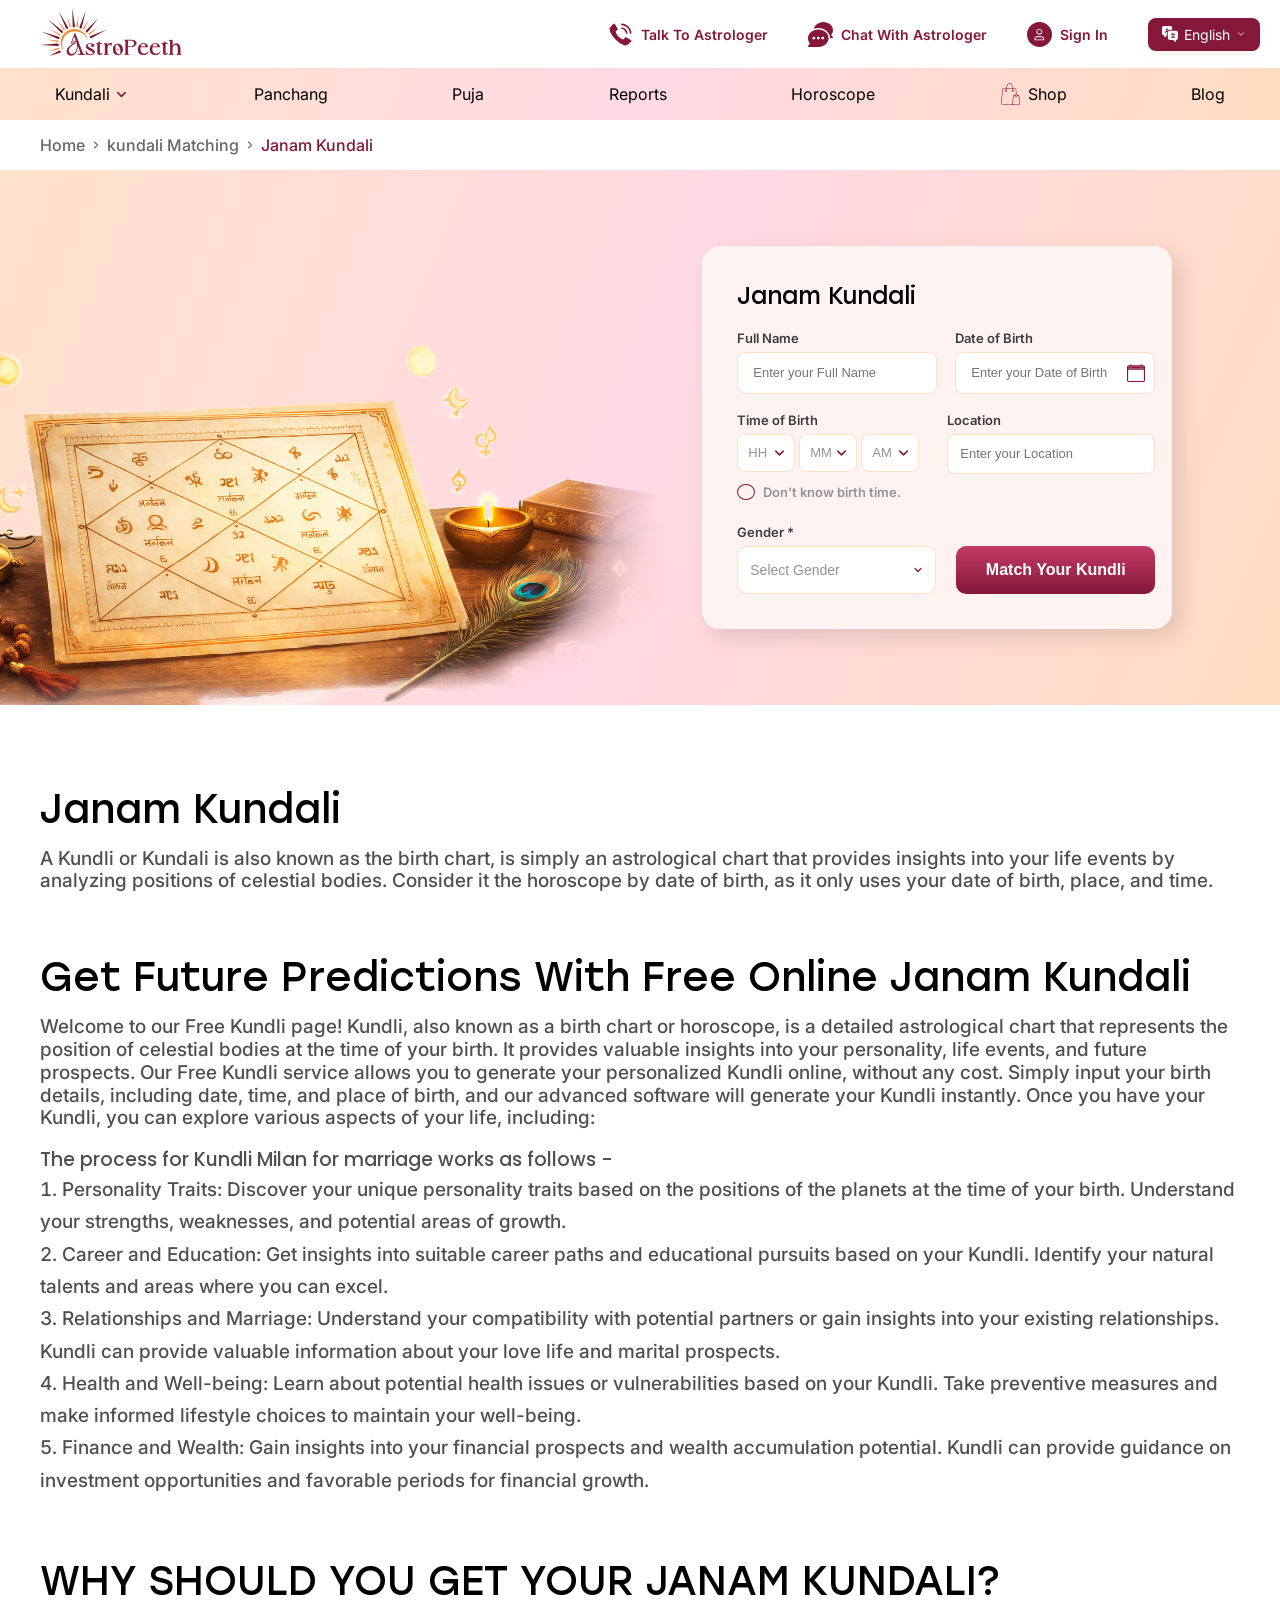
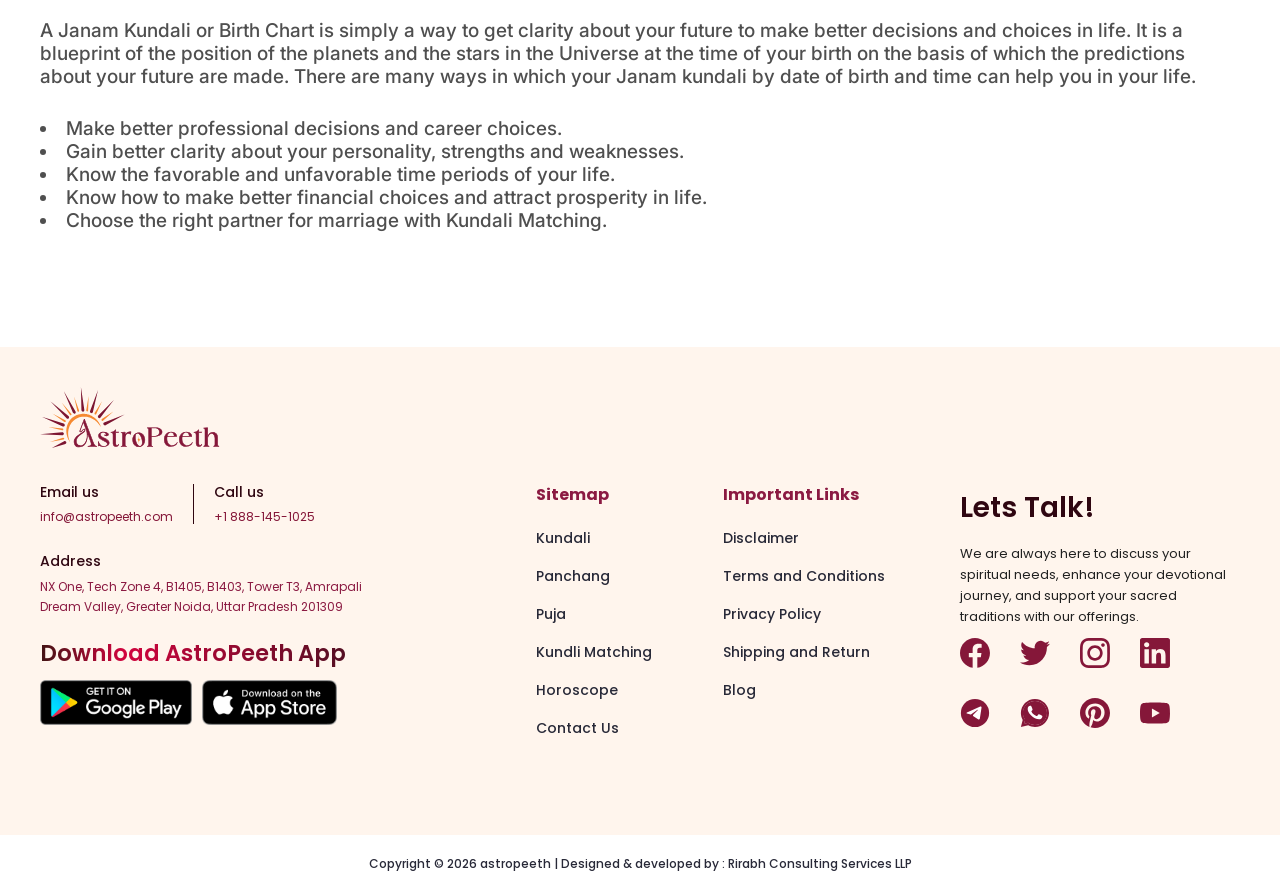
==== commit 1cb04a74: "responsive" ====
--- a/janam kundali.html
+++ b/janam kundali.html
@@ -96,10 +96,10 @@
                 <span data-key="horoscope">Horoscope</span>
             </div>
 
-            <div class="strip-item">
-
+            <a href="shop.html" class="strip-item">
+                <img src="Images/shop.svg" alt="">
                 <span data-key="shop">Shop</span>
-            </div>
+            </a>
 
             <div class="strip-item blogy">
 
@@ -478,7 +478,7 @@
 
         </div>
     </div>
-   
+
 
     <script src="script.js" defer></script>
 </body>
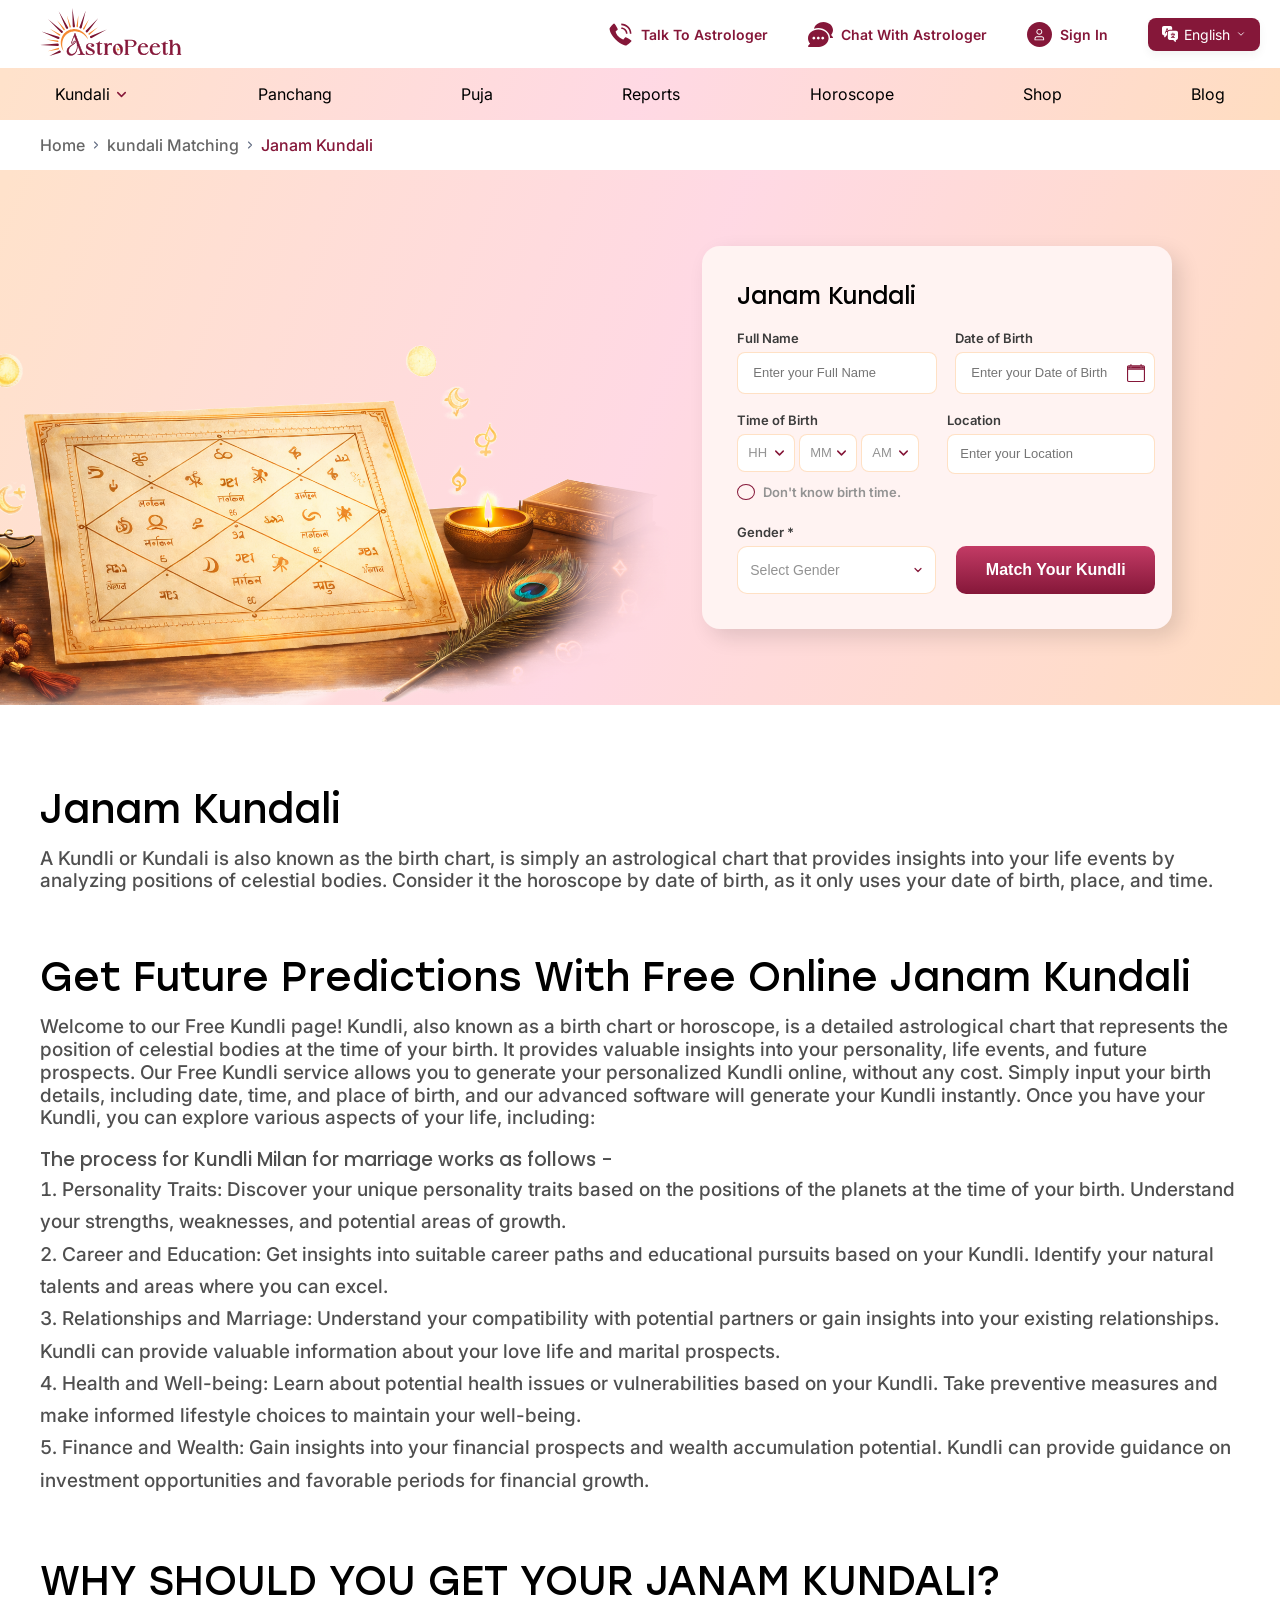
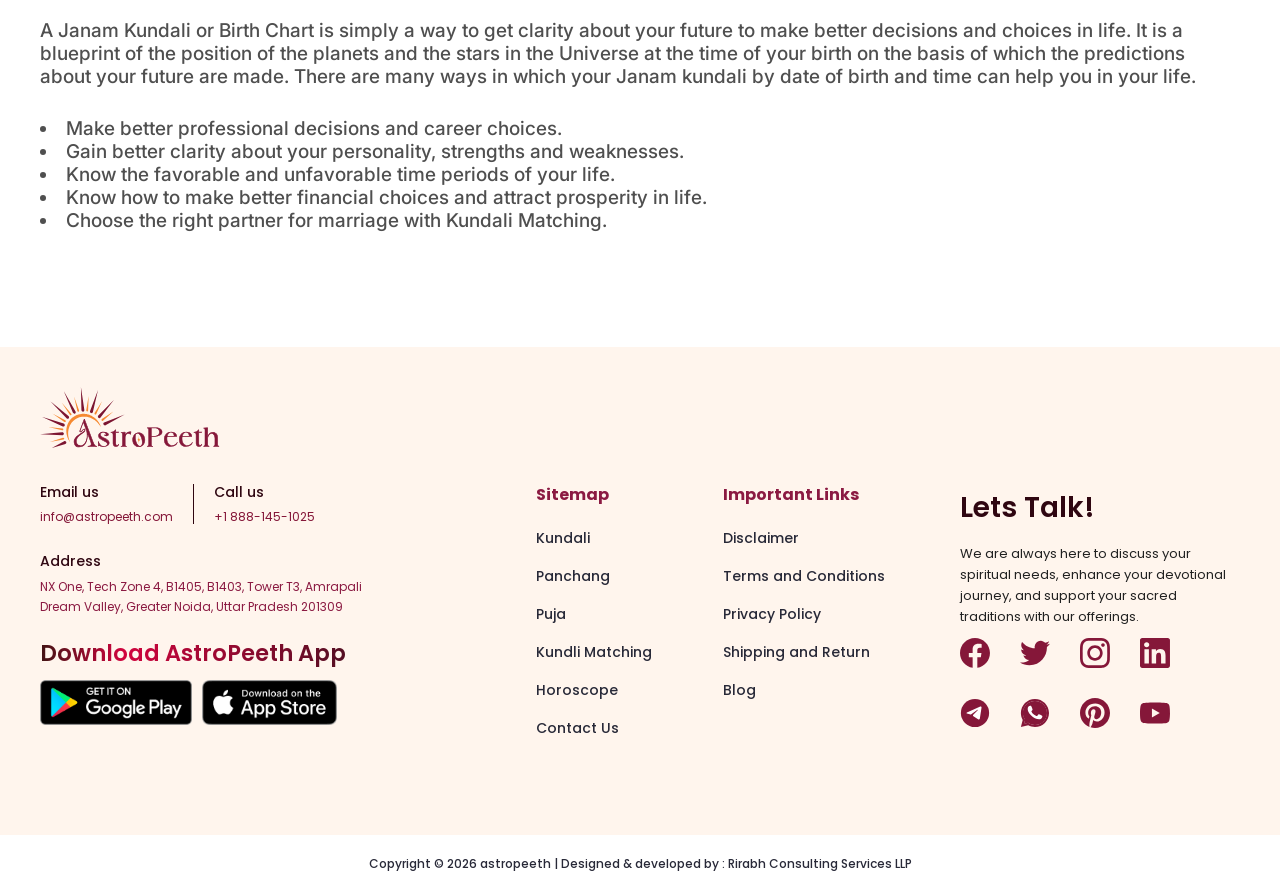
==== commit cf0209aa: "responsive" ====
--- a/janam kundali.html
+++ b/janam kundali.html
@@ -97,7 +97,7 @@
             </div>
 
             <a href="shop.html" class="strip-item">
-                <img src="Images/shop.svg" alt="">
+                
                 <span data-key="shop">Shop</span>
             </a>
 
